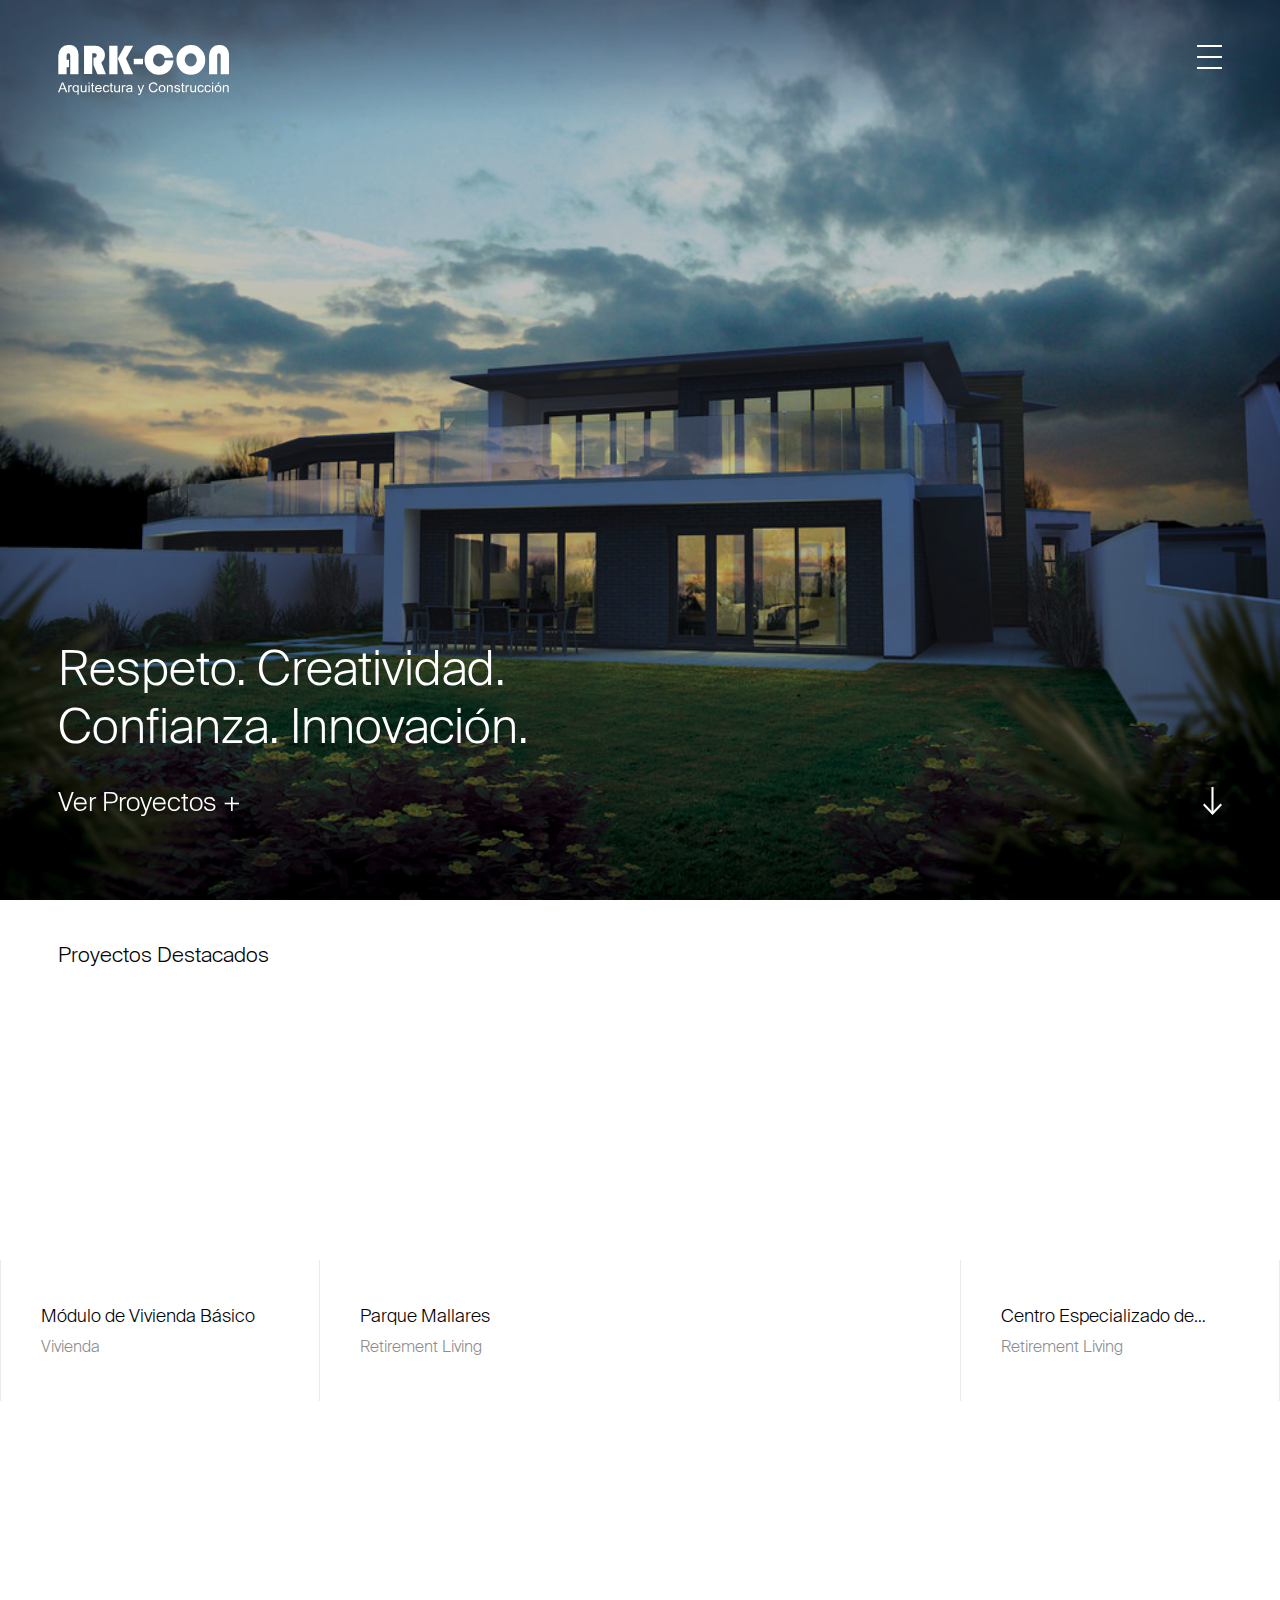
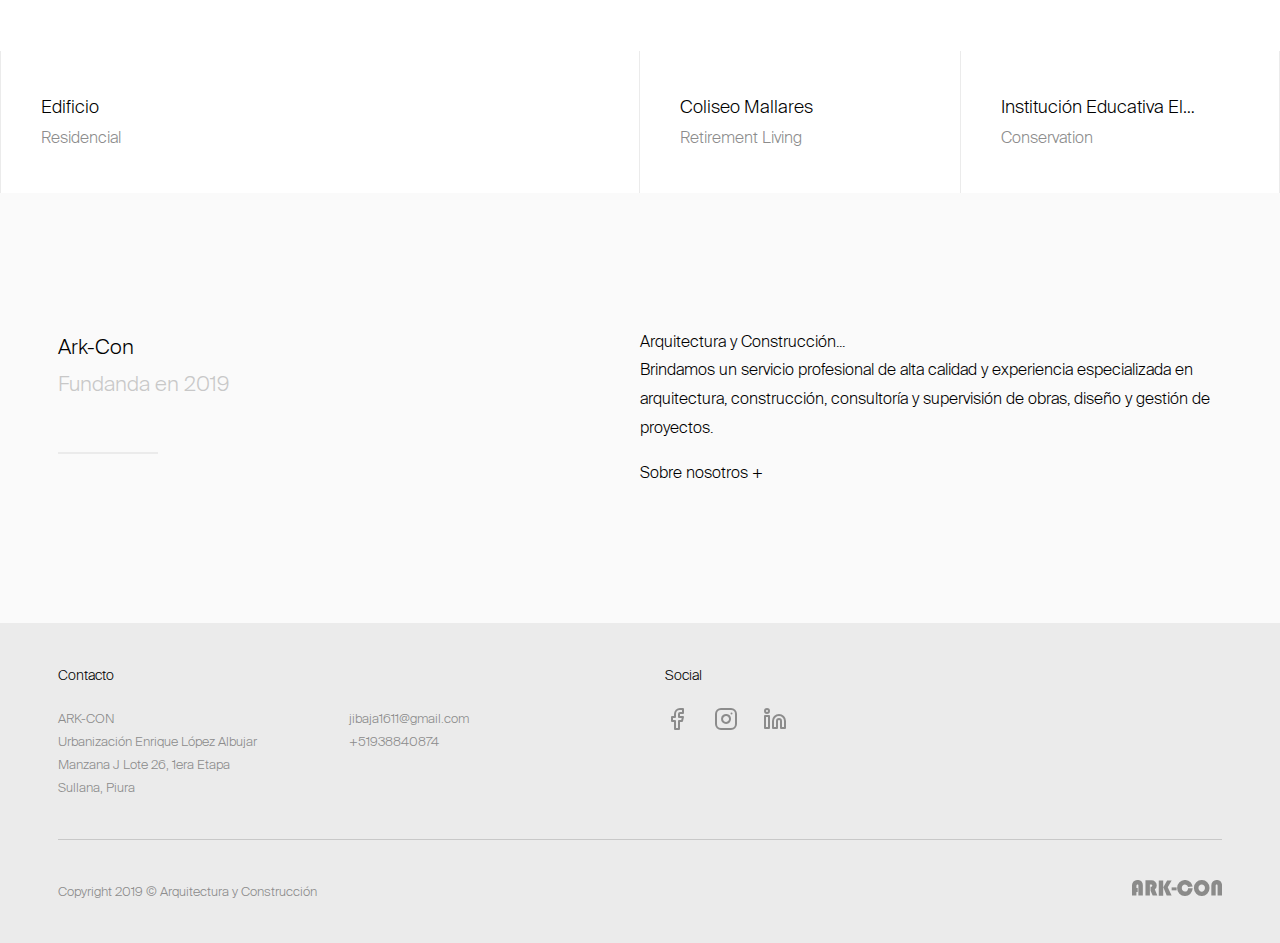
==== index.html @ a39bbc9e "Update projects data" ====
<!DOCTYPE html>
<html lang="en-GB">
	<head>
		<meta http-equiv="Content-Type" content="text/html; charset=UTF-8">
		<meta http-equiv="X-UA-Compatible" content="IE=edge">

		<title>Home | Ark-Con</title>

		<meta name="viewport" content="width=device-width, initial-scale=1">

		<link rel="apple-touch-icon" sizes="57x57" href="./assets/images/favicons/apple-icon-57x57.png">
		<link rel="apple-touch-icon" sizes="60x60" href="./assets/images/favicons/apple-icon-60x60.png">
		<link rel="apple-touch-icon" sizes="72x72" href="./assets/images/favicons/apple-icon-72x72.png">
		<link rel="apple-touch-icon" sizes="76x76" href="./assets/images/favicons/apple-icon-76x76.png">
		<link rel="apple-touch-icon" sizes="114x114" href="./assets/images/favicons/apple-icon-114x114.png">
		<link rel="apple-touch-icon" sizes="120x120" href="./assets/images/favicons/apple-icon-120x120.png">
		<link rel="apple-touch-icon" sizes="144x144" href="./assets/images/favicons/apple-icon-144x144.png">
		<link rel="apple-touch-icon" sizes="152x152" href="./assets/images/favicons/apple-icon-152x152.png">
		<link rel="apple-touch-icon" sizes="180x180" href="./assets/images/favicons/apple-icon-180x180.png">
		<link rel="icon" type="image/png" sizes="192x192" href="./assets/images/favicons/android-icon-192x192.png">
		<link rel="icon" type="image/png" sizes="32x32" href="./assets/images/favicons/favicon-32x32.png">
		<link rel="icon" type="image/png" sizes="96x96" href="./assets/images/favicons/favicon-96x96.png">
		<link rel="icon" type="image/png" sizes="16x16" href="./assets/images/favicons/favicon-16x16.png">
		<link rel="manifest" href="./assets/images/favicons/manifest.json">

		<meta name="msapplication-TileColor" content="#ffffff">
		<meta name="msapplication-TileImage" content="./assets/images/favicons/ms-icon-144x144.png">
		<meta name="theme-color" content="#ffffff">

		<link rel="stylesheet" href="./assets/css/style.css">
		<link rel="stylesheet" href="./assets/css/font-awesome.min.css">

		<script type="text/javascript" src="./assets/js/jquery.js"></script>
		<script type="text/javascript" src="./assets/js/jquery-migrate.min.js"></script>
		<script type="text/javascript" src="./assets/js/jquery.json.min.js"></script>
		<script type="text/javascript" src="./assets/js/placeholders.jquery.min.js"></script>
		<script type="text/javascript" src="./assets/js/modernizr.custom.min.js"></script>
		<!-- <script type="text/javascript" src="./assets/js/common.js"></script> -->
		<!-- <script type="text/javascript" src="./assets/js/util.js"></script> -->
	</head>
	<body>

		<div id="main" class="cf">
			<div id="container">

				<section id="loading">
					<div class="image_container">
						<img src="./assets/images/arkcon-logo-sm-black.svg" alt="">
					</div>
				</section>

				<header class="full header home" role="banner">
					<div class="wrap cf">

						<div class="white"></div>

						<div class="logo_container home">
							<a href="./index.html" rel="nofollow">
								<img id="logo" class="desktop" src="./assets/images/arkcon-logo-lg-white.svg">
								<img id="logo" class="mobile_scrolled" src="./assets/images/arkcon-logo-sm-white.svg">
							</a>
						</div>

						<div class="logo_container">
							<a href="./index.html" rel="nofollow">
								<img id="logo" class="desktop" src="./assets/images/arkcon-logo-lg-black.svg">
								<img id="logo" class="mobile_scrolled" src="./assets/images/arkcon-logo-sm-black.svg">
							</a>
						</div>

						<div class="menu_items">
							<div class="container">
								<div class="menu_list">
									<span></span>
									<span></span>
									<span></span>
									<span></span>
								</div>
							</div>
						</div>

					</div>
				</header>

				<div id="overlay_menu_background" class="black no_smoothState"></div>

				<div id="overlay_menu" class="no_smoothState">
					<div class="wrap cf">
						<div id="overlay_menu_background" class="white no_smoothState">

							<div class="inner_white"></div>

							<nav role="navigation" class="cf os-animation animated fadeIn" data-os-animation="fadeIn"
								data-os-animation-delay="0.25s" style="animation-delay: 0.25s; display: none;">
								<ul id="menu-main-menu" class="nav top-nav cf">
									<li class="menu-item current-menu-item">
										<a href="./index.html" aria-current="page">Inicio</a>
									</li>
									<li class="menu-item menu-item-has-children">
										<a href="./nosotros.html">Nosotros</a>
										<ul class="sub-menu">
											<li class="menu-item">
												<a href="./nosotros.html#culture">Cultura</a>
											</li>
											<li class="menu-item">
												<a href="./nosotros.html#design">Diseño</a>
											</li>
											<li class="menu-item">
												<a href="./nosotros.html#awards">Reconocimientos</a>
											</li>
										</ul>
									</li>
									<li class="menu-item">
										<a href="./proyectos.html">Proyectos</a>
									</li>
									<li class="menu-item menu-item-has-children">
										<a href="./servicios.html">Servicios</a>
										<ul class="sub-menu">
											<li class="menu-item">
												<a href="./servicios.html#arquitectura">Arquitectura</a>
											</li>
											<li class="menu-item">
												<a href="./servicios.html#construccion">Construcción</a>
											</li>
											<li class="menu-item">
												<a href="./servicios.html#consultoria">Consultoría y Supervisión de Obras</a>
											</li>
											<li class="menu-item">
												<a href="./servicios.html#diseno">Diseño</a>
											</li>
											<li class="menu-item">
												<a href="./servicios.html#gestion">Gestión de Proyectos</a>
											</li>
										</ul>
									</li>
									<li class="menu-item">
										<a href="./contacto.html">Contacto</a>
									</li>
								</ul>

								<ul id="contact">
									<li class="address">Ark-Con<br>
										Urbanización Enrique López Albujar <br> 
										Manzana J Lote 26, 1era Etapa<br>
										Sullana, Piura</li>
									<li><a href="mailto:jibaja1611@gmail.com">jibaja1611@gmail.com</a></li>
									<li><a href="tel:+51938840874">+51938840874</a></li>
								</ul>
							</nav>

						</div>
					</div>
				</div>

				<div id="content">
					<div class="content_inner">
						<div id="body_id" class="home page-template page-template-home page cf">

							<section class="full section no_padding section_1 background_image dark"
								style="background-image: url('./assets/images/backgrounds/bg-nautica.png')">
								<div class="background_image_overlay"></div>

								<div class="wrap cf os-animation animated fadeIn" data-os-animation="fadeIn"
									data-os-animation-delay="0.25s" style="animation-delay: 0.25s;">
									<div class="align_bottom">
										<h1>Respeto. Creatividad. Confianza. Innovación.</h1>
										<h2 class="view_projects">
											<a href="./proyectos.html">Ver Proyectos +</a>
											<a href="#featured-projects" class="down_arrow">
												<img class="arrow_down" src="./assets/images/arrow-down.svg" alt="Arrow Down">
											</a>
										</h2>
									</div>
								</div>
							</section>

							<div class="inner_container cf" style="margin-top: 863px;">
								<section id="featured-projects" class="full section section_2 no_padding staggered-animation-container os-animation animated fadeIn"
									data-os-animation="fadeIn" data-os-animation-delay="0.5s" style="animation-delay: 0.5s;">
									<div class="wrap cf">
										<h3 class="title">Proyectos Destacados</h3>
									</div>

									<div class="wrap wrap_big cf">
										<div class="projects_grid" style="height: calc(100% - 115px);">
											<div class="row cf">
												<article class="project column column_4 staggered-animation staggered-animation animated fadeIn"
													data-os-animation="fadeIn" data-os-animation-delay="0.25s" style="animation-delay: 0.25s;">
													<a title="The Gables, Churt" href="https://www.williamslester.com/projects/the-gables-churt/">
														<div class="image background_image"
															style="background-image: url(&#39;https://www.williamslester.com/wp-content/uploads/2018/09/The-Gables-Charleston-750x422.jpg&#39;)">
														</div>
														<div class="caption">
															<h4 class="no_margin">Módulo de Vivienda Básico</h4>
															Vivienda
														</div>
													</a>
												</article>

												<article class="project column column_2 staggered-animation staggered-animation animated fadeIn"
													data-os-animation="fadeIn" data-os-animation-delay="0.5s" style="animation-delay: 0.5s;">
													<a title="Folland Court, Hamble"
														href="https://www.williamslester.com/projects/folland-court-hamble/">
														<div class="image background_image"
															style="background-image: url(&#39;https://www.williamslester.com/wp-content/uploads/2017/03/BIM-Render-750x492.jpg&#39;)">
														</div>
														<div class="caption">
															<h4 class="no_margin">Parque Mallares</h4>
															Retirement Living
														</div>
													</a>
												</article>

												<article class="project column column_4 staggered-animation staggered-animation animated fadeIn"
													data-os-animation="fadeIn" data-os-animation-delay="0.75s" style="animation-delay: 0.75s;">
													<a title="Cavendish Collection, Rustington"
														href="https://www.williamslester.com/projects/cavendish-collection-rustington/">
														<div class="image background_image"
															style="background-image: url(&#39;https://www.williamslester.com/wp-content/uploads/2019/11/WLA-Rustington-Completed-N-750x750.jpg&#39;)">
														</div>
														<div class="caption">
															<h4 class="no_margin">Centro Especializado de Salud y Centro Hoga</h4>
															Retirement Living
														</div>
													</a>
												</article>
											</div>

											<div class="row cf">
												<article class="project column column_2 staggered-animation staggered-animation animated fadeIn"
													data-os-animation="fadeIn" data-os-animation-delay="1s" style="animation-delay: 1s;">
													<a title="Greyfriars" href="https://www.williamslester.com/projects/greyfriars/">
														<div class="image background_image"
															style="background-image: url(&#39;https://www.williamslester.com/wp-content/uploads/2017/02/Greyfriars-Image-8-750x323.jpg&#39;)">
														</div>
														<div class="caption">
															<h4 class="no_margin">Edificio</h4>
															Residencial
														</div>
													</a>
												</article>

												<article class="project column column_4 staggered-animation staggered-animation animated fadeIn"
													data-os-animation="fadeIn" data-os-animation-delay="1.25s" style="animation-delay: 1.25s;">
													<a title="Firepool Lock, Taunton"
														href="https://www.williamslester.com/projects/firepool-lock-taunton/">
														<div class="image background_image"
															style="background-image: url(&#39;https://www.williamslester.com/wp-content/uploads/2017/03/SW-2210-TAUNTON-Canalside-view-750x422.jpg&#39;)">
														</div>
														<div class="caption">
															<h4 class="no_margin">Coliseo Mallares</h4>
															Retirement Living
														</div>
													</a>
												</article>

												<article class="project column column_4 staggered-animation staggered-animation animated fadeIn"
													data-os-animation="fadeIn" data-os-animation-delay="1.5s" style="animation-delay: 1.5s;">
													<a title="Blandford Forum Town Hall"
														href="https://www.williamslester.com/projects/blandford-forum-town-hall/">
														<div class="image background_image"
															style="background-image: url(&#39;https://www.williamslester.com/wp-content/uploads/2017/02/Blandford-Forum-Image-1-750x375.png&#39;)">
														</div>
														<div class="caption">
															<h4 class="no_margin">Institución Educativa El Cucho</h4>
															Conservation
														</div>
													</a>
												</article>
											</div>
										</div>
									</div>
								</section>

								<section class="section section_2b full mid" data-os-animation="fadeIn" data-os-animation-delay="0.5s">
									<div class="see_more dark">
										<div class="wrap">
											<h4><a href="./proyectos">Ver Más Proyectos +</a></h4>
										</div>
									</div>
								</section>

								<section class="full section section_3 light" data-os-animation-delay="0.5s">
									<div class="wrap cf os-animation animated fadeIn" data-os-animation="fadeIn">

										<div class="column column_2">
											<h3 class="title no_margin">Ark-Con</h3>
											<h3 class="no_margin">Fundanda en 2019</h3>
											<span class="line_break"></span>
										</div>

										<div class="column column_2">
											<div class="content">
												Arquitectura y Construcción... <br>
												Brindamos un servicio profesional de alta calidad y experiencia 
												especializada en arquitectura, construcción, consultoría y 
												supervisión de obras, diseño y gestión de proyectos.
												<div class="learn_more">
													<a href="./nosotros.html">Sobre nosotros +</a>
												</div>
											</div>
										</div>

									</div>
								</section>
							</div>

							<footer class="full footer" role="contentinfo">
								<div class="wrap cf">
									<div class="column column_2">
										<h4 class="display-desktop">Contacto</h4>

										<div class="column column_2 display-desktop">
											ARK-CON<br>
											Urbanización Enrique López Albujar <br>
											Manzana J Lote 26, 1era Etapa<br>
											Sullana, Piura
										</div>

										<div class="column column_2">
											<a href="mailto:jibaja1611@gmail.com">jibaja1611@gmail.com</a><br>
											<a href="tel:+51938840874">+51938840874</a>
										</div>
									</div>

									<div class="column column_3">
										<h4 class="display-desktop">Social</h4>

										<ul class="social_links cf">
											<li>
												<a target="_blank" href="https://www.facebook.com/">
													<svg xmlns="http://www.w3.org/2000/svg" width="24" height="24" viewBox="0 0 24 24" fill="none" stroke="currentColor" stroke-width="2" stroke-linecap="round" stroke-linejoin="round" class="feather feather-facebook"><path d="M18 2h-3a5 5 0 0 0-5 5v3H7v4h3v8h4v-8h3l1-4h-4V7a1 1 0 0 1 1-1h3z"></path></svg>
												</a>
											</li>											
											<li>
												<a target="_blank" href="https://www.instagram.com/">
													<svg xmlns="http://www.w3.org/2000/svg" width="24" height="24" viewBox="0 0 24 24" fill="none" stroke="currentColor" stroke-width="2" stroke-linecap="round" stroke-linejoin="round" class="feather feather-instagram"><rect x="2" y="2" width="20" height="20" rx="5" ry="5"></rect><path d="M16 11.37A4 4 0 1 1 12.63 8 4 4 0 0 1 16 11.37z"></path><line x1="17.5" y1="6.5" x2="17.51" y2="6.5"></line></svg>
												</a>
											</li>
											<li>
												<a target="_blank" href="https://www.linkedin.com/company/">
													<svg xmlns="http://www.w3.org/2000/svg" width="24" height="24" viewBox="0 0 24 24" fill="none" stroke="currentColor" stroke-width="2" stroke-linecap="round" stroke-linejoin="round" class="feather feather-linkedin"><path d="M16 8a6 6 0 0 1 6 6v7h-4v-7a2 2 0 0 0-2-2 2 2 0 0 0-2 2v7h-4v-7a6 6 0 0 1 6-6z"></path><rect x="2" y="9" width="4" height="12"></rect><circle cx="4" cy="4" r="2"></circle></svg>
												</a>
											</li>											
										</ul>
									</div>
								</div>

								<div class="wrap cf">
									<div class="line_break"></div>
									<p class="source-org copyright">
										Copyright 2019 © Arquitectura y Construcción
									</p>
									<div class="wla_footer_logo">
										<img src="./assets/images/arkcon-logo-footer.svg" alt="Arquitectura y Construcción">
									</div>
								</div>
							</footer>

						</div>
					</div>
				</div>

			</div>
		</div><!-- #main -->

		<script type="text/javascript" src="./assets/js/TweenMax-min.js"></script>
		<script type="text/javascript" src="./assets/js/ScrollMagic-min.js"></script>
		<script type="text/javascript" src="./assets/js/animation.gsap-min.js"></script>
		<script type="text/javascript" src="./assets/js/slick-min.js"></script>
		<script type="text/javascript" src="./assets/js/jquery.smoothState-min.js"></script>
		<script type="text/javascript" src="./assets/js/scripts-min.js"></script>
		<script type="text/javascript" src="./assets/js/jquery.validate-min.js"></script>
		<script type="text/javascript" src="./assets/js/jquery.waypoints-min.js"></script>
		<script type="text/javascript" src="./assets/js/maps.js"></script>
		<script type="text/javascript" src="./assets/js/wp-embed.min.js"></script>
	</body>
</html>
---- assets/css/style.css ----
article,aside,details,figcaption,figure,footer,header,hgroup,main,nav,section,summary{display:block}audio,canvas,video{display:inline-block}audio:not([controls]){display:none;height:0}[hidden],template{display:none}html{font-family:sans-serif;-ms-text-size-adjust:100%;-webkit-text-size-adjust:100%}body{margin:0}a{background:transparent}a:focus{outline:0}a:active,a:hover{outline:0}h1{font-size:2em;margin:0.67em 0}abbr[title]{border-bottom:1px dotted}b,strong,.strong{font-weight:bold}dfn,em,.em{font-style:italic}hr{-moz-box-sizing:content-box;box-sizing:content-box;height:0}p{-webkit-hyphens:none;-epub-hyphens:none;-moz-hyphens:none;hyphens:none}pre{margin:0}code,kbd,pre,samp{font-family:monospace, serif;font-size:1em}pre{white-space:pre-wrap}q{quotes:"\201C" "\201D" "\2018" "\2019"}q:before,q:after{content:'';content:none}small,.small{font-size:75%}sub,sup{font-size:75%;line-height:0;position:relative;vertical-align:baseline}sup{top:-0.5em}sub{bottom:-0.25em}dl,menu,ol,ul{margin:1em 0}dd{margin:0}menu{padding:0 0 0 40px}ol,ul{padding:0;list-style-type:none}nav ul,nav ol{list-style:none;list-style-image:none}img{border:0}svg:not(:root){overflow:hidden}figure{margin:0}fieldset{border:1px solid #c0c0c0;margin:0 2px;padding:0.35em 0.625em 0.75em}legend{border:0;padding:0}button,input,select,textarea{font-family:inherit;font-size:100%;margin:0}button,input{line-height:normal}button,select{text-transform:none}button,html input[type="button"],input[type="reset"],input[type="submit"]{-webkit-appearance:button;cursor:pointer}button[disabled],html input[disabled]{cursor:default}input[type="checkbox"],input[type="radio"]{box-sizing:border-box;padding:0}input[type="search"]{-webkit-appearance:textfield;-moz-box-sizing:content-box;-webkit-box-sizing:content-box;box-sizing:content-box}input[type="search"]::-webkit-search-cancel-button,input[type="search"]::-webkit-search-decoration{-webkit-appearance:none}button::-moz-focus-inner,input::-moz-focus-inner{border:0;padding:0}textarea{overflow:auto;vertical-align:top}table{border-collapse:collapse;border-spacing:0}*{-webkit-box-sizing:border-box;-moz-box-sizing:border-box;box-sizing:border-box}.image-replacement,.ir{text-indent:100%;white-space:nowrap;overflow:hidden}.clearfix,.cf{zoom:1}.clearfix:before,.clearfix:after,.cf:before,.cf:after{content:"";display:table}.clearfix:after,.cf:after{clear:both}span.amp{font-family:Baskerville,'Goudy Old Style',Palatino,'Book Antiqua',serif !important;font-style:italic}@font-face{font-family:'SuisseIntl-Bold-Web';src:url("../fonts/SuisseIntl-Bold-Web/SuisseIntl-Bold-WebS.eot");src:url("../fonts/SuisseIntl-Bold-Web/SuisseIntl-Bold-WebS.eot?#iefix") format("embedded-opentype"),url("../fonts/SuisseIntl-Bold-Web/SuisseIntl-Bold-WebS.woff2") format("woff2"),url("../fonts/SuisseIntl-Bold-Web/SuisseIntl-Bold-WebS.woff") format("woff"),url("../fonts/SuisseIntl-Bold-Web/SuisseIntl-Bold-WebS.svg#Font") format("svg");font-weight:normal;font-style:normal}@font-face{font-family:'SuisseIntl-Light-Web';src:url("../fonts/SuisseIntl-Light-Web/SuisseIntl-Light-WebS.eot");src:url("../fonts/SuisseIntl-Light-Web/SuisseIntl-Light-WebS.eot?#iefix") format("embedded-opentype"),url("../fonts/SuisseIntl-Light-Web/SuisseIntl-Light-WebS.woff2") format("woff2"),url("../fonts/SuisseIntl-Light-Web/SuisseIntl-Light-WebS.woff") format("woff"),url("../fonts/SuisseIntl-Light-Web/SuisseIntl-Light-WebS.svg#Font") format("svg");font-weight:normal;font-style:normal}.black-btn,a.black-btn:visited{display:inline-block;position:relative;font-family:Helvetica,Arial,sans-serif;text-decoration:none;color:#000;font-size:0.9em;line-height:34px;font-weight:normal;padding:0 24px;-webkit-border-radius:4px;-moz-border-radius:4px;-ms-border-radius:4px;-o-border-radius:4px;border-radius:4px;border:0;cursor:pointer;border:1px solid #000;-webkit-transition:all 0.2s ease-in-out;-moz-transition:all 0.2s ease-in-out}.black-btn:hover,a.black-btn:hover:visited,.black-btn:focus,a.black-btn:focus:visited{color:#000;text-decoration:none}.black-btn:visited,a.black-btn:visited{color:#000}.black-btn:active,a.black-btn:active:visited{top:1px}.black-btn,a.black-btn:visited{background-color:#000;color:#fff;border-color:#000}.black-btn:hover,.black-btn:focus,a.black-btn:visited:hover,a.black-btn:visited:focus{background-color:#fff;color:#000}.black-btn:active,a.black-btn:visited:active{color:#000}input[type="text"],input[type="password"],input[type="datetime"],input[type="datetime-local"],input[type="date"],input[type="month"],input[type="time"],input[type="week"],input[type="number"],input[type="email"],input[type="url"],input[type="search"],input[type="tel"],input[type="color"],select,textarea,.field{display:block;height:40px;line-height:40px;padding:0 12px;margin-bottom:14px;font-size:1em;color:#8c8c8c;border-radius:3px;vertical-align:middle;box-shadow:none;border:0;width:100%;max-width:400px;font-family:Helvetica,Arial,sans-serif;background-color:#B7B7B7;-webkit-transition:background-color 0.24s ease-in-out;-moz-transition:background-color 0.24s ease-in-out}input[type="text"]:focus,input[type="text"]:active,input[type="password"]:focus,input[type="password"]:active,input[type="datetime"]:focus,input[type="datetime"]:active,input[type="datetime-local"]:focus,input[type="datetime-local"]:active,input[type="date"]:focus,input[type="date"]:active,input[type="month"]:focus,input[type="month"]:active,input[type="time"]:focus,input[type="time"]:active,input[type="week"]:focus,input[type="week"]:active,input[type="number"]:focus,input[type="number"]:active,input[type="email"]:focus,input[type="email"]:active,input[type="url"]:focus,input[type="url"]:active,input[type="search"]:focus,input[type="search"]:active,input[type="tel"]:focus,input[type="tel"]:active,input[type="color"]:focus,input[type="color"]:active,select:focus,select:active,textarea:focus,textarea:active,.field:focus,.field:active{background-color:#c1c1c1}input[type="text"].error,input[type="text"].is-invalid,input[type="password"].error,input[type="password"].is-invalid,input[type="datetime"].error,input[type="datetime"].is-invalid,input[type="datetime-local"].error,input[type="datetime-local"].is-invalid,input[type="date"].error,input[type="date"].is-invalid,input[type="month"].error,input[type="month"].is-invalid,input[type="time"].error,input[type="time"].is-invalid,input[type="week"].error,input[type="week"].is-invalid,input[type="number"].error,input[type="number"].is-invalid,input[type="email"].error,input[type="email"].is-invalid,input[type="url"].error,input[type="url"].is-invalid,input[type="search"].error,input[type="search"].is-invalid,input[type="tel"].error,input[type="tel"].is-invalid,input[type="color"].error,input[type="color"].is-invalid,select.error,select.is-invalid,textarea.error,textarea.is-invalid,.field.error,.field.is-invalid{color:red;border-color:red;background-color:#fff;background-position:99% center;background-repeat:no-repeat;background-image:url([data-uri]);outline-color:red}input[type="text"].success,input[type="text"].is-valid,input[type="password"].success,input[type="password"].is-valid,input[type="datetime"].success,input[type="datetime"].is-valid,input[type="datetime-local"].success,input[type="datetime-local"].is-valid,input[type="date"].success,input[type="date"].is-valid,input[type="month"].success,input[type="month"].is-valid,input[type="time"].success,input[type="time"].is-valid,input[type="week"].success,input[type="week"].is-valid,input[type="number"].success,input[type="number"].is-valid,input[type="email"].success,input[type="email"].is-valid,input[type="url"].success,input[type="url"].is-valid,input[type="search"].success,input[type="search"].is-valid,input[type="tel"].success,input[type="tel"].is-valid,input[type="color"].success,input[type="color"].is-valid,select.success,select.is-valid,textarea.success,textarea.is-valid,.field.success,.field.is-valid{color:green;border-color:green;background-color:#fff;background-position:99% center;background-repeat:no-repeat;background-image:url([data-uri]);outline-color:green}input[type="text"][disabled],input[type="text"].is-disabled,input[type="password"][disabled],input[type="password"].is-disabled,input[type="datetime"][disabled],input[type="datetime"].is-disabled,input[type="datetime-local"][disabled],input[type="datetime-local"].is-disabled,input[type="date"][disabled],input[type="date"].is-disabled,input[type="month"][disabled],input[type="month"].is-disabled,input[type="time"][disabled],input[type="time"].is-disabled,input[type="week"][disabled],input[type="week"].is-disabled,input[type="number"][disabled],input[type="number"].is-disabled,input[type="email"][disabled],input[type="email"].is-disabled,input[type="url"][disabled],input[type="url"].is-disabled,input[type="search"][disabled],input[type="search"].is-disabled,input[type="tel"][disabled],input[type="tel"].is-disabled,input[type="color"][disabled],input[type="color"].is-disabled,select[disabled],select.is-disabled,textarea[disabled],textarea.is-disabled,.field[disabled],.field.is-disabled{cursor:not-allowed;border-color:#000;opacity:0.6}input[type="text"][disabled]:focus,input[type="text"][disabled]:active,input[type="text"].is-disabled:focus,input[type="text"].is-disabled:active,input[type="password"][disabled]:focus,input[type="password"][disabled]:active,input[type="password"].is-disabled:focus,input[type="password"].is-disabled:active,input[type="datetime"][disabled]:focus,input[type="datetime"][disabled]:active,input[type="datetime"].is-disabled:focus,input[type="datetime"].is-disabled:active,input[type="datetime-local"][disabled]:focus,input[type="datetime-local"][disabled]:active,input[type="datetime-local"].is-disabled:focus,input[type="datetime-local"].is-disabled:active,input[type="date"][disabled]:focus,input[type="date"][disabled]:active,input[type="date"].is-disabled:focus,input[type="date"].is-disabled:active,input[type="month"][disabled]:focus,input[type="month"][disabled]:active,input[type="month"].is-disabled:focus,input[type="month"].is-disabled:active,input[type="time"][disabled]:focus,input[type="time"][disabled]:active,input[type="time"].is-disabled:focus,input[type="time"].is-disabled:active,input[type="week"][disabled]:focus,input[type="week"][disabled]:active,input[type="week"].is-disabled:focus,input[type="week"].is-disabled:active,input[type="number"][disabled]:focus,input[type="number"][disabled]:active,input[type="number"].is-disabled:focus,input[type="number"].is-disabled:active,input[type="email"][disabled]:focus,input[type="email"][disabled]:active,input[type="email"].is-disabled:focus,input[type="email"].is-disabled:active,input[type="url"][disabled]:focus,input[type="url"][disabled]:active,input[type="url"].is-disabled:focus,input[type="url"].is-disabled:active,input[type="search"][disabled]:focus,input[type="search"][disabled]:active,input[type="search"].is-disabled:focus,input[type="search"].is-disabled:active,input[type="tel"][disabled]:focus,input[type="tel"][disabled]:active,input[type="tel"].is-disabled:focus,input[type="tel"].is-disabled:active,input[type="color"][disabled]:focus,input[type="color"][disabled]:active,input[type="color"].is-disabled:focus,input[type="color"].is-disabled:active,select[disabled]:focus,select[disabled]:active,select.is-disabled:focus,select.is-disabled:active,textarea[disabled]:focus,textarea[disabled]:active,textarea.is-disabled:focus,textarea.is-disabled:active,.field[disabled]:focus,.field[disabled]:active,.field.is-disabled:focus,.field.is-disabled:active{background-color:#075986}input[type="password"]{letter-spacing:0.3em}textarea{max-width:100%;min-height:120px;line-height:1.5em}select{-webkit-appearance:none;-moz-appearance:none;appearance:none;background-image:url([data-uri]);background-repeat:no-repeat;background-position:97.5% center}body{font-family:"SuisseIntl-Light-Web",Helvetica,Arial,sans-serif;font-size:11pt;line-height:1.8;color:#8c8c8c;-webkit-font-smoothing:antialiased;-moz-osx-font-smoothing:grayscal #ce}body.no_scroll{position:fixed;overflow-y:scroll;width:100%}*:focus{outline:0}.os-animation,.staggered-animation{opacity:0}.os-animation.animated,.staggered-animation.animated{opacity:1}img{border:0;max-width:100%}.full{float:left;width:100%}.overflow-hidden{overflow:hidden}.section{position:relative;padding:40px 0}.section.light{background-color:#fafafa}.section.medium,.section.mid{background-color:#1f1f1f}.section.medium h1,.section.medium h2,.section.medium h3,.section.medium h4,.section.medium a,.section.mid h1,.section.mid h2,.section.mid h3,.section.mid h4,.section.mid a{color:white}.section.mid{background-color:#c8c8c8}.section.dark{color:white}.section.dark h1,.section.dark h2,.section.dark h3{color:white}.section.no_padding{padding:0 !important}.section.no_padding_bottom{padding-bottom:0 !important}.section.no_padding_top{padding-top:0 !important}.ta_center{text-align:center}.display-mobile{display:block}.display-tablet,.display-tablet-up,.display-tablet-landscape,.display-desktop{display:none}.background_image,.background_image_overlay{background-size:cover;background-repeat:no-repeat;background-position:center center;height:100%;width:100%;max-height:500px;height:40vh;z-index:-1}.background_image_overlay{position:absolute;top:0;left:0;width:100%}#loading{position:fixed;top:0;left:0;height:100%;width:100%;text-align:center;background:white;z-index:502}#loading .image_container{position:absolute;display:inline-block;top:50%;left:0;width:100%;-moz-transform:translateY(-50%);-o-transform:translateY(-50%);-ms-transform:translateY(-50%);-webkit-transform:translateY(-50%);transform:translateY(-50%)}#loading .image_container img{width:105px;height:auto;-webkit-animation:pulsate 1s ease-out;-webkit-animation-iteration-count:infinite;-webkit-font-smoothing:subpixel-antialiased;-webkit-transform:translateZ(0) scale(1, 1)}.confused_face{height:100px;width:auto}#overlay_menu{top:0;left:0;height:100%;width:100%;z-index:502;text-align:right;position:fixed;visibility:hidden;opacity:0;filter:alpha(opacity=0);-webkit-transition:all 0.4s;-moz-transition:all 0.4s}#overlay_menu.active{opacity:1;filter:alpha(opacity=100);visibility:visible}#overlay_menu .wrap{position:relative;height:100%}#overlay_menu nav{overflow-y:auto}#overlay_menu nav ul li ul li{margin:0.2em 0}#overlay_menu .projects{position:absolute;width:115%;height:100%;top:0;right:-15%;display:none;opacity:0;filter:alpha(opacity=0);-webkit-transition:all 0.4s;-moz-transition:all 0.4s;text-align:left}#overlay_menu .projects.active{opacity:1;filter:alpha(opacity=100);visibility:visible}#overlay_menu .projects .projects_grid{height:100%;overflow-y:auto}#overlay_menu .projects .projects_grid .project{min-height:300px;padding:0}#overlay_menu .projects .projects_grid .project .image{height:200px}#overlay_menu .projects .projects_grid .project .caption{height:calc(100% - 200px);padding:40px;border-right:1px solid #ebebeb;-webkit-transition:all 0.4s;-moz-transition:all 0.4s}#overlay_menu .projects .projects_grid .project:hover .caption{background-color:#fafafa}#overlay_menu_background{position:absolute;top:0;left:0;width:100%;height:100%;z-index:100;visibility:hidden;opacity:0;filter:alpha(opacity=0);-webkit-transition:all 0.4s;-moz-transition:all 0.4s}#overlay_menu_background.active{opacity:1;filter:alpha(opacity=100);visibility:visible;-webkit-transition:all 0.8s;-moz-transition:all 0.8s}#overlay_menu_background.black,#overlay_menu_background.white{height:100%;top:0;position:fixed;z-index:1000}#overlay_menu_background.black{background-color:rgba(0,0,0,0.2);left:auto;z-index:502;width:100%}#overlay_menu_background.white{background-color:white;z-index:1000;position:absolute;top:0;right:0;left:auto;width:300px}#overlay_menu_background.white .inner_white{position:absolute;top:0;left:0;background-color:white;z-index:-1;width:100vw;height:100%}.page-template-blog .section_1 .wrap{padding:3em 0;border-top:1px solid #ebebeb;border-bottom:1px solid #ebebeb}.page-template-blog .section_2 .row article .image{height:350px}.page-template-blog .section_2 .row article .caption{padding:40px}.page-template-blog .blog_nav{border-top:1px solid #ebebeb;padding-top:2em}.page-template-blog .blog_nav ul{margin:0}.page-template-blog .blog_nav .prev_posts img,.page-template-blog .blog_nav .next_posts img{width:1em;height:auto}.page-template-blog .blog_nav .prev_posts.inactive,.page-template-blog .blog_nav .next_posts.inactive{opacity:.25;filter:alpha(opacity=25)}.page-template-blog .blog_nav .prev_posts{float:left}.page-template-blog .blog_nav .prev_posts img{margin-right:10px}.page-template-blog .blog_nav .next_posts{float:right}.page-template-blog .blog_nav .next_posts img{margin-left:10px}.page-template-contact .section_1{height:40vh;max-height:500px;position:relative}.page-template-contact .section_1 .acf-map{display:block;height:100%;width:100%;position:absolute !important;z-index:99}.page-template-contact .section_1 .acf-map img{max-width:inherit !important}.page-template-contact .section_1 a[href^="http://maps.google.com/maps"]{display:none !important}.page-template-contact .section_1 a[href^="https://maps.google.com/maps"]{display:none !important}.page-template-contact .section_1 .gmnoprint a,.page-template-contact .section_1 .gmnoprint span,.page-template-contact .section_1 .gm-style-cc{display:none}.page-template-contact .section_1.section-map{height:550px !important;position:relative}.page-template-contact .section_1 .map-overlay{display:block;height:100%;width:100%;position:absolute !important}.page-template-contact .section_1 .acf-map{display:block;height:100%;width:100%;position:absolute !important}.page-template-contact .section_1 .acf-map{z-index:99}.page-template-contact .section_1 .map-overlay{z-index:100}.page-template-contact .section_2 .column_2:last-of-type{position:relative}.page-template-contact .section_2 .gform_validation_container{display:none !important}.page-template-contact .section_2 .gform_confirmation_message{position:relative;top:50%;-webkit-transform:translateY(-50%);-ms-transform:translateY(-50%);transform:translateY(-50%);position:absolute;width:100%}.page-template-contact .section_2 ul.contact li{margin:2em 0;position:relative}.page-template-contact .section_2 ul.contact li img,.page-template-contact .section_2 ul.contact li span{display:inline-block}.page-template-contact .section_2 ul.contact li img{width:1.25em;height:auto;position:absolute;top:0.25em}.page-template-contact .section_2 ul.contact li span{margin-left:3.5em}.page-template-contact .section_2 .gform_confirmation_message img{height:40px;width:auto;margin-bottom:20px}.page-template-contact .section_2 #gform_wrapper_1 img.gform_ajax_spinner{display:none !important}.page-template-contact .section_2 #gform_wrapper_1 .gform_body ul{margin:0}.page-template-contact .section_2 #gform_wrapper_1 .gform_body label{display:none}.page-template-contact .section_2 #gform_wrapper_1 .gform_body input{margin-bottom:25px;height:52px}.page-template-contact .section_2 #gform_wrapper_1 .gform_body input,.page-template-contact .section_2 #gform_wrapper_1 .gform_body textarea{max-width:none;background:none;border:1px solid #c8c8c8;border-radius:0;padding:0 20px;color:black}.page-template-contact .section_2 #gform_wrapper_1 .gform_body textarea{min-height:150px;resize:vertical;padding-top:15px}.page-template-contact .section_2 #gform_wrapper_1 #field_1_1 span.error,.page-template-contact .section_2 #gform_wrapper_1 #field_1_2 span.error,.page-template-contact .section_2 #gform_wrapper_1 #field_1_3 span.error,.page-template-contact .section_2 #gform_wrapper_1 #field_1_4 span.error{position:absolute;margin-top:-17px}.page-template-contact .section_2 #gform_wrapper_1 #field_1_1 .ginput_container,.page-template-contact .section_2 #gform_wrapper_1 #field_1_2 .ginput_container,.page-template-contact .section_2 #gform_wrapper_1 #field_1_3 .ginput_container,.page-template-contact .section_2 #gform_wrapper_1 #field_1_4 .ginput_container{position:relative}.page-template-contact .section_2 #gform_wrapper_1 #field_1_1 .ginput_container:after,.page-template-contact .section_2 #gform_wrapper_1 #field_1_2 .ginput_container:after,.page-template-contact .section_2 #gform_wrapper_1 #field_1_3 .ginput_container:after,.page-template-contact .section_2 #gform_wrapper_1 #field_1_4 .ginput_container:after{position:relative;top:50%;-webkit-transform:translateY(-50%);-ms-transform:translateY(-50%);transform:translateY(-50%);position:absolute;right:20px;height:7px;width:7px;border:1px solid #c8c8c8;border-radius:100%;display:block;content:'';-webkit-transition:all 0.4s;-moz-transition:all 0.4s}.page-template-contact .section_2 #gform_wrapper_1 #field_1_1 .ginput_container.valid:after,.page-template-contact .section_2 #gform_wrapper_1 #field_1_2 .ginput_container.valid:after,.page-template-contact .section_2 #gform_wrapper_1 #field_1_3 .ginput_container.valid:after,.page-template-contact .section_2 #gform_wrapper_1 #field_1_4 .ginput_container.valid:after{background-color:black;border-color:black}.page-template-contact .section_2 #gform_wrapper_1 #field_1_1 .ginput_container.error,.page-template-contact .section_2 #gform_wrapper_1 #field_1_2 .ginput_container.error,.page-template-contact .section_2 #gform_wrapper_1 #field_1_3 .ginput_container.error,.page-template-contact .section_2 #gform_wrapper_1 #field_1_4 .ginput_container.error{margin-bottom:50px;color:#cc0000}.page-template-contact .section_2 #gform_wrapper_1 #field_1_1 .ginput_container.error:after,.page-template-contact .section_2 #gform_wrapper_1 #field_1_2 .ginput_container.error:after,.page-template-contact .section_2 #gform_wrapper_1 #field_1_3 .ginput_container.error:after,.page-template-contact .section_2 #gform_wrapper_1 #field_1_4 .ginput_container.error:after{background-color:#cc0000;border-color:#cc0000}.page-template-contact .section_2 #gform_wrapper_1 #field_1_1 .ginput_container.error .error,.page-template-contact .section_2 #gform_wrapper_1 #field_1_2 .ginput_container.error .error,.page-template-contact .section_2 #gform_wrapper_1 #field_1_3 .ginput_container.error .error,.page-template-contact .section_2 #gform_wrapper_1 #field_1_4 .ginput_container.error .error{font-size:0.9em}.page-template-contact .section_2 #gform_wrapper_1 #field_1_4 span.error{position:absolute;margin-top:-7px}.page-template-contact .section_2 #gform_wrapper_1 #field_1_4 .ginput_container:after{top:26px}.page-template-contact .section_2 #gform_wrapper_1 .gform_footer .button{background-color:black;border:2px solid black;border-radius:0;color:white;padding:12px 35px;float:right;-webkit-transition:all 0.2s;-moz-transition:all 0.2s}.page-template-contact .section_2 #gform_wrapper_1 .gform_footer .button:hover{background:none;color:black}.page-template-contact .section_3 .vacancies li{padding:20px 0;height:auto;overflow:hidden;-webkit-transition:all 0.4s;-moz-transition:all 0.4s;border-top:1px solid #c8c8c8}.page-template-contact .section_3 .vacancies li:last-of-type{border-bottom:1px solid #c8c8c8}.page-template-contact .section_3 .vacancies li .heading{cursor:pointer}.page-template-contact .section_3 .vacancies li .heading .title,.page-template-contact .section_3 .vacancies li .heading .apply{display:inline-block}.page-template-contact .section_3 .vacancies li .heading .title{float:left;cursor:pointer;position:relative}.page-template-contact .section_3 .vacancies li .heading .title:before,.page-template-contact .section_3 .vacancies li .heading .title:after{content:'';display:block;position:absolute;top:50%;right:-32px;width:14px;height:2px;margin-top:-1px;background-color:#c8c8c8;-webkit-transform-origin:50% 50%;-ms-transform-origin:50% 50%;transform-origin:50% 50%;-webkit-transition:all 0.25s;-moz-transition:all 0.25s}.page-template-contact .section_3 .vacancies li .heading .title:before{-moz-transform:rotate(-90deg);-o-transform:rotate(-90deg);-ms-transform:rotate(-90deg);-webkit-transform:rotate(-90deg);transform:rotate(-90deg)}.page-template-contact .section_3 .vacancies li .heading .apply{float:right}.page-template-contact .section_3 .vacancies li .heading .apply a:hover{color:#1f1f1f}.page-template-contact .section_3 .vacancies li .description{display:none}.page-template-contact .section_3 .vacancies li .description p{margin:2em 0 1em 0}.page-template-contact .section_3 .vacancies li.active{border-bottom:1px solid #c8c8c8}.page-template-contact .section_3 .vacancies li.active .title:before{-moz-transform:rotate(0deg);-o-transform:rotate(0deg);-ms-transform:rotate(0deg);-webkit-transform:rotate(0deg);transform:rotate(0deg)}.page-template-contact .section_3 .vacancies li.active .title:after{-moz-transform:rotate(-90deg);-o-transform:rotate(-90deg);-ms-transform:rotate(-90deg);-webkit-transform:rotate(-90deg);transform:rotate(-90deg);opacity:0;filter:alpha(opacity=0)}.page-template-contact .section_3 .vacancies li.inactive{height:0;padding:0;opacity:0;filter:alpha(opacity=0)}.page-template-contact .section_3 .vacancies li:hover .title{color:#1f1f1f}.page-template-contact .section_3 .vacancies li:hover .title:before,.page-template-contact .section_3 .vacancies li:hover .title:after{background-color:#1f1f1f}.page-template-contact .section_4{height:60vh;max-height:550px}.page-template-contact .section_5 .wrap{max-width:none}.social_buttons{text-align:center;font-size:3em;margin:0}.social_buttons li{border:solid #ebebeb;border-width:0 1px 1px 0;height:0;padding-bottom:33.33%;position:relative}.social_buttons li:nth-of-type(3){border-width:0 0 1px 0}.social_buttons li a{position:absolute;top:0;left:0;width:100%;height:100%}.social_buttons li a .social_container{position:absolute;top:50%;left:50%;-webkit-transform:translate(-50%, -50%);-ms-transform:translate(-50%, -50%);transform:translate(-50%, -50%)}.social_buttons li a .social_container .fa{color:#8c8c8c;-webkit-transition:all 0.4s;-moz-transition:all 0.4s;font-size:0.8em}.social_buttons li a:hover .fa-twitter{color:#00aced}.social_buttons li a:hover .fa-linkedin{color:#0077B5}.social_buttons li a:hover .fa-pinterest{color:#bd081c}.social_buttons li a:hover .fa-facebook{color:#3b5998}.social_buttons li a:hover .fa-instagram{color:#fcaf45}.entry-title a,.entry-title a:visited{color:inherit}.entry-title a:hover,.entry-title a:visited:hover{color:inherit}.pagination-links .pagination ul.page-numbers li{display:inline-block;padding:5px}.single-post article .section_1{padding:0}.single .section_2{margin-top:-10px}.single .section_2 ul{margin:0}.single article ul li.date,.single article ul li.social{padding:25px 0;border-top:1px solid #ebebeb;border-bottom:1px solid #ebebeb}.single article .fa{font-size:1.2em;margin-left:0.5em}.single article .entry-header .testimonials{margin:0}.single article .entry-header .testimonials li{width:100%}.single article .entry-content blockquote{border:solid #ebebeb;border-width:1px 0;padding:20px 0;margin:30px 0}.single article .entry-content img{width:100%;height:auto}.single article .entry-content dl dt{font-weight:bold}.single article .entry-content dl dd{padding-left:15px}.single article .entry-content ul{list-style-type:disc;list-style-position:inside;padding-left:15px}.single article .entry-content ol{list-style-type:decimal;list-style-position:inside;padding-left:15px}.single article .entry-content table{width:100%;border:1px solid #B7B7B7;margin-bottom:20px}.single article .entry-content table caption{margin:0 0 7px;font-size:0.75em;color:#9fa6b4;text-transform:uppercase;letter-spacing:1px}.single article .entry-content tr{border-bottom:1px solid #B7B7B7}.single article .entry-content tr:nth-child(even){background-color:#f8f9fa}.single article .entry-content td{padding:7px;border-right:1px solid #B7B7B7}.single article .entry-content td:last-child{border-right:0}.single article .entry-content th{background-color:#f8f9fa;border-bottom:1px solid #B7B7B7;border-right:1px solid #B7B7B7}.single article .entry-content th:last-child{border-right:0}.single article .entry-content pre{font-family:Helvetica,Arial,sans-serif;background:#000;color:#f8f9fa;font-size:0.9em;padding:20px;margin:0 0 20px;-webkit-border-radius:3px;-moz-border-radius:3px;-ms-border-radius:3px;-o-border-radius:3px;border-radius:3px}.single article .entry-content a{color:#000}.single article .entry-content a:hover{color:#595959}.single-projects .project_details{margin:0;margin-bottom:15px}.single-projects .project_details .row li{margin-bottom:20px;width:50%;float:left}.single-projects .project_details .row:last-of-type li:last-of-type{margin-bottom:0}.single-projects .entry-header .column_2:last-of-type p:first-of-type{margin-top:0}.single-projects .single_project_images{max-height:500px}.single-projects .single_project_images .background_image{max-height:500px !important}.single-projects .single_project_images .slick-track.center{transform:none !important}.single-projects .single_project_images .slick-slide{height:60vw;max-height:500px !important;opacity:.5;filter:alpha(opacity=50);-webkit-transition:all 0.4s;-moz-transition:all 0.4s}.single-projects .single_project_images .slick-slide.slick-center{opacity:1;filter:alpha(opacity=100)}.single-projects .section_project_image_nav{position:absolute;width:100%;height:40px;bottom:0;left:0}.single-projects .section_project_image_nav ul{position:absolute;bottom:0;right:5%;margin:0;height:40px}.single-projects .section_project_image_nav ul li{background-color:black;height:40px;width:40px;position:relative;display:inline-block}.single-projects .section_project_image_nav ul li.prev,.single-projects .section_project_image_nav ul li.next{float:left;cursor:pointer}.single-projects .section_project_image_nav ul li.prev{margin-right:10px}.single-projects .section_project_image_nav ul li img{height:20px;width:20px;position:absolute;top:50%;left:50%;-webkit-transform:translate(-50%, -50%);-ms-transform:translate(-50%, -50%);transform:translate(-50%, -50%)}.single-projects .section_project_image_nav ul li img.desktop{display:none}.single-projects .section_2{padding:40px 0 !important}.single-projects .section_3 .line_break{height:2px;width:100%;background-color:#ebebeb;display:block;margin:4em 0}#internal_project_navigation{display:none}.single-service .section_1{max-height:500px;height:60vh}.single-service .line_break{height:2px;width:100%;background-color:#ebebeb;display:block}.single-service .section_2 ul li{list-style-type:disc;margin-left:1.2em;padding-left:0.8em}.single-service .section_2 .services_grid .row .service{margin:25px 0}.single-service .section_2 .services_grid .row .service .icon img{height:60px;width:auto}.single-service .section_3 .internal_service_navigation{margin:0}.single-service .section_3 .internal_service_navigation .previous img,.single-service .section_3 .internal_service_navigation .next img{height:0.8em;width:auto}.single-service .section_3 .internal_service_navigation .previous{float:left}.single-service .section_3 .internal_service_navigation .previous img{margin-right:20px}.single-service .section_3 .internal_service_navigation .next{float:right}.single-service .section_3 .internal_service_navigation .next img{margin-left:20px}.wp-caption{max-width:100%;position:relative}.wp-caption img{max-width:100%;margin-bottom:0;width:100%;vertical-align:bottom}.wp-caption p.wp-caption-text{font-size:0.9em;text-align:left;position:absolute;bottom:0;background:rgba(0,0,0,0.6);color:#fff;left:0;right:0;padding:10px 20px;margin:0}.wrap{width:88%;margin:0 auto}.wrap.wrap_big{width:100%}#container{position:absolute;top:0;left:0;width:100%;height:100%;padding-top:142px}a,a:visited{color:#8c8c8c;text-decoration:none;-webkit-transition:color 0.2s ease-in-out;-moz-transition:color 0.2s ease-in-out;-webkit-tap-highlight-color:rgba(0,0,0,0)}a:hover,a:focus,a:visited:hover,a:visited:focus{color:#595959}a:link,a:visited:link{-webkit-tap-highlight-color:rgba(0,0,0,0)}h1,.h1,h2,.h2,.nav li a,h3,.h3,h4,.h4,h5,.h5{text-rendering:optimizelegibility;font-weight:normal;color:#000}h1 a,.h1 a,h2 a,.h2 a,.nav li a a,h3 a,.h3 a,h4 a,.h4 a,h5 a,.h5 a{text-decoration:none}h1,.h1{font-size:2em;line-height:1.4}h2,.h2,.nav li a{font-size:1.6em}h3,.h3{font-size:1.3em}h4,.h4{font-size:1.1em}h5,.h5{font-size:0.8em}.black,.black a{color:black}.bold{font-family:"SuisseIntl-Bold-Web",Helvetica,Arial,sans-serif}.no_margin{margin:0}.no_margin_bottom{margin-bottom:0}.no_margin_top{margin-top:0}.fa{color:black;-webkit-transition:all 0.2s;-moz-transition:all 0.2s}.fa-facebook:hover{color:#3b5998}.fa-twitter:hover{color:#00aced}.fa-linkedin:hover{color:#0077B5}.header{position:absolute;top:0;left:0;width:100%;background-color:white;z-index:500;-webkit-transition:color 0.6s;-moz-transition:color 0.6s}.header.menu-open{z-index:503;background-color:transparent}.header .logo_container_home{display:none}.header.home{background:none;position:fixed}.header.home .logo_container{display:none}.header.home .logo_container.home{display:block}.header.home .wrap .menu_items .menu_grid span,.header.home .wrap .menu_items .menu_list span{background-color:white}.header .wrap{position:relative;margin:25px auto;-webkit-backface-visibility:hidden;-webkit-transition:all 0.4s;-moz-transition:all 0.4s}.header .wrap .logo_container{float:left;height:22px}.header .wrap #logo{float:left;height:50px;width:auto;-webkit-transition:all 0.4s;-moz-transition:all 0.4s;position:absolute}.header .wrap #logo.desktop{display:none}.header .wrap #logo.mobile_scrolled{height:22.86px;width:auto;display:block}.header .wrap .menu_items{float:right;width:65.09px;height:25px}.header .wrap .menu_items .container{text-align: right;}.header .wrap .menu_items .menu_grid,.header .wrap .menu_items .menu_list{position:relative;height:25px;width:25px;cursor:pointer;-webkit-transition:all 0.2s;-moz-transition:all 0.2s;display:inline-block}.header .wrap .menu_items .menu_grid span,.header .wrap .menu_items .menu_list span{display:block;position:absolute;background:black;left:0}.header .wrap .menu_items.active .menu_grid,.header .wrap .menu_items.active .menu_list{opacity:.25;filter:alpha(opacity=25)}.header .wrap .menu_items.active .menu_grid span,.header .wrap .menu_items.active .menu_list span{background-color:black !important}.header .wrap .menu_items.active .menu_grid.open,.header .wrap .menu_items.active .menu_list.open{opacity:1;filter:alpha(opacity=100)}.header .wrap .menu_items .menu_list{-moz-transform:rotate(0deg);-o-transform:rotate(0deg);-ms-transform:rotate(0deg);-webkit-transform:rotate(0deg);transform:rotate(0deg)}.header .wrap .menu_items .menu_list span{height:2px;width:100%;opacity:1;-moz-transform:rotate(0deg);-o-transform:rotate(0deg);-ms-transform:rotate(0deg);-webkit-transform:rotate(0deg);transform:rotate(0deg);-webkit-transition:all 0.4s;-moz-transition:all 0.4s}.header .wrap .menu_items .menu_list span:nth-child(1){top:0px}.header .wrap .menu_items .menu_list span:nth-child(2),.header .wrap .menu_items .menu_list span:nth-child(3){top:11px}.header .wrap .menu_items .menu_list span:nth-child(4){top:22px}.header .wrap .menu_items .menu_list.open span:nth-child(1){top:10px;width:0%;left:50%}.header .wrap .menu_items .menu_list.open span:nth-child(2){-moz-transform:rotate(45deg);-o-transform:rotate(45deg);-ms-transform:rotate(45deg);-webkit-transform:rotate(45deg);transform:rotate(45deg)}.header .wrap .menu_items .menu_list.open span:nth-child(3){-moz-transform:rotate(-45deg);-o-transform:rotate(-45deg);-ms-transform:rotate(-45deg);-webkit-transform:rotate(-45deg);transform:rotate(-45deg)}.header .wrap .menu_items .menu_list.open span:nth-child(4){top:10px;width:0%;left:50%}.header .wrap .menu_items .menu_grid{margin-left:10px}.header .wrap .menu_items .menu_grid span{height:2px;width:40%}.header .wrap .menu_items .menu_grid span:nth-child(2),.header .wrap .menu_items .menu_grid span:nth-child(4),.header .wrap .menu_items .menu_grid span:nth-child(6){right:0px;left:auto}.header .wrap .menu_items .menu_grid span:nth-child(3),.header .wrap .menu_items .menu_grid span:nth-child(4){top:11px}.header .wrap .menu_items .menu_grid span:nth-child(5),.header .wrap .menu_items .menu_grid span:nth-child(6){top:22px}.header.scrolled .wrap{margin:30px auto}#header_shadow{position:fixed;top:0;right:0;width:100%;height:142px;z-index:5}#header_shadow.scrolled{-webkit-box-shadow:0px 10px 30px 0px rgba(0,0,0,0.05);-moz-box-shadow:0px 10px 30px 0px rgba(0,0,0,0.05);box-shadow:0px 10px 30px 0px rgba(0,0,0,0.05)}.page-template-home #container{padding-top:0}.page-template-home .view_projects{position:relative}.page-template-home .view_projects a{color:white}.page-template-home .view_projects a:hover{color:#ebebeb}.page-template-home .down_arrow{display:none}.page-template-home .section_2 .wrap{max-width:none}.nav{margin-top:120px;font-size:1em}.nav li ul{margin:0;border:1px solid transparent;display:none}.nav li ul li a{font-size:1em;color:#8c8c8c}.nav li ul.active{max-height:100%}#contact{display:none}.footer-nav{border-bottom:0;margin:0}.footer-nav li a{display:block;padding:0.2em 0}.column{width:100%;float:left}.column_5{width:33.33%}.page-template-home .inner_container{background-color:white;z-index:501;position:relative}.page-template-home .section_1,.page-template-home .background_image_overlay{position:fixed;z-index:1;top:0;left:0;height:calc(100vh - 200px);min-height:400px}.page-template-home .section_1 .wrap,.page-template-home .background_image_overlay .wrap{display:table;height:100%;position:relative;z-index:1}.page-template-home .section_1 .wrap .align_bottom,.page-template-home .background_image_overlay .wrap .align_bottom{display:table-cell;vertical-align:bottom;padding-bottom:25px}.page-template-home .section_1 .wrap h1,.page-template-home .background_image_overlay .wrap h1{max-width:500px;line-height:1.2em;font-size:2em}.page-template-home .section_1 .wrap h2,.page-template-home .background_image_overlay .wrap h2{font-size:1.25em}.page-template-home .section_1 .wrap .arrow_down,.page-template-home .background_image_overlay .wrap .arrow_down{position:absolute;bottom:0;right:0;height:28px}.page-template-home .section_1 .background_image_overlay,.page-template-home .background_image_overlay .background_image_overlay{background-color:rgba(0,0,0,0.25)}.page-template-home .section_2 .title{margin:1.75em 0}.page-template-home .section_3 .wrap{padding:25px 0}.page-template-home .section_3 .line_break{height:2px;width:100px;background-color:#ebebeb;display:block;margin:25px 0}.page-template-home .section_3 h3{color:#c8c8c8}.page-template-home .section_3 h3.title{color:#000}.page-template-home .section_3 .content,.page-template-home .section_3 .learn_more a{color:#000}.page-template-home .section_3 .learn_more{margin-top:1em}.page-template-home .section_3 .learn_more a:hover{color:#8c8c8c}.page-template-practice .section_1{max-height:500px}.page-template-practice .section_4{max-height:550px}.page-template-practice .team_members_grid .team_member{width:100%;float:left}.page-template-practice .team_members_grid .team_member .image{height:275px}.page-template-practice .section_8 .awards_list{margin-top:3em}.page-template-practice .section_8 .learn_more a{color:white}.page-template-practice .section_8 .learn_more{margin-top:2em}.page-template-practice .accordion-title{cursor:pointer;position:relative}.page-template-practice .accordion-title h2{float:left}.page-template-practice .accordion-title h2:before,.page-template-practice .accordion-title h2:after{content:'';display:block;position:absolute;top:50%;right:0;width:14px;height:2px;margin-top:-1px;background-color:#1f1f1f;-webkit-transform-origin:50% 50%;-ms-transform-origin:50% 50%;transform-origin:50% 50%;-webkit-transition:all 0.25s;-moz-transition:all 0.25s}.page-template-practice .accordion-title h2:before{-moz-transform:rotate(-90deg);-o-transform:rotate(-90deg);-ms-transform:rotate(-90deg);-webkit-transform:rotate(-90deg);transform:rotate(-90deg)}.page-template-practice .accordion-title.active h2:before{-moz-transform:rotate(0deg);-o-transform:rotate(0deg);-ms-transform:rotate(0deg);-webkit-transform:rotate(0deg);transform:rotate(0deg)}.page-template-practice .accordion-title.active h2:after{-moz-transform:rotate(-90deg);-o-transform:rotate(-90deg);-ms-transform:rotate(-90deg);-webkit-transform:rotate(-90deg);transform:rotate(-90deg);opacity:0;filter:alpha(opacity=0)}.page-template-practice .accordion-content{display:none}.page-template-practice .section.medium .accordion-title h2:before,.page-template-practice .section.medium .accordion-title h2:after{background-color:#fafafa}#project_nav{border:solid #ebebeb;border-width:1px 0;margin:1px auto 4em auto}#project_nav li,#project_nav h3,#project_nav li a{color:rgba(0,0,0,0.4)}#project_nav li.active,#project_nav h3.active,#project_nav li a.active{color:#000}#project_nav li.active a,#project_nav h3.active a,#project_nav li a.active a{color:#000}#project_nav .categories>h3{cursor:pointer}#project_nav .categories .categories_slider{position:relative;text-align:center;height:83px}#project_nav .categories .categories_slider ul{display:inline-block !important}#project_nav .categories .categories_slider ul .slick-list{width:200px;display:inline-block;margin-top:5px}#project_nav .categories .categories_slider ul .slick-list .slick-slide{width:200px}#project_nav .categories .categories_slider ul .slick-list .slick-slide h3{width:150px;text-align:center;margin:0 auto}#project_nav .categories .categories_slider ul .slick-list .slick-slide h3 a{color:#8c8c8c}#project_nav .categories .categories_slider ul .slick-list .slick-slide h3.active a{color:black}#project_nav .categories .categories_slider .slider_nav{display:inline-block !important;height:100%;cursor:pointer;margin-top:-5px;opacity:.6;filter:alpha(opacity=60);-webkit-transition:all 0.4s;-moz-transition:all 0.4s;position:absolute}#project_nav .categories .categories_slider .slider_nav:hover{opacity:1;filter:alpha(opacity=100)}#project_nav .categories .categories_slider .slider_nav.prev{left:0}#project_nav .categories .categories_slider .slider_nav.next{right:0}#project_nav .categories .categories_slider .slider_nav img{height:15px;width:auto;position:relative;top:50%;-webkit-transform:translateY(-50%);-ms-transform:translateY(-50%);transform:translateY(-50%)}#project_nav .categories .categories_slider .slick-disabled{opacity:.1;filter:alpha(opacity=10)}#project_nav .categories .categories_slider .slick-disabled:hover{opacity:.1;filter:alpha(opacity=10)}#project_nav .categories.active .categories_slider{display:block}.page-template-projects .categories_slider{visibility:hidden;display:none}.projects_grid .project .caption h4,.projects_grid .team_member .caption h4,.team_members_grid .project .caption h4,.team_members_grid .team_member .caption h4{display:block;display:-webkit-box;max-width:100%;height:32.4px;font-size:18px;line-height:1.8;-webkit-line-clamp:1;-webkit-box-orient:vertical;overflow:hidden;text-overflow:ellipsis}.projects_grid .project .image,.projects_grid .team_member .image,.team_members_grid .project .image,.team_members_grid .team_member .image{height:250px}.projects_grid .project .caption,.projects_grid .team_member .caption,.team_members_grid .project .caption,.team_members_grid .team_member .caption{padding:40px;-webkit-transition:all 0.4s;-moz-transition:all 0.4s;background-color:white;position:relative}.projects_grid .project:hover .caption,.projects_grid .team_member:hover .caption,.team_members_grid .project:hover .caption,.team_members_grid .team_member:hover .caption{background-color:#fafafa}.team_members_grid .team_member:hover .caption{background-color:white}.section_team .team_member_nav{float:right;display:inline-block;position:absolute;bottom:60px;right:40px;margin:5px 0 0 0}.section_team .team_member_nav .prev,.section_team .team_member_nav .next{display:inline-block !important;cursor:pointer}.section_team .team_member_nav .prev img,.section_team .team_member_nav .next img{height:1em;width:auto}.section_team .team_member_nav .prev.slick-disabled,.section_team .team_member_nav .next.slick-disabled{opacity:.4;filter:alpha(opacity=40)}.section_team .team_member_nav .next{margin-left:10px}.awards_list .block{-webkit-transition:all 0.4s;-moz-transition:all 0.4s}.awards_list .block.hidden{max-height:0;overflow:hidden;visibility:hidden;opacity:0;filter:alpha(opacity=0)}.awards_list .block.visible{max-height:none;overflow:visible;visibility:visible;opacity:1;filter:alpha(opacity=100)}.awards_list .block .award{border-bottom:1px solid #6b6b6b;padding:20px 0}.awards_list .block:first-of-type .award:first-of-type{border-top:1px solid #6b6b6b}.awards_list .view_more{margin-top:1em;cursor:pointer;-webkit-transition:all 0.4s;-moz-transition:all 0.4s}.awards_list .view_more:hover{color:#fafafa}.footer{clear:both;position:relative;z-index:2;background-color:#ebebeb;font-size:0.8em;padding:40px 0}.footer h4{color:black;margin-top:0}.footer a:hover{color:#6b6b6b}.footer .social_links{display: flex;font-size:1.5em;margin:25px 0;border:solid #c8c8c8;border-width:1px 0;padding:10px 0}.footer .social_links li{display:inline-block;margin-right:25px}.footer .social_links li a{display:block;line-height:0;}.footer .social_links li i{color:#6b6b6b}.footer .social_links li:hover i{color:#1f1f1f}.footer .line_break{display:none}.footer .copyright{display:inline-block;margin:0}.footer .wla_footer_logo{margin-top:25px}.footer .wla_footer_logo img{width:90px;height:auto}@media only screen and (min-width: 768px){body{font-size:12pt}.section{padding:60px 0}.display-tablet,.display-tablet-up{display:block}.display-mobile,.display-tablet-landscape,.display-desktop{display:none}.background_image,.background_image_overlay{height:60vh}.wrap.wrap_big{width:100%}#project_nav>li{float:left;margin-right:2em}#project_nav li{height:auto}#project_nav .categories h3,#project_nav .categories ul{float:left}#project_nav .categories .categories_slider{float:left;margin-left:4em}#project_nav .categories .categories_slider ul .slick-list{width:230px}#project_nav .categories .categories_slider ul .slick-list .slick-slide{width:230px;padding:0 15px}#project_nav .categories .categories_slider ul .slick-list .slick-slide h3{width:200px}#project_nav .categories .categories_slider .slider_nav{position:absolute;float:left}#project_nav .categories .categories_slider .slider_nav.prev{left:-2em}#project_nav .categories .categories_slider .slider_nav.next{right:-2em}}@media only screen and (min-width: 768px) and (min-height: 625px){#contact{display:block;float:right;margin:0}#contact .address{margin:2em 0}#contact li a:hover{color:#6b6b6b}}@media only screen and (min-width: 1024px){.header.home{position:fixed}.header .wrap{margin:45px auto}.header .wrap #logo.desktop{display:block}.header .wrap #logo.mobile_scrolled{display:none}.header.scrolled .wrap #logo.desktop{display:none}.header.scrolled .wrap #logo.mobile_scrolled{display:block}.display-tablet-landscape{display:block}.display-mobile,.display-tablet,.display-desktop{display:none}#overlay_menu_background.white{width:600px;max-width:39vw}#overlay_menu .projects_grid .caption,#overlay_menu .team_members_grid .caption{border-bottom:1px solid #ebebeb}#overlay_menu .projects_grid .row .project:first-of-type .image,#overlay_menu .team_members_grid .row .project:first-of-type .image{border-left:0}#internal_project_navigation{position:fixed;top:0;left:0;opacity:0;height:100vh;background:rgba(0,0,0,0.9);width:100%;z-index:5000}#internal_project_navigation.active{display:block}#internal_project_navigation .inner{display:block;position:relative;text-align:center;position:relative;top:50%;-webkit-transform:translateY(-50%);-ms-transform:translateY(-50%);transform:translateY(-50%)}#internal_project_navigation .inner ul li{display:inline-block}#internal_project_navigation .inner ul li.previous{text-align:left;float:left;margin-left:7.5%}#internal_project_navigation .inner ul li.next{text-align:right;float:right;margin-right:7.5%}#internal_project_navigation .inner ul li h1{color:white}#internal_project_navigation .inner ul li h3{color:#8c8c8c}#internal_project_navigation .inner ul li img{margin-top:2em;height:17px;width:auto}.column_2{width:50%}.column_3{width:33.33%}.column_2_of_3{width:66.66%}.column_4{width:25%}.column_5{width:20%}.page-template-home .section_1,.page-template-home .background_image_overlay{height:100vh;max-height:800px}.page-template-home .section_1 .wrap h1,.page-template-home .background_image_overlay .wrap h1{font-size:3em}.page-template-home .section_1 .wrap h2,.page-template-home .background_image_overlay .wrap h2{font-size:1.65em;line-height:1;margin-bottom:40px}.page-template-home .section_2b{display:none}.page-template-home .section_3 .line_break{margin-top:50px}.page-template-home .down_arrow{display:block;-webkit-transition:all 0.4s;-moz-transition:all 0.4s}.page-template-home .down_arrow:hover{opacity:.5;filter:alpha(opacity=50)}.projects_grid .project .image,.team_members_grid .project .image{border:solid white;border-width:0 1px}.projects_grid .project:nth-of-type(2n+2) .image,.team_members_grid .project:nth-of-type(2n+2) .image{border:0}.projects_grid .project .caption,.projects_grid .team_member .caption,.team_members_grid .project .caption,.team_members_grid .team_member .caption{border:solid #ebebeb;border-width:0 1px}.projects_grid .project:nth-of-type(2n+2) .caption,.projects_grid .team_member:nth-of-type(2n+2) .caption,.team_members_grid .project:nth-of-type(2n+2) .caption,.team_members_grid .team_member:nth-of-type(2n+2) .caption{border:0}.section_team .team_member_nav{display:none}.page-template-blog .section_2 .wrap .row article .caption{border:solid #ebebeb;padding:55px;max-width:44vw}.page-template-blog .section_2 .wrap .row article:nth-of-type(1) .image{border-right:1px solid white}.page-template-blog .section_2 .wrap .row article:nth-of-type(1) .caption{border-width:0 1px 0 0;float:right;padding-left:0}.page-template-blog .section_2 .wrap .row article:nth-of-type(2) .caption{border-width:0;padding-right:0}.page-template-practice .section_2 .content p:first-of-type,.page-template-practice .section_3 .content p:first-of-type,.page-template-practice .section_5 .content p:first-of-type,.page-template-practice .section_6 .content p:first-of-type,.page-template-practice .section_7 .content p:first-of-type{margin-top:5px}.page-template-practice .section_7{padding:80px 0 40px 0}.page-template-practice .accordion-title{cursor:auto}.page-template-practice .accordion-title h2:before,.page-template-practice .accordion-title h2:after{display:none}.page-template-practice .accordion-content{display:block !important}.page-template-practice .team_members_grid .team_member{width:50%}.page-template-contact .section_1{height:60vh}.page-template-contact .section_2 .column_2:first-of-type{padding-right:50px}.page-template-contact .section_2 .column_2:last-of-type{padding:25px 0 0 50px}.page-template-contact .section_2 .column_2 .contact{margin-top:3em}.page-template-contact .section_3 .column_2:first-of-type{padding-right:50px}.page-template-contact .section_3 .vacancies{width:calc(100% - 50px);margin-left:50px}.social_buttons li{padding-bottom:20%;border-width:0 1px 0 0}.social_buttons li:first-of-type{border-width:0 1px}.social_buttons li:nth-of-type(3){border-width:0 1px 0 0}.social_buttons li a .fa{font-size:1em}.single-service .section_2 .services_grid .row{margin-bottom:5em}.single-service .section_2 .services_grid .row:last-of-type{margin-bottom:0}.single-service .section_2 .services_grid .row .service{margin:0}.single-service .section_3{padding:80px 0 !important}.single-projects .project_details{margin:0}.single-projects .project_details .row li{width:100%;float:none}.single-projects .section_2{padding:80px 0 !important}.single-projects .section_3 .column_2_of_3 p:first-of-type{margin-top:0}.single-projects .section_3 .column_2_of_3 p:last-of-type{margin-bottom:0}.single-projects .section_project_image_nav{position:relative;top:50%;-webkit-transform:translateY(-50%);-ms-transform:translateY(-50%);transform:translateY(-50%);position:absolute}.single-projects .section_project_image_nav ul{position:relative;right:auto;bottom:auto;height:50px}.single-projects .section_project_image_nav ul li{background:none;height:50px}.single-projects .section_project_image_nav ul li.prev,.single-projects .section_project_image_nav ul li.next{margin:0}.single-projects .section_project_image_nav ul li.prev{float:left;left:calc(15% - 100px)}.single-projects .section_project_image_nav ul li.next{float:right;right:calc(15% - 100px)}.single-projects .section_project_image_nav ul li img{width:50px;height:50px}.single-projects .section_project_image_nav ul li img.desktop{display:block}.single-projects .section_project_image_nav ul li img.mobile{display:none}.single-post article .header_image .image{max-width:70%}.single-post article .section_1{padding-bottom:50px}.single-post article .section_2{padding-top:0}.single .section_1 .wrap_big{display:none}.single .section_2{margin-top:0}.single article ul li{width:100%}.single article ul li:first-of-type{padding-top:0;border-top:0}.single article ul li.social{border-top:0}.single article .column_2:first-of-type{padding-right:50px}.footer .wrap .column_3:nth-of-type(1){width:45%}.footer .wrap .column_3:nth-of-type(2){width:32.5%}.footer .wrap .column_3:nth-of-type(3){width:22.5%}.footer .social_links{border:0;margin:0;padding:0}.footer .certifications{display:inline-block;float:right;margin:0;margin-top:5px}.footer .certifications li{display:inline-block;float:right}.footer .certifications li img{height:40px;margin-bottom:25px;width:auto}.footer .line_break{height:1px;width:100%;background-color:#c8c8c8;display:block;margin:40px 0}.footer .wla_footer_logo{float:right;margin-top:0}}@media only screen and (min-width: 1024px) and (min-height: 900px){.page-template-home .section_1 .wrap h2,.page-template-home .background_image_overlay .wrap h2{margin-bottom:60px}}@media only screen and (min-width: 1030px){.wrap{width:91%}.section{padding:110px 0}.page-template-practice .section_7{padding:80px 0 40px 0}.page-template-blog .section_2{padding:55px 0}.single .column_2:first-of-type{padding-right:60px}.footer .wrap .column_3:nth-of-type(1),.footer .wrap .column_3:nth-of-type(2),.footer .wrap .column_3:nth-of-type(3){width:33.33%}.footer .wrap .column_3:nth-of-type(2){padding-left:25px}.footer .certifications li:first-of-type img{margin-left:50px}.display-desktop{display:block}.display-mobile,.display-tablet-landscape,.display-tablet{display:none}}@media only screen and (min-width: 1240px){.page-template-home .section_2 .wrap,.wrap,.wrap.big_wrap{max-width:1500px}.page-template-home .section_1,.page-template-home .background_image_overlay{max-height:1000px}.page-template-practice .team_members_grid .team_member{width:33.33%}.page-template-practice .team_members_grid .team_member .caption{border:solid #ebebeb;border-width:0 1px 1px 1px}.page-template-practice .team_members_grid .team_member:nth-of-type(3n+2) .caption{border:0;border-bottom:1px solid #ebebeb}.page-template-practice .team_members_grid .team_member:nth-of-type(3n+2):last-of-type .caption{border-right:solid #ebebeb 1px}}/*!
Animate.css - http://daneden.me/animate
Licensed under the MIT license

Copyright (c) 2013 Daniel Eden

Permission is hereby granted, free of charge, to any person obtaining a copy of this software and associated documentation files (the "Software"), to deal in the Software without restriction, including without limitation the rights to use, copy, modify, merge, publish, distribute, sublicense, and/or sell copies of the Software, and to permit persons to whom the Software is furnished to do so, subject to the following conditions:

The above copyright notice and this permission notice shall be included in all copies or substantial portions of the Software.

THE SOFTWARE IS PROVIDED "AS IS", WITHOUT WARRANTY OF ANY KIND, EXPRESS OR IMPLIED, INCLUDING BUT NOT LIMITED TO THE WARRANTIES OF MERCHANTABILITY, FITNESS FOR A PARTICULAR PURPOSE AND NONINFRINGEMENT. IN NO EVENT SHALL THE AUTHORS OR COPYRIGHT HOLDERS BE LIABLE FOR ANY CLAIM, DAMAGES OR OTHER LIABILITY, WHETHER IN AN ACTION OF CONTRACT, TORT OR OTHERWISE, ARISING FROM, OUT OF OR IN CONNECTION WITH THE SOFTWARE OR THE USE OR OTHER DEALINGS IN THE SOFTWARE.
*/.animated{-webkit-animation-duration:1s;animation-duration:1s;-webkit-animation-fill-mode:both;animation-fill-mode:both;animation-direction:alternate}.animated.hinge{-webkit-animation-duration:2s;animation-duration:2s}@-webkit-keyframes bounce{0%,20%,50%,80%,100%{-webkit-transform:translateY(0);transform:translateY(0)}40%{-webkit-transform:translateY(-30px);transform:translateY(-30px)}60%{-webkit-transform:translateY(-15px);transform:translateY(-15px)}}@keyframes bounce{0%,20%,50%,80%,100%{-webkit-transform:translateY(0);-ms-transform:translateY(0);transform:translateY(0)}40%{-webkit-transform:translateY(-30px);-ms-transform:translateY(-30px);transform:translateY(-30px)}60%{-webkit-transform:translateY(-15px);-ms-transform:translateY(-15px);transform:translateY(-15px)}}.bounce{-webkit-animation-name:bounce;animation-name:bounce}@-webkit-keyframes flash{0%,50%,100%{opacity:1}25%,75%{opacity:0}}@keyframes flash{0%,50%,100%{opacity:1}25%,75%{opacity:0}}.flash{-webkit-animation-name:flash;animation-name:flash}@-webkit-keyframes pulse{0%{-webkit-transform:scale(1);transform:scale(1)}50%{-webkit-transform:scale(1.1);transform:scale(1.1)}100%{-webkit-transform:scale(1);transform:scale(1)}}@keyframes pulse{0%{-webkit-transform:scale(1);-ms-transform:scale(1);transform:scale(1)}50%{-webkit-transform:scale(1.1);-ms-transform:scale(1.1);transform:scale(1.1)}100%{-webkit-transform:scale(1);-ms-transform:scale(1);transform:scale(1)}}.pulse{-webkit-animation-name:pulse;animation-name:pulse}@-webkit-keyframes shake{0%,100%{-webkit-transform:translateX(0);transform:translateX(0)}10%,30%,50%,70%,90%{-webkit-transform:translateX(-10px);transform:translateX(-10px)}20%,40%,60%,80%{-webkit-transform:translateX(10px);transform:translateX(10px)}}@keyframes shake{0%,100%{-webkit-transform:translateX(0);-ms-transform:translateX(0);transform:translateX(0)}10%,30%,50%,70%,90%{-webkit-transform:translateX(-10px);-ms-transform:translateX(-10px);transform:translateX(-10px)}20%,40%,60%,80%{-webkit-transform:translateX(10px);-ms-transform:translateX(10px);transform:translateX(10px)}}.shake{-webkit-animation-name:shake;animation-name:shake}@-webkit-keyframes swing{20%{-webkit-transform:rotate(15deg);transform:rotate(15deg)}40%{-webkit-transform:rotate(-10deg);transform:rotate(-10deg)}60%{-webkit-transform:rotate(5deg);transform:rotate(5deg)}80%{-webkit-transform:rotate(-5deg);transform:rotate(-5deg)}100%{-webkit-transform:rotate(0deg);transform:rotate(0deg)}}@keyframes swing{20%{-webkit-transform:rotate(15deg);-ms-transform:rotate(15deg);transform:rotate(15deg)}40%{-webkit-transform:rotate(-10deg);-ms-transform:rotate(-10deg);transform:rotate(-10deg)}60%{-webkit-transform:rotate(5deg);-ms-transform:rotate(5deg);transform:rotate(5deg)}80%{-webkit-transform:rotate(-5deg);-ms-transform:rotate(-5deg);transform:rotate(-5deg)}100%{-webkit-transform:rotate(0deg);-ms-transform:rotate(0deg);transform:rotate(0deg)}}.swing{-webkit-transform-origin:top center;-ms-transform-origin:top center;transform-origin:top center;-webkit-animation-name:swing;animation-name:swing}@-webkit-keyframes tada{0%{-webkit-transform:scale(1);transform:scale(1)}10%,20%{-webkit-transform:scale(0.9) rotate(-3deg);transform:scale(0.9) rotate(-3deg)}30%,50%,70%,90%{-webkit-transform:scale(1.1) rotate(3deg);transform:scale(1.1) rotate(3deg)}40%,60%,80%{-webkit-transform:scale(1.1) rotate(-3deg);transform:scale(1.1) rotate(-3deg)}100%{-webkit-transform:scale(1) rotate(0);transform:scale(1) rotate(0)}}@keyframes tada{0%{-webkit-transform:scale(1);-ms-transform:scale(1);transform:scale(1)}10%,20%{-webkit-transform:scale(0.9) rotate(-3deg);-ms-transform:scale(0.9) rotate(-3deg);transform:scale(0.9) rotate(-3deg)}30%,50%,70%,90%{-webkit-transform:scale(1.1) rotate(3deg);-ms-transform:scale(1.1) rotate(3deg);transform:scale(1.1) rotate(3deg)}40%,60%,80%{-webkit-transform:scale(1.1) rotate(-3deg);-ms-transform:scale(1.1) rotate(-3deg);transform:scale(1.1) rotate(-3deg)}100%{-webkit-transform:scale(1) rotate(0);-ms-transform:scale(1) rotate(0);transform:scale(1) rotate(0)}}.tada{-webkit-animation-name:tada;animation-name:tada}@-webkit-keyframes wobble{0%{-webkit-transform:translateX(0%);transform:translateX(0%)}15%{-webkit-transform:translateX(-25%) rotate(-5deg);transform:translateX(-25%) rotate(-5deg)}30%{-webkit-transform:translateX(20%) rotate(3deg);transform:translateX(20%) rotate(3deg)}45%{-webkit-transform:translateX(-15%) rotate(-3deg);transform:translateX(-15%) rotate(-3deg)}60%{-webkit-transform:translateX(10%) rotate(2deg);transform:translateX(10%) rotate(2deg)}75%{-webkit-transform:translateX(-5%) rotate(-1deg);transform:translateX(-5%) rotate(-1deg)}100%{-webkit-transform:translateX(0%);transform:translateX(0%)}}@keyframes wobble{0%{-webkit-transform:translateX(0%);-ms-transform:translateX(0%);transform:translateX(0%)}15%{-webkit-transform:translateX(-25%) rotate(-5deg);-ms-transform:translateX(-25%) rotate(-5deg);transform:translateX(-25%) rotate(-5deg)}30%{-webkit-transform:translateX(20%) rotate(3deg);-ms-transform:translateX(20%) rotate(3deg);transform:translateX(20%) rotate(3deg)}45%{-webkit-transform:translateX(-15%) rotate(-3deg);-ms-transform:translateX(-15%) rotate(-3deg);transform:translateX(-15%) rotate(-3deg)}60%{-webkit-transform:translateX(10%) rotate(2deg);-ms-transform:translateX(10%) rotate(2deg);transform:translateX(10%) rotate(2deg)}75%{-webkit-transform:translateX(-5%) rotate(-1deg);-ms-transform:translateX(-5%) rotate(-1deg);transform:translateX(-5%) rotate(-1deg)}100%{-webkit-transform:translateX(0%);-ms-transform:translateX(0%);transform:translateX(0%)}}.wobble{-webkit-animation-name:wobble;animation-name:wobble}@-webkit-keyframes bounceIn{0%{opacity:0;-webkit-transform:scale(0.3);transform:scale(0.3)}50%{opacity:1;-webkit-transform:scale(1.05);transform:scale(1.05)}70%{-webkit-transform:scale(0.9);transform:scale(0.9)}100%{-webkit-transform:scale(1);transform:scale(1)}}@keyframes bounceIn{0%{opacity:0;-webkit-transform:scale(0.3);-ms-transform:scale(0.3);transform:scale(0.3)}50%{opacity:1;-webkit-transform:scale(1.05);-ms-transform:scale(1.05);transform:scale(1.05)}70%{-webkit-transform:scale(0.9);-ms-transform:scale(0.9);transform:scale(0.9)}100%{-webkit-transform:scale(1);-ms-transform:scale(1);transform:scale(1)}}.bounceIn{-webkit-animation-name:bounceIn;animation-name:bounceIn}@-webkit-keyframes bounceInDown{0%{opacity:0;-webkit-transform:translateY(-2000px);transform:translateY(-2000px)}60%{opacity:1;-webkit-transform:translateY(30px);transform:translateY(30px)}80%{-webkit-transform:translateY(-10px);transform:translateY(-10px)}100%{-webkit-transform:translateY(0);transform:translateY(0)}}@keyframes bounceInDown{0%{opacity:0;-webkit-transform:translateY(-2000px);-ms-transform:translateY(-2000px);transform:translateY(-2000px)}60%{opacity:1;-webkit-transform:translateY(30px);-ms-transform:translateY(30px);transform:translateY(30px)}80%{-webkit-transform:translateY(-10px);-ms-transform:translateY(-10px);transform:translateY(-10px)}100%{-webkit-transform:translateY(0);-ms-transform:translateY(0);transform:translateY(0)}}.bounceInDown{-webkit-animation-name:bounceInDown;animation-name:bounceInDown}@-webkit-keyframes bounceInLeft{0%{opacity:0;-webkit-transform:translateX(-2000px);transform:translateX(-2000px)}60%{opacity:1;-webkit-transform:translateX(30px);transform:translateX(30px)}80%{-webkit-transform:translateX(-10px);transform:translateX(-10px)}100%{-webkit-transform:translateX(0);transform:translateX(0)}}@keyframes bounceInLeft{0%{opacity:0;-webkit-transform:translateX(-2000px);-ms-transform:translateX(-2000px);transform:translateX(-2000px)}60%{opacity:1;-webkit-transform:translateX(30px);-ms-transform:translateX(30px);transform:translateX(30px)}80%{-webkit-transform:translateX(-10px);-ms-transform:translateX(-10px);transform:translateX(-10px)}100%{-webkit-transform:translateX(0);-ms-transform:translateX(0);transform:translateX(0)}}.bounceInLeft{-webkit-animation-name:bounceInLeft;animation-name:bounceInLeft}@-webkit-keyframes bounceInRight{0%{opacity:0;-webkit-transform:translateX(2000px);transform:translateX(2000px)}60%{opacity:1;-webkit-transform:translateX(-30px);transform:translateX(-30px)}80%{-webkit-transform:translateX(10px);transform:translateX(10px)}100%{-webkit-transform:translateX(0);transform:translateX(0)}}@keyframes bounceInRight{0%{opacity:0;-webkit-transform:translateX(2000px);-ms-transform:translateX(2000px);transform:translateX(2000px)}60%{opacity:1;-webkit-transform:translateX(-30px);-ms-transform:translateX(-30px);transform:translateX(-30px)}80%{-webkit-transform:translateX(10px);-ms-transform:translateX(10px);transform:translateX(10px)}100%{-webkit-transform:translateX(0);-ms-transform:translateX(0);transform:translateX(0)}}.bounceInRight{-webkit-animation-name:bounceInRight;animation-name:bounceInRight}@-webkit-keyframes bounceInUp{0%{opacity:0;-webkit-transform:translateY(2000px);transform:translateY(2000px)}60%{opacity:1;-webkit-transform:translateY(-30px);transform:translateY(-30px)}80%{-webkit-transform:translateY(10px);transform:translateY(10px)}100%{-webkit-transform:translateY(0);transform:translateY(0)}}@keyframes bounceInUp{0%{opacity:0;-webkit-transform:translateY(2000px);-ms-transform:translateY(2000px);transform:translateY(2000px)}60%{opacity:1;-webkit-transform:translateY(-30px);-ms-transform:translateY(-30px);transform:translateY(-30px)}80%{-webkit-transform:translateY(10px);-ms-transform:translateY(10px);transform:translateY(10px)}100%{-webkit-transform:translateY(0);-ms-transform:translateY(0);transform:translateY(0)}}.bounceInUp{-webkit-animation-name:bounceInUp;animation-name:bounceInUp}@-webkit-keyframes bounceOut{0%{-webkit-transform:scale(1);transform:scale(1)}25%{-webkit-transform:scale(0.95);transform:scale(0.95)}50%{opacity:1;-webkit-transform:scale(1.1);transform:scale(1.1)}100%{opacity:0;-webkit-transform:scale(0.3);transform:scale(0.3)}}@keyframes bounceOut{0%{-webkit-transform:scale(1);-ms-transform:scale(1);transform:scale(1)}25%{-webkit-transform:scale(0.95);-ms-transform:scale(0.95);transform:scale(0.95)}50%{opacity:1;-webkit-transform:scale(1.1);-ms-transform:scale(1.1);transform:scale(1.1)}100%{opacity:0;-webkit-transform:scale(0.3);-ms-transform:scale(0.3);transform:scale(0.3)}}.bounceOut{-webkit-animation-name:bounceOut;animation-name:bounceOut}@-webkit-keyframes bounceOutDown{0%{-webkit-transform:translateY(0);transform:translateY(0)}20%{opacity:1;-webkit-transform:translateY(-20px);transform:translateY(-20px)}100%{opacity:0;-webkit-transform:translateY(2000px);transform:translateY(2000px)}}@keyframes bounceOutDown{0%{-webkit-transform:translateY(0);-ms-transform:translateY(0);transform:translateY(0)}20%{opacity:1;-webkit-transform:translateY(-20px);-ms-transform:translateY(-20px);transform:translateY(-20px)}100%{opacity:0;-webkit-transform:translateY(2000px);-ms-transform:translateY(2000px);transform:translateY(2000px)}}.bounceOutDown{-webkit-animation-name:bounceOutDown;animation-name:bounceOutDown}@-webkit-keyframes bounceOutLeft{0%{-webkit-transform:translateX(0);transform:translateX(0)}20%{opacity:1;-webkit-transform:translateX(20px);transform:translateX(20px)}100%{opacity:0;-webkit-transform:translateX(-2000px);transform:translateX(-2000px)}}@keyframes bounceOutLeft{0%{-webkit-transform:translateX(0);-ms-transform:translateX(0);transform:translateX(0)}20%{opacity:1;-webkit-transform:translateX(20px);-ms-transform:translateX(20px);transform:translateX(20px)}100%{opacity:0;-webkit-transform:translateX(-2000px);-ms-transform:translateX(-2000px);transform:translateX(-2000px)}}.bounceOutLeft{-webkit-animation-name:bounceOutLeft;animation-name:bounceOutLeft}@-webkit-keyframes bounceOutRight{0%{-webkit-transform:translateX(0);transform:translateX(0)}20%{opacity:1;-webkit-transform:translateX(-20px);transform:translateX(-20px)}100%{opacity:0;-webkit-transform:translateX(2000px);transform:translateX(2000px)}}@keyframes bounceOutRight{0%{-webkit-transform:translateX(0);-ms-transform:translateX(0);transform:translateX(0)}20%{opacity:1;-webkit-transform:translateX(-20px);-ms-transform:translateX(-20px);transform:translateX(-20px)}100%{opacity:0;-webkit-transform:translateX(2000px);-ms-transform:translateX(2000px);transform:translateX(2000px)}}.bounceOutRight{-webkit-animation-name:bounceOutRight;animation-name:bounceOutRight}@-webkit-keyframes bounceOutUp{0%{-webkit-transform:translateY(0);transform:translateY(0)}20%{opacity:1;-webkit-transform:translateY(20px);transform:translateY(20px)}100%{opacity:0;-webkit-transform:translateY(-2000px);transform:translateY(-2000px)}}@keyframes bounceOutUp{0%{-webkit-transform:translateY(0);-ms-transform:translateY(0);transform:translateY(0)}20%{opacity:1;-webkit-transform:translateY(20px);-ms-transform:translateY(20px);transform:translateY(20px)}100%{opacity:0;-webkit-transform:translateY(-2000px);-ms-transform:translateY(-2000px);transform:translateY(-2000px)}}.bounceOutUp{-webkit-animation-name:bounceOutUp;animation-name:bounceOutUp}@-webkit-keyframes fadeIn{0%{opacity:0}100%{opacity:1}}@keyframes fadeIn{0%{opacity:0}100%{opacity:1}}.fadeIn{-webkit-animation-name:fadeIn;animation-name:fadeIn}@-webkit-keyframes fadeInDown{0%{opacity:0;-webkit-transform:translateY(-20px);transform:translateY(-20px)}100%{opacity:1;-webkit-transform:translateY(0);transform:translateY(0)}}@keyframes fadeInDown{0%{opacity:0;-webkit-transform:translateY(-20px);-ms-transform:translateY(-20px);transform:translateY(-20px)}100%{opacity:1;-webkit-transform:translateY(0);-ms-transform:translateY(0);transform:translateY(0)}}.fadeInDown{-webkit-animation-name:fadeInDown;animation-name:fadeInDown}@-webkit-keyframes fadeInDownBig{0%{opacity:0;-webkit-transform:translateY(-2000px);transform:translateY(-2000px)}100%{opacity:1;-webkit-transform:translateY(0);transform:translateY(0)}}@keyframes fadeInDownBig{0%{opacity:0;-webkit-transform:translateY(-2000px);-ms-transform:translateY(-2000px);transform:translateY(-2000px)}100%{opacity:1;-webkit-transform:translateY(0);-ms-transform:translateY(0);transform:translateY(0)}}.fadeInDownBig{-webkit-animation-name:fadeInDownBig;animation-name:fadeInDownBig}@-webkit-keyframes fadeInLeft{0%{opacity:0;-webkit-transform:translateX(-20px);transform:translateX(-20px)}100%{opacity:1;-webkit-transform:translateX(0);transform:translateX(0)}}@keyframes fadeInLeft{0%{opacity:0;-webkit-transform:translateX(-20px);-ms-transform:translateX(-20px);transform:translateX(-20px)}100%{opacity:1;-webkit-transform:translateX(0);-ms-transform:translateX(0);transform:translateX(0)}}.fadeInLeft{-webkit-animation-name:fadeInLeft;animation-name:fadeInLeft}@-webkit-keyframes fadeInLeftBig{0%{opacity:0;-webkit-transform:translateX(-2000px);transform:translateX(-2000px)}100%{opacity:1;-webkit-transform:translateX(0);transform:translateX(0)}}@keyframes fadeInLeftBig{0%{opacity:0;-webkit-transform:translateX(-2000px);-ms-transform:translateX(-2000px);transform:translateX(-2000px)}100%{opacity:1;-webkit-transform:translateX(0);-ms-transform:translateX(0);transform:translateX(0)}}.fadeInLeftBig{-webkit-animation-name:fadeInLeftBig;animation-name:fadeInLeftBig}@-webkit-keyframes fadeInRight{0%{opacity:0;-webkit-transform:translateX(20px);transform:translateX(20px)}100%{opacity:1;-webkit-transform:translateX(0);transform:translateX(0)}}@keyframes fadeInRight{0%{opacity:0;-webkit-transform:translateX(20px);-ms-transform:translateX(20px);transform:translateX(20px)}100%{opacity:1;-webkit-transform:translateX(0);-ms-transform:translateX(0);transform:translateX(0)}}.fadeInRight{-webkit-animation-name:fadeInRight;animation-name:fadeInRight}@-webkit-keyframes fadeInRightBig{0%{opacity:0;-webkit-transform:translateX(2000px);transform:translateX(2000px)}100%{opacity:1;-webkit-transform:translateX(0);transform:translateX(0)}}@keyframes fadeInRightBig{0%{opacity:0;-webkit-transform:translateX(2000px);-ms-transform:translateX(2000px);transform:translateX(2000px)}100%{opacity:1;-webkit-transform:translateX(0);-ms-transform:translateX(0);transform:translateX(0)}}.fadeInRightBig{-webkit-animation-name:fadeInRightBig;animation-name:fadeInRightBig}@-webkit-keyframes fadeInUp{0%{opacity:0;-webkit-transform:translateY(20px);transform:translateY(20px)}100%{opacity:1;-webkit-transform:translateY(0);transform:translateY(0)}}@keyframes fadeInUp{0%{opacity:0;-webkit-transform:translateY(20px);-ms-transform:translateY(20px);transform:translateY(20px)}100%{opacity:1;-webkit-transform:translateY(0);-ms-transform:translateY(0);transform:translateY(0)}}.fadeInUp{-webkit-animation-name:fadeInUp;animation-name:fadeInUp}@-webkit-keyframes fadeInUpBig{0%{opacity:0;-webkit-transform:translateY(2000px);transform:translateY(2000px)}100%{opacity:1;-webkit-transform:translateY(0);transform:translateY(0)}}@keyframes fadeInUpBig{0%{opacity:0;-webkit-transform:translateY(2000px);-ms-transform:translateY(2000px);transform:translateY(2000px)}100%{opacity:1;-webkit-transform:translateY(0);-ms-transform:translateY(0);transform:translateY(0)}}.fadeInUpBig{-webkit-animation-name:fadeInUpBig;animation-name:fadeInUpBig}@-webkit-keyframes fadeOut{0%{opacity:1}100%{opacity:0}}@keyframes fadeOut{0%{opacity:1}100%{opacity:0}}.fadeOut{-webkit-animation-name:fadeOut;animation-name:fadeOut}@-webkit-keyframes fadeOutDown{0%{opacity:1;-webkit-transform:translateY(0);transform:translateY(0)}100%{opacity:0;-webkit-transform:translateY(20px);transform:translateY(20px)}}@keyframes fadeOutDown{0%{opacity:1;-webkit-transform:translateY(0);-ms-transform:translateY(0);transform:translateY(0)}100%{opacity:0;-webkit-transform:translateY(20px);-ms-transform:translateY(20px);transform:translateY(20px)}}.fadeOutDown{-webkit-animation-name:fadeOutDown;animation-name:fadeOutDown}@-webkit-keyframes fadeOutDownBig{0%{opacity:1;-webkit-transform:translateY(0);transform:translateY(0)}100%{opacity:0;-webkit-transform:translateY(2000px);transform:translateY(2000px)}}@keyframes fadeOutDownBig{0%{opacity:1;-webkit-transform:translateY(0);-ms-transform:translateY(0);transform:translateY(0)}100%{opacity:0;-webkit-transform:translateY(2000px);-ms-transform:translateY(2000px);transform:translateY(2000px)}}.fadeOutDownBig{-webkit-animation-name:fadeOutDownBig;animation-name:fadeOutDownBig}@-webkit-keyframes fadeOutLeft{0%{opacity:1;-webkit-transform:translateX(0);transform:translateX(0)}100%{opacity:0;-webkit-transform:translateX(-20px);transform:translateX(-20px)}}@keyframes fadeOutLeft{0%{opacity:1;-webkit-transform:translateX(0);-ms-transform:translateX(0);transform:translateX(0)}100%{opacity:0;-webkit-transform:translateX(-20px);-ms-transform:translateX(-20px);transform:translateX(-20px)}}.fadeOutLeft{-webkit-animation-name:fadeOutLeft;animation-name:fadeOutLeft}@-webkit-keyframes fadeOutLeftBig{0%{opacity:1;-webkit-transform:translateX(0);transform:translateX(0)}100%{opacity:0;-webkit-transform:translateX(-2000px);transform:translateX(-2000px)}}@keyframes fadeOutLeftBig{0%{opacity:1;-webkit-transform:translateX(0);-ms-transform:translateX(0);transform:translateX(0)}100%{opacity:0;-webkit-transform:translateX(-2000px);-ms-transform:translateX(-2000px);transform:translateX(-2000px)}}.fadeOutLeftBig{-webkit-animation-name:fadeOutLeftBig;animation-name:fadeOutLeftBig}@-webkit-keyframes fadeOutRight{0%{opacity:1;-webkit-transform:translateX(0);transform:translateX(0)}100%{opacity:0;-webkit-transform:translateX(20px);transform:translateX(20px)}}@keyframes fadeOutRight{0%{opacity:1;-webkit-transform:translateX(0);-ms-transform:translateX(0);transform:translateX(0)}100%{opacity:0;-webkit-transform:translateX(20px);-ms-transform:translateX(20px);transform:translateX(20px)}}.fadeOutRight{-webkit-animation-name:fadeOutRight;animation-name:fadeOutRight}@-webkit-keyframes fadeOutRightBig{0%{opacity:1;-webkit-transform:translateX(0);transform:translateX(0)}100%{opacity:0;-webkit-transform:translateX(2000px);transform:translateX(2000px)}}@keyframes fadeOutRightBig{0%{opacity:1;-webkit-transform:translateX(0);-ms-transform:translateX(0);transform:translateX(0)}100%{opacity:0;-webkit-transform:translateX(2000px);-ms-transform:translateX(2000px);transform:translateX(2000px)}}.fadeOutRightBig{-webkit-animation-name:fadeOutRightBig;animation-name:fadeOutRightBig}@-webkit-keyframes fadeOutUp{0%{opacity:1;-webkit-transform:translateY(0);transform:translateY(0)}100%{opacity:0;-webkit-transform:translateY(-20px);transform:translateY(-20px)}}@keyframes fadeOutUp{0%{opacity:1;-webkit-transform:translateY(0);-ms-transform:translateY(0);transform:translateY(0)}100%{opacity:0;-webkit-transform:translateY(-20px);-ms-transform:translateY(-20px);transform:translateY(-20px)}}.fadeOutUp{-webkit-animation-name:fadeOutUp;animation-name:fadeOutUp}@-webkit-keyframes fadeOutUpBig{0%{opacity:1;-webkit-transform:translateY(0);transform:translateY(0)}100%{opacity:0;-webkit-transform:translateY(-2000px);transform:translateY(-2000px)}}@keyframes fadeOutUpBig{0%{opacity:1;-webkit-transform:translateY(0);-ms-transform:translateY(0);transform:translateY(0)}100%{opacity:0;-webkit-transform:translateY(-2000px);-ms-transform:translateY(-2000px);transform:translateY(-2000px)}}.fadeOutUpBig{-webkit-animation-name:fadeOutUpBig;animation-name:fadeOutUpBig}@-webkit-keyframes flip{0%{-webkit-transform:perspective(400px) translateZ(0) rotateY(0) scale(1);transform:perspective(400px) translateZ(0) rotateY(0) scale(1);-webkit-animation-timing-function:ease-out;animation-timing-function:ease-out}40%{-webkit-transform:perspective(400px) translateZ(150px) rotateY(170deg) scale(1);transform:perspective(400px) translateZ(150px) rotateY(170deg) scale(1);-webkit-animation-timing-function:ease-out;animation-timing-function:ease-out}50%{-webkit-transform:perspective(400px) translateZ(150px) rotateY(190deg) scale(1);transform:perspective(400px) translateZ(150px) rotateY(190deg) scale(1);-webkit-animation-timing-function:ease-in;animation-timing-function:ease-in}80%{-webkit-transform:perspective(400px) translateZ(0) rotateY(360deg) scale(0.95);transform:perspective(400px) translateZ(0) rotateY(360deg) scale(0.95);-webkit-animation-timing-function:ease-in;animation-timing-function:ease-in}100%{-webkit-transform:perspective(400px) translateZ(0) rotateY(360deg) scale(1);transform:perspective(400px) translateZ(0) rotateY(360deg) scale(1);-webkit-animation-timing-function:ease-in;animation-timing-function:ease-in}}@keyframes flip{0%{-webkit-transform:perspective(400px) translateZ(0) rotateY(0) scale(1);-ms-transform:perspective(400px) translateZ(0) rotateY(0) scale(1);transform:perspective(400px) translateZ(0) rotateY(0) scale(1);-webkit-animation-timing-function:ease-out;animation-timing-function:ease-out}40%{-webkit-transform:perspective(400px) translateZ(150px) rotateY(170deg) scale(1);-ms-transform:perspective(400px) translateZ(150px) rotateY(170deg) scale(1);transform:perspective(400px) translateZ(150px) rotateY(170deg) scale(1);-webkit-animation-timing-function:ease-out;animation-timing-function:ease-out}50%{-webkit-transform:perspective(400px) translateZ(150px) rotateY(190deg) scale(1);-ms-transform:perspective(400px) translateZ(150px) rotateY(190deg) scale(1);transform:perspective(400px) translateZ(150px) rotateY(190deg) scale(1);-webkit-animation-timing-function:ease-in;animation-timing-function:ease-in}80%{-webkit-transform:perspective(400px) translateZ(0) rotateY(360deg) scale(0.95);-ms-transform:perspective(400px) translateZ(0) rotateY(360deg) scale(0.95);transform:perspective(400px) translateZ(0) rotateY(360deg) scale(0.95);-webkit-animation-timing-function:ease-in;animation-timing-function:ease-in}100%{-webkit-transform:perspective(400px) translateZ(0) rotateY(360deg) scale(1);-ms-transform:perspective(400px) translateZ(0) rotateY(360deg) scale(1);transform:perspective(400px) translateZ(0) rotateY(360deg) scale(1);-webkit-animation-timing-function:ease-in;animation-timing-function:ease-in}}.animated.flip{-webkit-backface-visibility:visible;-ms-backface-visibility:visible;backface-visibility:visible;-webkit-animation-name:flip;animation-name:flip}@-webkit-keyframes flipInX{0%{-webkit-transform:perspective(400px) rotateX(90deg);transform:perspective(400px) rotateX(90deg);opacity:0}40%{-webkit-transform:perspective(400px) rotateX(-10deg);transform:perspective(400px) rotateX(-10deg)}70%{-webkit-transform:perspective(400px) rotateX(10deg);transform:perspective(400px) rotateX(10deg)}100%{-webkit-transform:perspective(400px) rotateX(0deg);transform:perspective(400px) rotateX(0deg);opacity:1}}@keyframes flipInX{0%{-webkit-transform:perspective(400px) rotateX(90deg);-ms-transform:perspective(400px) rotateX(90deg);transform:perspective(400px) rotateX(90deg);opacity:0}40%{-webkit-transform:perspective(400px) rotateX(-10deg);-ms-transform:perspective(400px) rotateX(-10deg);transform:perspective(400px) rotateX(-10deg)}70%{-webkit-transform:perspective(400px) rotateX(10deg);-ms-transform:perspective(400px) rotateX(10deg);transform:perspective(400px) rotateX(10deg)}100%{-webkit-transform:perspective(400px) rotateX(0deg);-ms-transform:perspective(400px) rotateX(0deg);transform:perspective(400px) rotateX(0deg);opacity:1}}.flipInX{-webkit-backface-visibility:visible !important;-ms-backface-visibility:visible !important;backface-visibility:visible !important;-webkit-animation-name:flipInX;animation-name:flipInX}@-webkit-keyframes flipInY{0%{-webkit-transform:perspective(400px) rotateY(90deg);transform:perspective(400px) rotateY(90deg);opacity:0}40%{-webkit-transform:perspective(400px) rotateY(-10deg);transform:perspective(400px) rotateY(-10deg)}70%{-webkit-transform:perspective(400px) rotateY(10deg);transform:perspective(400px) rotateY(10deg)}100%{-webkit-transform:perspective(400px) rotateY(0deg);transform:perspective(400px) rotateY(0deg);opacity:1}}@keyframes flipInY{0%{-webkit-transform:perspective(400px) rotateY(90deg);-ms-transform:perspective(400px) rotateY(90deg);transform:perspective(400px) rotateY(90deg);opacity:0}40%{-webkit-transform:perspective(400px) rotateY(-10deg);-ms-transform:perspective(400px) rotateY(-10deg);transform:perspective(400px) rotateY(-10deg)}70%{-webkit-transform:perspective(400px) rotateY(10deg);-ms-transform:perspective(400px) rotateY(10deg);transform:perspective(400px) rotateY(10deg)}100%{-webkit-transform:perspective(400px) rotateY(0deg);-ms-transform:perspective(400px) rotateY(0deg);transform:perspective(400px) rotateY(0deg);opacity:1}}.flipInY{-webkit-backface-visibility:visible !important;-ms-backface-visibility:visible !important;backface-visibility:visible !important;-webkit-animation-name:flipInY;animation-name:flipInY}@-webkit-keyframes flipOutX{0%{-webkit-transform:perspective(400px) rotateX(0deg);transform:perspective(400px) rotateX(0deg);opacity:1}100%{-webkit-transform:perspective(400px) rotateX(90deg);transform:perspective(400px) rotateX(90deg);opacity:0}}@keyframes flipOutX{0%{-webkit-transform:perspective(400px) rotateX(0deg);-ms-transform:perspective(400px) rotateX(0deg);transform:perspective(400px) rotateX(0deg);opacity:1}100%{-webkit-transform:perspective(400px) rotateX(90deg);-ms-transform:perspective(400px) rotateX(90deg);transform:perspective(400px) rotateX(90deg);opacity:0}}.flipOutX{-webkit-animation-name:flipOutX;animation-name:flipOutX;-webkit-backface-visibility:visible !important;-ms-backface-visibility:visible !important;backface-visibility:visible !important}@-webkit-keyframes flipOutY{0%{-webkit-transform:perspective(400px) rotateY(0deg);transform:perspective(400px) rotateY(0deg);opacity:1}100%{-webkit-transform:perspective(400px) rotateY(90deg);transform:perspective(400px) rotateY(90deg);opacity:0}}@keyframes flipOutY{0%{-webkit-transform:perspective(400px) rotateY(0deg);-ms-transform:perspective(400px) rotateY(0deg);transform:perspective(400px) rotateY(0deg);opacity:1}100%{-webkit-transform:perspective(400px) rotateY(90deg);-ms-transform:perspective(400px) rotateY(90deg);transform:perspective(400px) rotateY(90deg);opacity:0}}.flipOutY{-webkit-backface-visibility:visible !important;-ms-backface-visibility:visible !important;backface-visibility:visible !important;-webkit-animation-name:flipOutY;animation-name:flipOutY}@-webkit-keyframes lightSpeedIn{0%{-webkit-transform:translateX(100%) skewX(-30deg);transform:translateX(100%) skewX(-30deg);opacity:0}60%{-webkit-transform:translateX(-20%) skewX(30deg);transform:translateX(-20%) skewX(30deg);opacity:1}80%{-webkit-transform:translateX(0%) skewX(-15deg);transform:translateX(0%) skewX(-15deg);opacity:1}100%{-webkit-transform:translateX(0%) skewX(0deg);transform:translateX(0%) skewX(0deg);opacity:1}}@keyframes lightSpeedIn{0%{-webkit-transform:translateX(100%) skewX(-30deg);-ms-transform:translateX(100%) skewX(-30deg);transform:translateX(100%) skewX(-30deg);opacity:0}60%{-webkit-transform:translateX(-20%) skewX(30deg);-ms-transform:translateX(-20%) skewX(30deg);transform:translateX(-20%) skewX(30deg);opacity:1}80%{-webkit-transform:translateX(0%) skewX(-15deg);-ms-transform:translateX(0%) skewX(-15deg);transform:translateX(0%) skewX(-15deg);opacity:1}100%{-webkit-transform:translateX(0%) skewX(0deg);-ms-transform:translateX(0%) skewX(0deg);transform:translateX(0%) skewX(0deg);opacity:1}}.lightSpeedIn{-webkit-animation-name:lightSpeedIn;animation-name:lightSpeedIn;-webkit-animation-timing-function:ease-out;animation-timing-function:ease-out}@-webkit-keyframes lightSpeedOut{0%{-webkit-transform:translateX(0%) skewX(0deg);transform:translateX(0%) skewX(0deg);opacity:1}100%{-webkit-transform:translateX(100%) skewX(-30deg);transform:translateX(100%) skewX(-30deg);opacity:0}}@keyframes lightSpeedOut{0%{-webkit-transform:translateX(0%) skewX(0deg);-ms-transform:translateX(0%) skewX(0deg);transform:translateX(0%) skewX(0deg);opacity:1}100%{-webkit-transform:translateX(100%) skewX(-30deg);-ms-transform:translateX(100%) skewX(-30deg);transform:translateX(100%) skewX(-30deg);opacity:0}}.lightSpeedOut{-webkit-animation-name:lightSpeedOut;animation-name:lightSpeedOut;-webkit-animation-timing-function:ease-in;animation-timing-function:ease-in}@-webkit-keyframes rotateIn{0%{-webkit-transform-origin:center center;transform-origin:center center;-webkit-transform:rotate(-200deg);transform:rotate(-200deg);opacity:0}100%{-webkit-transform-origin:center center;transform-origin:center center;-webkit-transform:rotate(0);transform:rotate(0);opacity:1}}@keyframes rotateIn{0%{-webkit-transform-origin:center center;-ms-transform-origin:center center;transform-origin:center center;-webkit-transform:rotate(-200deg);-ms-transform:rotate(-200deg);transform:rotate(-200deg);opacity:0}100%{-webkit-transform-origin:center center;-ms-transform-origin:center center;transform-origin:center center;-webkit-transform:rotate(0);-ms-transform:rotate(0);transform:rotate(0);opacity:1}}.rotateIn{-webkit-animation-name:rotateIn;animation-name:rotateIn}@-webkit-keyframes rotateInDownLeft{0%{-webkit-transform-origin:left bottom;transform-origin:left bottom;-webkit-transform:rotate(-90deg);transform:rotate(-90deg);opacity:0}100%{-webkit-transform-origin:left bottom;transform-origin:left bottom;-webkit-transform:rotate(0);transform:rotate(0);opacity:1}}@keyframes rotateInDownLeft{0%{-webkit-transform-origin:left bottom;-ms-transform-origin:left bottom;transform-origin:left bottom;-webkit-transform:rotate(-90deg);-ms-transform:rotate(-90deg);transform:rotate(-90deg);opacity:0}100%{-webkit-transform-origin:left bottom;-ms-transform-origin:left bottom;transform-origin:left bottom;-webkit-transform:rotate(0);-ms-transform:rotate(0);transform:rotate(0);opacity:1}}.rotateInDownLeft{-webkit-animation-name:rotateInDownLeft;animation-name:rotateInDownLeft}@-webkit-keyframes rotateInDownRight{0%{-webkit-transform-origin:right bottom;transform-origin:right bottom;-webkit-transform:rotate(90deg);transform:rotate(90deg);opacity:0}100%{-webkit-transform-origin:right bottom;transform-origin:right bottom;-webkit-transform:rotate(0);transform:rotate(0);opacity:1}}@keyframes rotateInDownRight{0%{-webkit-transform-origin:right bottom;-ms-transform-origin:right bottom;transform-origin:right bottom;-webkit-transform:rotate(90deg);-ms-transform:rotate(90deg);transform:rotate(90deg);opacity:0}100%{-webkit-transform-origin:right bottom;-ms-transform-origin:right bottom;transform-origin:right bottom;-webkit-transform:rotate(0);-ms-transform:rotate(0);transform:rotate(0);opacity:1}}.rotateInDownRight{-webkit-animation-name:rotateInDownRight;animation-name:rotateInDownRight}@-webkit-keyframes rotateInUpLeft{0%{-webkit-transform-origin:left bottom;transform-origin:left bottom;-webkit-transform:rotate(90deg);transform:rotate(90deg);opacity:0}100%{-webkit-transform-origin:left bottom;transform-origin:left bottom;-webkit-transform:rotate(0);transform:rotate(0);opacity:1}}@keyframes rotateInUpLeft{0%{-webkit-transform-origin:left bottom;-ms-transform-origin:left bottom;transform-origin:left bottom;-webkit-transform:rotate(90deg);-ms-transform:rotate(90deg);transform:rotate(90deg);opacity:0}100%{-webkit-transform-origin:left bottom;-ms-transform-origin:left bottom;transform-origin:left bottom;-webkit-transform:rotate(0);-ms-transform:rotate(0);transform:rotate(0);opacity:1}}.rotateInUpLeft{-webkit-animation-name:rotateInUpLeft;animation-name:rotateInUpLeft}@-webkit-keyframes rotateInUpRight{0%{-webkit-transform-origin:right bottom;transform-origin:right bottom;-webkit-transform:rotate(-90deg);transform:rotate(-90deg);opacity:0}100%{-webkit-transform-origin:right bottom;transform-origin:right bottom;-webkit-transform:rotate(0);transform:rotate(0);opacity:1}}@keyframes rotateInUpRight{0%{-webkit-transform-origin:right bottom;-ms-transform-origin:right bottom;transform-origin:right bottom;-webkit-transform:rotate(-90deg);-ms-transform:rotate(-90deg);transform:rotate(-90deg);opacity:0}100%{-webkit-transform-origin:right bottom;-ms-transform-origin:right bottom;transform-origin:right bottom;-webkit-transform:rotate(0);-ms-transform:rotate(0);transform:rotate(0);opacity:1}}.rotateInUpRight{-webkit-animation-name:rotateInUpRight;animation-name:rotateInUpRight}@-webkit-keyframes rotateOut{0%{-webkit-transform-origin:center center;transform-origin:center center;-webkit-transform:rotate(0);transform:rotate(0);opacity:1}100%{-webkit-transform-origin:center center;transform-origin:center center;-webkit-transform:rotate(200deg);transform:rotate(200deg);opacity:0}}@keyframes rotateOut{0%{-webkit-transform-origin:center center;-ms-transform-origin:center center;transform-origin:center center;-webkit-transform:rotate(0);-ms-transform:rotate(0);transform:rotate(0);opacity:1}100%{-webkit-transform-origin:center center;-ms-transform-origin:center center;transform-origin:center center;-webkit-transform:rotate(200deg);-ms-transform:rotate(200deg);transform:rotate(200deg);opacity:0}}.rotateOut{-webkit-animation-name:rotateOut;animation-name:rotateOut}@-webkit-keyframes rotateOutDownLeft{0%{-webkit-transform-origin:left bottom;transform-origin:left bottom;-webkit-transform:rotate(0);transform:rotate(0);opacity:1}100%{-webkit-transform-origin:left bottom;transform-origin:left bottom;-webkit-transform:rotate(90deg);transform:rotate(90deg);opacity:0}}@keyframes rotateOutDownLeft{0%{-webkit-transform-origin:left bottom;-ms-transform-origin:left bottom;transform-origin:left bottom;-webkit-transform:rotate(0);-ms-transform:rotate(0);transform:rotate(0);opacity:1}100%{-webkit-transform-origin:left bottom;-ms-transform-origin:left bottom;transform-origin:left bottom;-webkit-transform:rotate(90deg);-ms-transform:rotate(90deg);transform:rotate(90deg);opacity:0}}.rotateOutDownLeft{-webkit-animation-name:rotateOutDownLeft;animation-name:rotateOutDownLeft}@-webkit-keyframes rotateOutDownRight{0%{-webkit-transform-origin:right bottom;transform-origin:right bottom;-webkit-transform:rotate(0);transform:rotate(0);opacity:1}100%{-webkit-transform-origin:right bottom;transform-origin:right bottom;-webkit-transform:rotate(-90deg);transform:rotate(-90deg);opacity:0}}@keyframes rotateOutDownRight{0%{-webkit-transform-origin:right bottom;-ms-transform-origin:right bottom;transform-origin:right bottom;-webkit-transform:rotate(0);-ms-transform:rotate(0);transform:rotate(0);opacity:1}100%{-webkit-transform-origin:right bottom;-ms-transform-origin:right bottom;transform-origin:right bottom;-webkit-transform:rotate(-90deg);-ms-transform:rotate(-90deg);transform:rotate(-90deg);opacity:0}}.rotateOutDownRight{-webkit-animation-name:rotateOutDownRight;animation-name:rotateOutDownRight}@-webkit-keyframes rotateOutUpLeft{0%{-webkit-transform-origin:left bottom;transform-origin:left bottom;-webkit-transform:rotate(0);transform:rotate(0);opacity:1}100%{-webkit-transform-origin:left bottom;transform-origin:left bottom;-webkit-transform:rotate(-90deg);transform:rotate(-90deg);opacity:0}}@keyframes rotateOutUpLeft{0%{-webkit-transform-origin:left bottom;-ms-transform-origin:left bottom;transform-origin:left bottom;-webkit-transform:rotate(0);-ms-transform:rotate(0);transform:rotate(0);opacity:1}100%{-webkit-transform-origin:left bottom;-ms-transform-origin:left bottom;transform-origin:left bottom;-webkit-transform:rotate(-90deg);-ms-transform:rotate(-90deg);transform:rotate(-90deg);opacity:0}}.rotateOutUpLeft{-webkit-animation-name:rotateOutUpLeft;animation-name:rotateOutUpLeft}@-webkit-keyframes rotateOutUpRight{0%{-webkit-transform-origin:right bottom;transform-origin:right bottom;-webkit-transform:rotate(0);transform:rotate(0);opacity:1}100%{-webkit-transform-origin:right bottom;transform-origin:right bottom;-webkit-transform:rotate(90deg);transform:rotate(90deg);opacity:0}}@keyframes rotateOutUpRight{0%{-webkit-transform-origin:right bottom;-ms-transform-origin:right bottom;transform-origin:right bottom;-webkit-transform:rotate(0);-ms-transform:rotate(0);transform:rotate(0);opacity:1}100%{-webkit-transform-origin:right bottom;-ms-transform-origin:right bottom;transform-origin:right bottom;-webkit-transform:rotate(90deg);-ms-transform:rotate(90deg);transform:rotate(90deg);opacity:0}}.rotateOutUpRight{-webkit-animation-name:rotateOutUpRight;animation-name:rotateOutUpRight}@-webkit-keyframes slideInDown{0%{opacity:0;-webkit-transform:translateY(-2000px);transform:translateY(-2000px)}100%{-webkit-transform:translateY(0);transform:translateY(0)}}@keyframes slideInDown{0%{opacity:0;-webkit-transform:translateY(-2000px);-ms-transform:translateY(-2000px);transform:translateY(-2000px)}100%{-webkit-transform:translateY(0);-ms-transform:translateY(0);transform:translateY(0)}}.slideInDown{-webkit-animation-name:slideInDown;animation-name:slideInDown}@-webkit-keyframes slideInLeft{0%{opacity:0;-webkit-transform:translateX(-2000px);transform:translateX(-2000px)}100%{-webkit-transform:translateX(0);transform:translateX(0)}}@keyframes slideInLeft{0%{opacity:0;-webkit-transform:translateX(-2000px);-ms-transform:translateX(-2000px);transform:translateX(-2000px)}100%{-webkit-transform:translateX(0);-ms-transform:translateX(0);transform:translateX(0)}}.slideInLeft{-webkit-animation-name:slideInLeft;animation-name:slideInLeft}@-webkit-keyframes slideInRight{0%{opacity:0;-webkit-transform:translateX(2000px);transform:translateX(2000px)}100%{-webkit-transform:translateX(0);transform:translateX(0)}}@keyframes slideInRight{0%{opacity:0;-webkit-transform:translateX(2000px);-ms-transform:translateX(2000px);transform:translateX(2000px)}100%{-webkit-transform:translateX(0);-ms-transform:translateX(0);transform:translateX(0)}}.slideInRight{-webkit-animation-name:slideInRight;animation-name:slideInRight}@-webkit-keyframes slideOutLeft{0%{-webkit-transform:translateX(0);transform:translateX(0)}100%{opacity:0;-webkit-transform:translateX(-2000px);transform:translateX(-2000px)}}@keyframes slideOutLeft{0%{-webkit-transform:translateX(0);-ms-transform:translateX(0);transform:translateX(0)}100%{opacity:0;-webkit-transform:translateX(-2000px);-ms-transform:translateX(-2000px);transform:translateX(-2000px)}}.slideOutLeft{-webkit-animation-name:slideOutLeft;animation-name:slideOutLeft}@-webkit-keyframes slideOutRight{0%{-webkit-transform:translateX(0);transform:translateX(0)}100%{opacity:0;-webkit-transform:translateX(2000px);transform:translateX(2000px)}}@keyframes slideOutRight{0%{-webkit-transform:translateX(0);-ms-transform:translateX(0);transform:translateX(0)}100%{opacity:0;-webkit-transform:translateX(2000px);-ms-transform:translateX(2000px);transform:translateX(2000px)}}.slideOutRight{-webkit-animation-name:slideOutRight;animation-name:slideOutRight}@-webkit-keyframes slideOutUp{0%{-webkit-transform:translateY(0);transform:translateY(0)}100%{opacity:0;-webkit-transform:translateY(-2000px);transform:translateY(-2000px)}}@keyframes slideOutUp{0%{-webkit-transform:translateY(0);-ms-transform:translateY(0);transform:translateY(0)}100%{opacity:0;-webkit-transform:translateY(-2000px);-ms-transform:translateY(-2000px);transform:translateY(-2000px)}}.slideOutUp{-webkit-animation-name:slideOutUp;animation-name:slideOutUp}@-webkit-keyframes hinge{0%{-webkit-transform:rotate(0);transform:rotate(0);-webkit-transform-origin:top left;transform-origin:top left;-webkit-animation-timing-function:ease-in-out;animation-timing-function:ease-in-out}20%,60%{-webkit-transform:rotate(80deg);transform:rotate(80deg);-webkit-transform-origin:top left;transform-origin:top left;-webkit-animation-timing-function:ease-in-out;animation-timing-function:ease-in-out}40%{-webkit-transform:rotate(60deg);transform:rotate(60deg);-webkit-transform-origin:top left;transform-origin:top left;-webkit-animation-timing-function:ease-in-out;animation-timing-function:ease-in-out}80%{-webkit-transform:rotate(60deg) translateY(0);transform:rotate(60deg) translateY(0);opacity:1;-webkit-transform-origin:top left;transform-origin:top left;-webkit-animation-timing-function:ease-in-out;animation-timing-function:ease-in-out}100%{-webkit-transform:translateY(700px);transform:translateY(700px);opacity:0}}@keyframes hinge{0%{-webkit-transform:rotate(0);-ms-transform:rotate(0);transform:rotate(0);-webkit-transform-origin:top left;-ms-transform-origin:top left;transform-origin:top left;-webkit-animation-timing-function:ease-in-out;animation-timing-function:ease-in-out}20%,60%{-webkit-transform:rotate(80deg);-ms-transform:rotate(80deg);transform:rotate(80deg);-webkit-transform-origin:top left;-ms-transform-origin:top left;transform-origin:top left;-webkit-animation-timing-function:ease-in-out;animation-timing-function:ease-in-out}40%{-webkit-transform:rotate(60deg);-ms-transform:rotate(60deg);transform:rotate(60deg);-webkit-transform-origin:top left;-ms-transform-origin:top left;transform-origin:top left;-webkit-animation-timing-function:ease-in-out;animation-timing-function:ease-in-out}80%{-webkit-transform:rotate(60deg) translateY(0);-ms-transform:rotate(60deg) translateY(0);transform:rotate(60deg) translateY(0);opacity:1;-webkit-transform-origin:top left;-ms-transform-origin:top left;transform-origin:top left;-webkit-animation-timing-function:ease-in-out;animation-timing-function:ease-in-out}100%{-webkit-transform:translateY(700px);-ms-transform:translateY(700px);transform:translateY(700px);opacity:0}}.hinge{-webkit-animation-name:hinge;animation-name:hinge}@-webkit-keyframes rollIn{0%{opacity:0;-webkit-transform:translateX(-100%) rotate(-120deg);transform:translateX(-100%) rotate(-120deg)}100%{opacity:1;-webkit-transform:translateX(0px) rotate(0deg);transform:translateX(0px) rotate(0deg)}}@keyframes rollIn{0%{opacity:0;-webkit-transform:translateX(-100%) rotate(-120deg);-ms-transform:translateX(-100%) rotate(-120deg);transform:translateX(-100%) rotate(-120deg)}100%{opacity:1;-webkit-transform:translateX(0px) rotate(0deg);-ms-transform:translateX(0px) rotate(0deg);transform:translateX(0px) rotate(0deg)}}.rollIn{-webkit-animation-name:rollIn;animation-name:rollIn}@-webkit-keyframes rollOut{0%{opacity:1;-webkit-transform:translateX(0px) rotate(0deg);transform:translateX(0px) rotate(0deg)}100%{opacity:0;-webkit-transform:translateX(100%) rotate(120deg);transform:translateX(100%) rotate(120deg)}}@keyframes rollOut{0%{opacity:1;-webkit-transform:translateX(0px) rotate(0deg);-ms-transform:translateX(0px) rotate(0deg);transform:translateX(0px) rotate(0deg)}100%{opacity:0;-webkit-transform:translateX(100%) rotate(120deg);-ms-transform:translateX(100%) rotate(120deg);transform:translateX(100%) rotate(120deg)}}.rollOut{-webkit-animation-name:rollOut;animation-name:rollOut}.os-animation{opacity:0}.os-animation.animated{opacity:1}@-webkit-keyframes l1{0%{height:0;background:#fff}100%{height:100%;background:#fff}}@-webkit-keyframes l2{0%{width:0;background:#fff}100%{width:100%;background:#fff}}@-webkit-keyframes l3{0%{height:0;background:#fff}100%{height:100%;background:#fff}}@-webkit-keyframes l4{0%{width:0;background:#fff}100%{width:100%;background:#fff}}@-webkit-keyframes l4{0%{width:0;background:#fff}100%{width:100%;background:#fff}}@keyframes l1{0%{height:0;background:#fff}100%{height:100%;background:#fff}}@keyframes l2{0%{width:0;background:#fff}100%{width:100%;background:#fff}}@keyframes l3{0%{height:0;background:#fff}100%{height:100%;background:#fff}}@keyframes l4{0%{width:0;background:#fff}100%{width:100%;background:#fff}}@keyframes l4{0%{width:0;background:#fff}100%{width:100%;background:#fff}}@keyframes "dotpulse"{0%{opacity:0.2}50%{opacity:0.8}100%{opacity:0.2}}@-moz-keyframes dotpulse{0%{opacity:0.2}50%{opacity:0.8}100%{opacity:0.2}}@-webkit-keyframes "dotpulse"{0%{opacity:0.2}50%{opacity:0.8}100%{opacity:0.2}}@-ms-keyframes "dotpulse"{0%{opacity:0.2}50%{opacity:0.8}100%{opacity:0.2}}@keyframes "dotpulse2"{0%{opacity:0}50%{opacity:0.05}100%{opacity:0}}@-moz-keyframes dotpulse2{0%{opacity:0}50%{opacity:0.05}100%{opacity:0}}@-webkit-keyframes "dotpulse2"{0%{opacity:0}50%{opacity:0.05}100%{opacity:0}}@-ms-keyframes "dotpulse2"{0%{opacity:0}50%{opacity:0.05}100%{opacity:0}}@-webkit-keyframes pulsate{0%{opacity:0.5}50%{opacity:1}100%{opacity:0.5}}.slick-slider{position:relative;display:block;box-sizing:border-box;-webkit-touch-callout:none;-webkit-user-select:none;-khtml-user-select:none;-moz-user-select:none;-ms-user-select:none;user-select:none;-ms-touch-action:pan-y;touch-action:pan-y;-webkit-tap-highlight-color:transparent}.slick-list{position:relative;overflow:hidden;display:block;margin:0;padding:0}.slick-list:focus{outline:none}.slick-list.dragging{cursor:pointer;cursor:hand}.slick-slider .slick-track,.slick-slider .slick-list{-webkit-transform:translate3d(0, 0, 0);-moz-transform:translate3d(0, 0, 0);-ms-transform:translate3d(0, 0, 0);-o-transform:translate3d(0, 0, 0);transform:translate3d(0, 0, 0)}.slick-track{position:relative;left:0;top:0;display:block}.slick-track:before,.slick-track:after{content:"";display:table}.slick-track:after{clear:both}.slick-loading .slick-track{visibility:hidden}.slick-slide{float:left;height:100%;min-height:1px;display:none}[dir="rtl"] .slick-slide{float:right}.slick-slide img{display:block}.slick-slide.slick-loading img{display:none}.slick-slide.dragging img{pointer-events:none}.slick-initialized .slick-slide{display:block}.slick-loading .slick-slide{visibility:hidden}.slick-vertical .slick-slide{display:block;height:auto;border:1px solid transparent}.slick-arrow.slick-hidden{display:none}
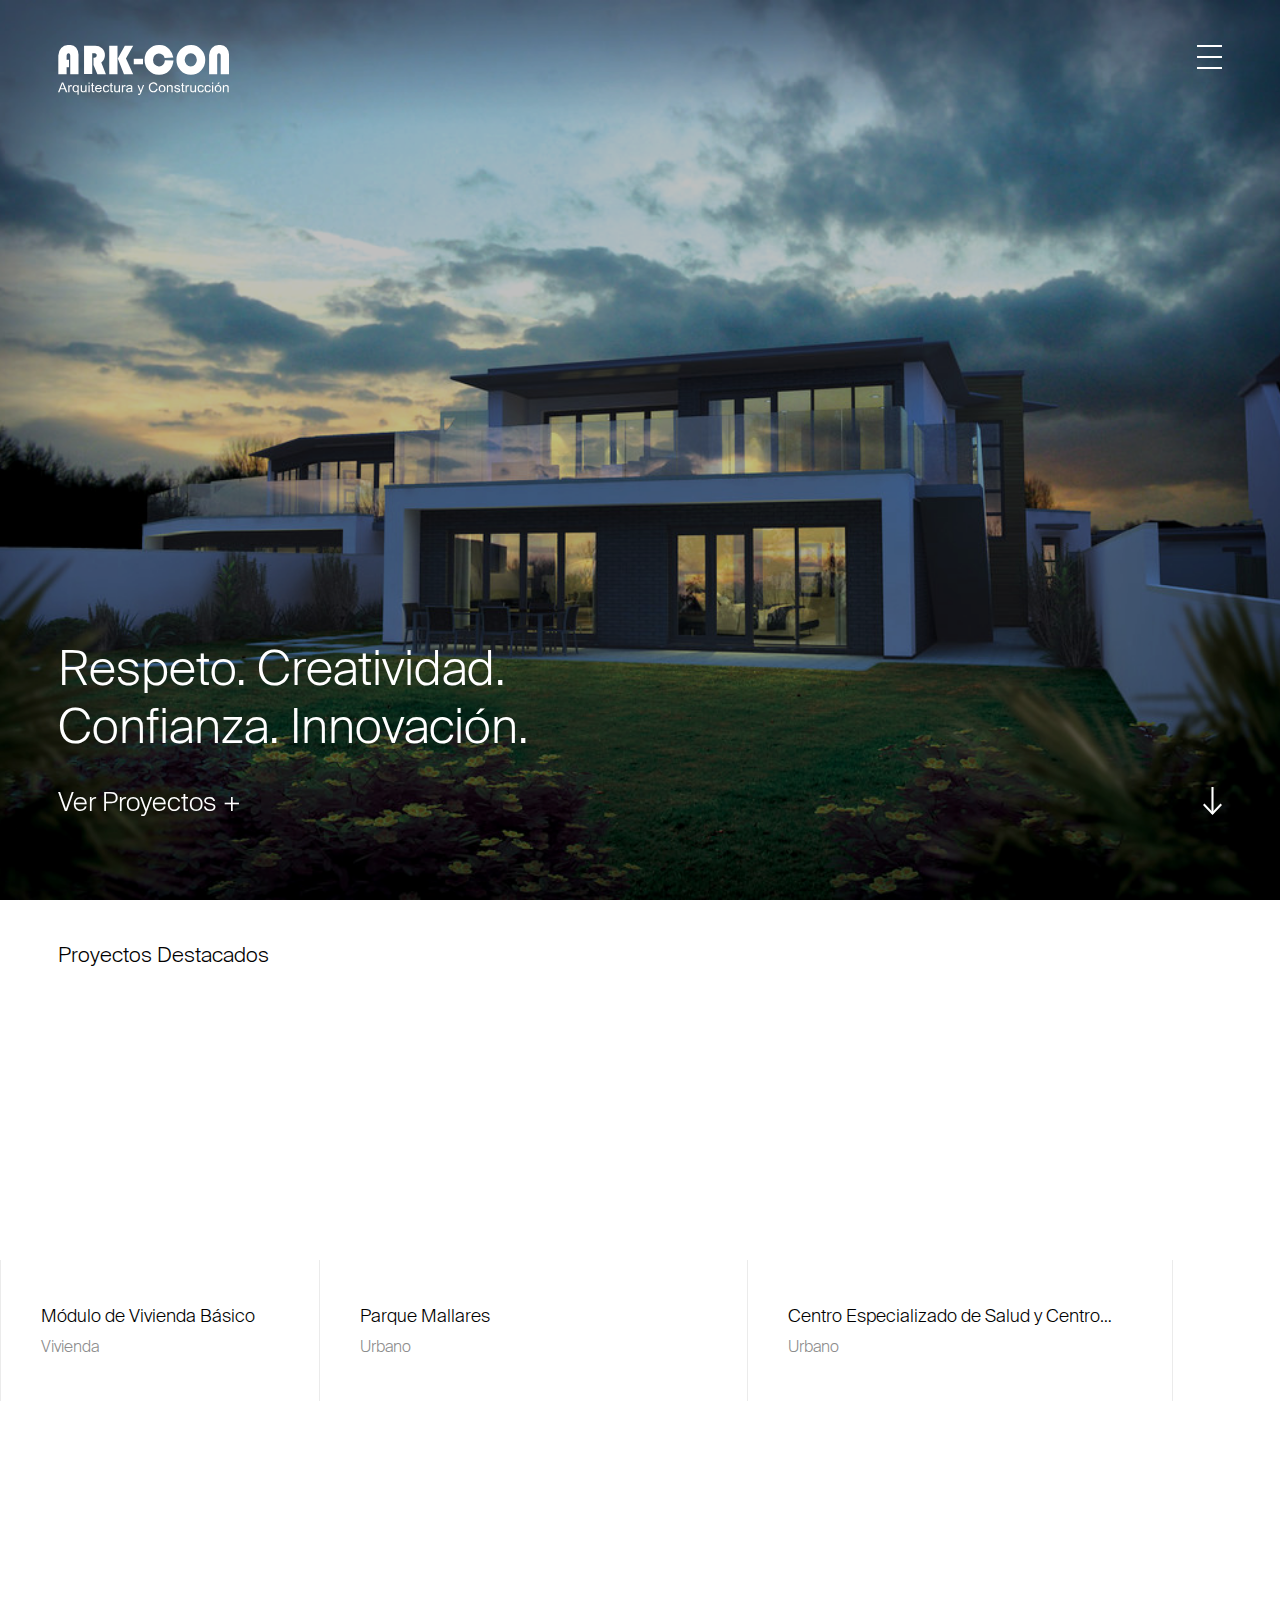
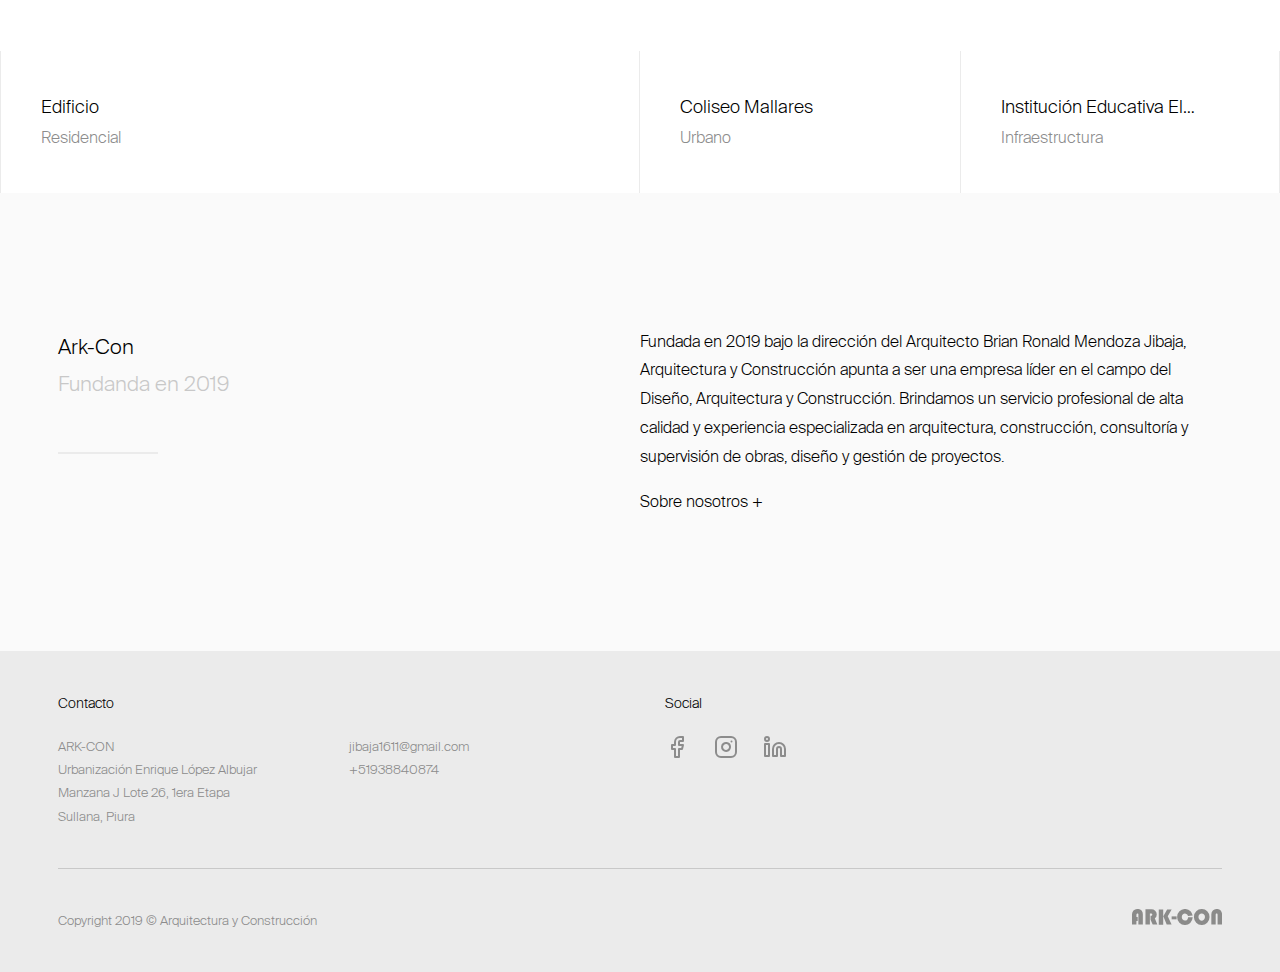
==== commit 81887d73: "Update projects data" ====
--- a/index.html
+++ b/index.html
@@ -197,7 +197,7 @@
 													</a>
 												</article>
 
-												<article class="project column column_2 staggered-animation staggered-animation animated fadeIn"
+												<article class="project column column_3 staggered-animation staggered-animation animated fadeIn"
 													data-os-animation="fadeIn" data-os-animation-delay="0.5s" style="animation-delay: 0.5s;">
 													<a title="Folland Court, Hamble"
 														href="https://www.williamslester.com/projects/folland-court-hamble/">
@@ -206,12 +206,12 @@
 														</div>
 														<div class="caption">
 															<h4 class="no_margin">Parque Mallares</h4>
-															Retirement Living
-														</div>
-													</a>
-												</article>
-
-												<article class="project column column_4 staggered-animation staggered-animation animated fadeIn"
+															Urbano
+														</div>
+													</a>
+												</article>
+
+												<article class="project column column_3 staggered-animation staggered-animation animated fadeIn"
 													data-os-animation="fadeIn" data-os-animation-delay="0.75s" style="animation-delay: 0.75s;">
 													<a title="Cavendish Collection, Rustington"
 														href="https://www.williamslester.com/projects/cavendish-collection-rustington/">
@@ -219,8 +219,8 @@
 															style="background-image: url(&#39;https://www.williamslester.com/wp-content/uploads/2019/11/WLA-Rustington-Completed-N-750x750.jpg&#39;)">
 														</div>
 														<div class="caption">
-															<h4 class="no_margin">Centro Especializado de Salud y Centro Hoga</h4>
-															Retirement Living
+															<h4 class="no_margin">Centro Especializado de Salud y Centro Hogar</h4>
+															Urbano
 														</div>
 													</a>
 												</article>
@@ -249,7 +249,7 @@
 														</div>
 														<div class="caption">
 															<h4 class="no_margin">Coliseo Mallares</h4>
-															Retirement Living
+															Urbano
 														</div>
 													</a>
 												</article>
@@ -263,7 +263,7 @@
 														</div>
 														<div class="caption">
 															<h4 class="no_margin">Institución Educativa El Cucho</h4>
-															Conservation
+															Infraestructura
 														</div>
 													</a>
 												</article>
@@ -291,10 +291,14 @@
 
 										<div class="column column_2">
 											<div class="content">
-												Arquitectura y Construcción... <br>
-												Brindamos un servicio profesional de alta calidad y experiencia 
-												especializada en arquitectura, construcción, consultoría y 
-												supervisión de obras, diseño y gestión de proyectos.
+												Fundada en 2019 bajo la dirección del Arquitecto 
+												Brian Ronald Mendoza Jibaja, Arquitectura y 
+												Construcción apunta a ser una empresa líder en el
+												campo del Diseño, Arquitectura y Construcción.
+												Brindamos un servicio profesional de alta calidad 
+												y experiencia especializada en arquitectura, 
+												construcción, consultoría y supervisión de obras, 
+												diseño y gestión de proyectos.
 												<div class="learn_more">
 													<a href="./nosotros.html">Sobre nosotros +</a>
 												</div>
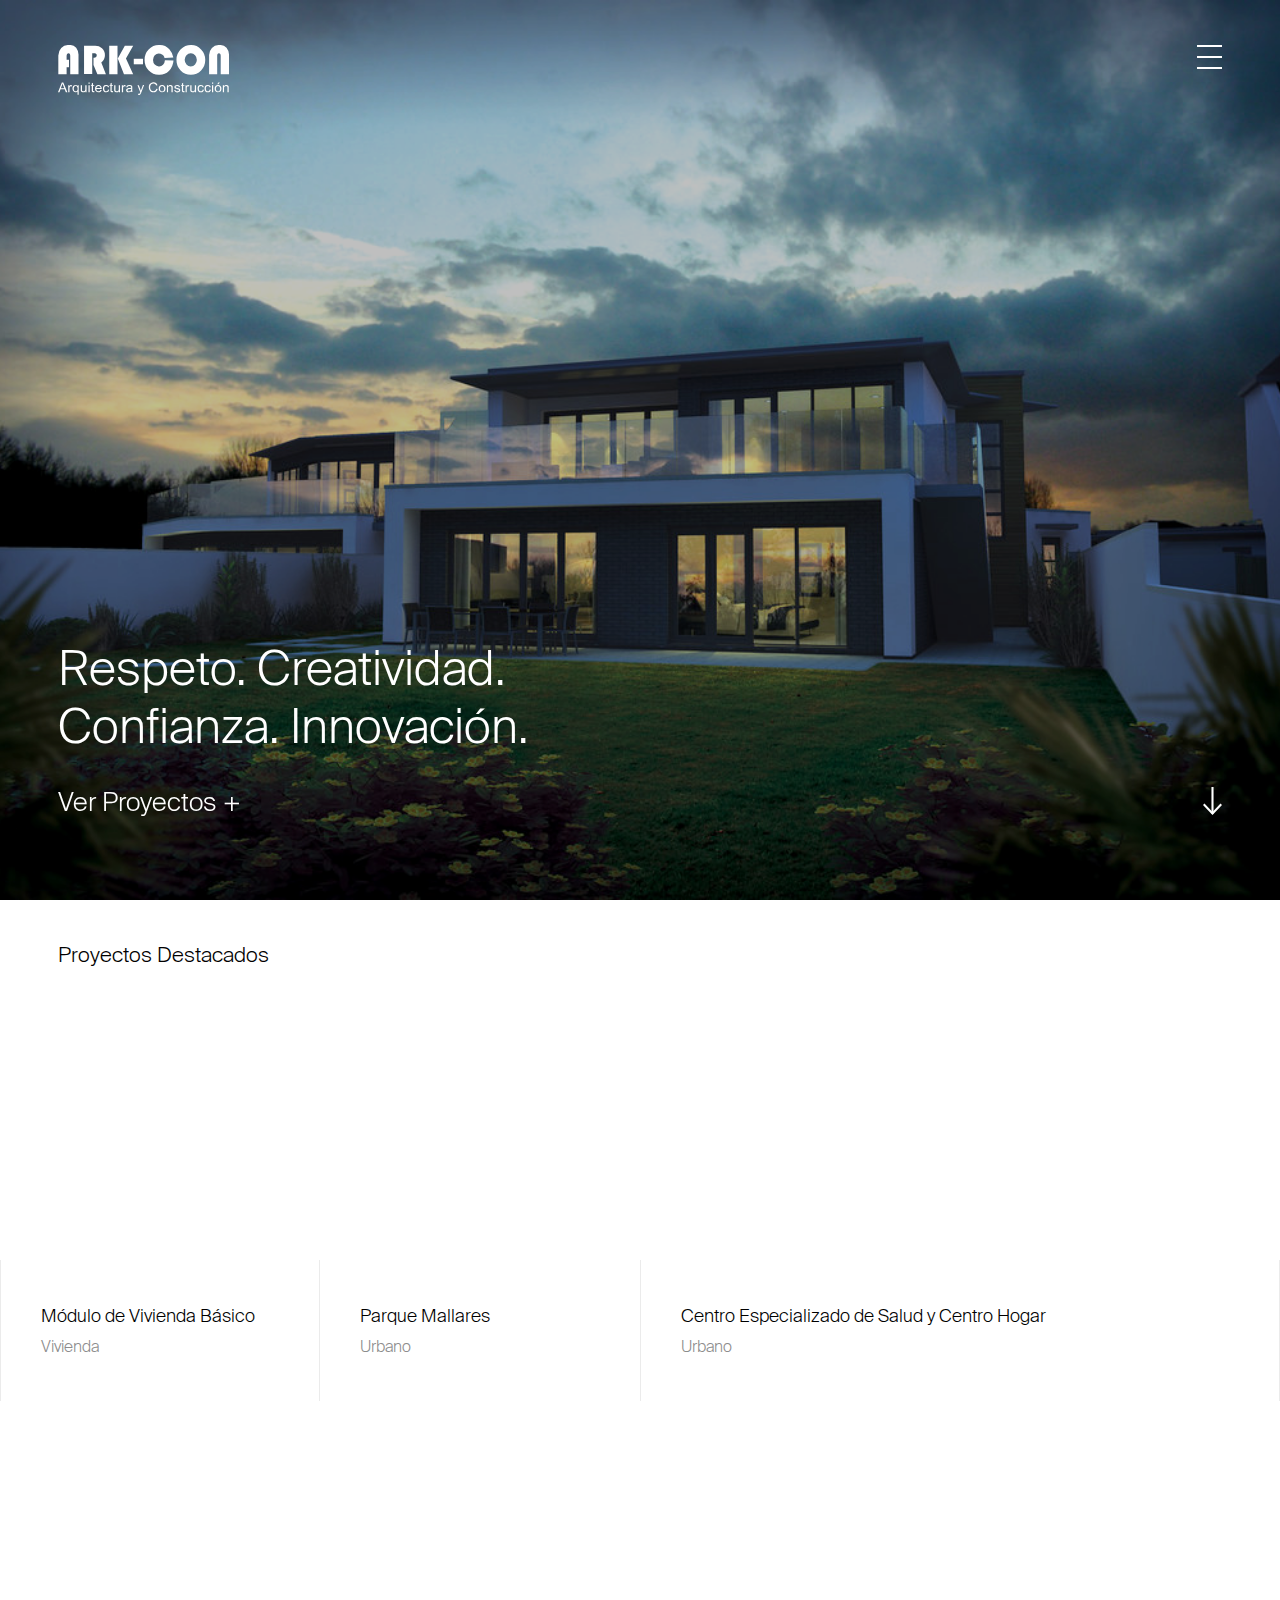
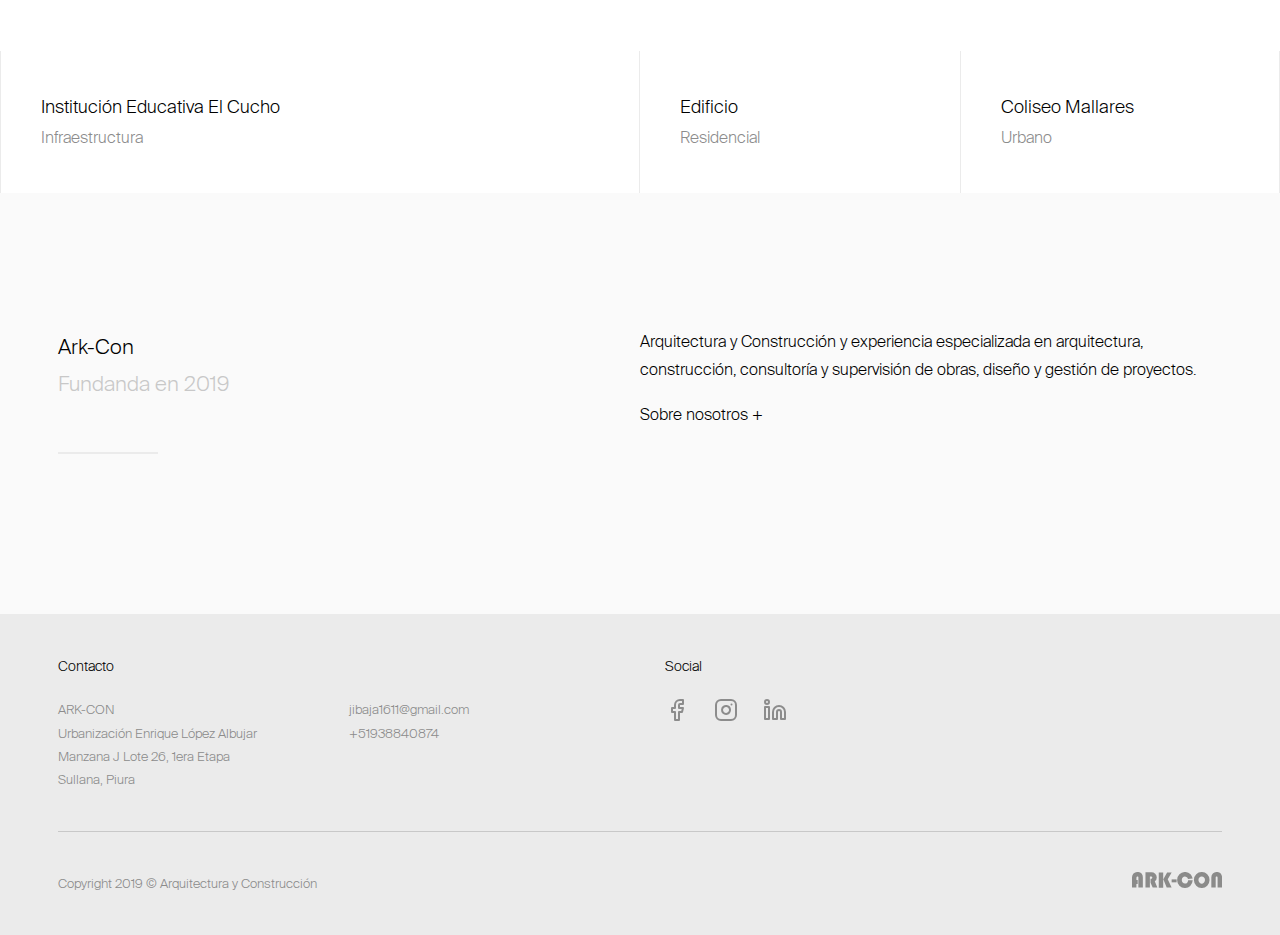
==== commit 215919ba: "Update images" ====
--- a/index.html
+++ b/index.html
@@ -186,23 +186,22 @@
 											<div class="row cf">
 												<article class="project column column_4 staggered-animation staggered-animation animated fadeIn"
 													data-os-animation="fadeIn" data-os-animation-delay="0.25s" style="animation-delay: 0.25s;">
-													<a title="The Gables, Churt" href="https://www.williamslester.com/projects/the-gables-churt/">
-														<div class="image background_image"
-															style="background-image: url(&#39;https://www.williamslester.com/wp-content/uploads/2018/09/The-Gables-Charleston-750x422.jpg&#39;)">
+													<a title="Módulo de Vivienda Básico" href="#">
+														<div class="image background_image"
+															style="background-image: url('./assets/images/proyectos/modulo-de-vivienda.jpg')">
 														</div>
 														<div class="caption">
 															<h4 class="no_margin">Módulo de Vivienda Básico</h4>
 															Vivienda
 														</div>
 													</a>
-												</article>
-
-												<article class="project column column_3 staggered-animation staggered-animation animated fadeIn"
+												</article>												
+
+												<article class="project column column_4 staggered-animation staggered-animation animated fadeIn"
 													data-os-animation="fadeIn" data-os-animation-delay="0.5s" style="animation-delay: 0.5s;">
-													<a title="Folland Court, Hamble"
-														href="https://www.williamslester.com/projects/folland-court-hamble/">
-														<div class="image background_image"
-															style="background-image: url(&#39;https://www.williamslester.com/wp-content/uploads/2017/03/BIM-Render-750x492.jpg&#39;)">
+													<a title="Parque Mallares, Sector Calixto Romero" href="#">
+														<div class="image background_image"
+															style="background-image: url('./assets/images/proyectos/parque-mallares.jpg')">
 														</div>
 														<div class="caption">
 															<h4 class="no_margin">Parque Mallares</h4>
@@ -210,13 +209,12 @@
 														</div>
 													</a>
 												</article>
-
-												<article class="project column column_3 staggered-animation staggered-animation animated fadeIn"
+												
+												<article class="project column column_2 staggered-animation staggered-animation animated fadeIn"
 													data-os-animation="fadeIn" data-os-animation-delay="0.75s" style="animation-delay: 0.75s;">
-													<a title="Cavendish Collection, Rustington"
-														href="https://www.williamslester.com/projects/cavendish-collection-rustington/">
-														<div class="image background_image"
-															style="background-image: url(&#39;https://www.williamslester.com/wp-content/uploads/2019/11/WLA-Rustington-Completed-N-750x750.jpg&#39;)">
+													<a title="Centro Especializado de Salud y Centro Hogar" href="#">
+														<div class="image background_image"
+															style="background-image: url('./assets/images/proyectos/centro-especializado.jpg')">
 														</div>
 														<div class="caption">
 															<h4 class="no_margin">Centro Especializado de Salud y Centro Hogar</h4>
@@ -228,8 +226,21 @@
 
 											<div class="row cf">
 												<article class="project column column_2 staggered-animation staggered-animation animated fadeIn"
+													data-os-animation="fadeIn" data-os-animation-delay="1.5s" style="animation-delay: 1.5s;">
+													<a title="Institución Educativa El Cucho" href="#">
+														<div class="image background_image"
+															style="background-image: url('./assets/images/proyectos/institucion-educativa.jpg')">
+														</div>
+														<div class="caption">
+															<h4 class="no_margin">Institución Educativa El Cucho</h4>
+															Infraestructura
+														</div>
+													</a>
+												</article>
+
+												<article class="project column column_4 staggered-animation staggered-animation animated fadeIn"
 													data-os-animation="fadeIn" data-os-animation-delay="1s" style="animation-delay: 1s;">
-													<a title="Greyfriars" href="https://www.williamslester.com/projects/greyfriars/">
+													<a title="Greyfriars" href="#">
 														<div class="image background_image"
 															style="background-image: url(&#39;https://www.williamslester.com/wp-content/uploads/2017/02/Greyfriars-Image-8-750x323.jpg&#39;)">
 														</div>
@@ -252,21 +263,7 @@
 															Urbano
 														</div>
 													</a>
-												</article>
-
-												<article class="project column column_4 staggered-animation staggered-animation animated fadeIn"
-													data-os-animation="fadeIn" data-os-animation-delay="1.5s" style="animation-delay: 1.5s;">
-													<a title="Blandford Forum Town Hall"
-														href="https://www.williamslester.com/projects/blandford-forum-town-hall/">
-														<div class="image background_image"
-															style="background-image: url(&#39;https://www.williamslester.com/wp-content/uploads/2017/02/Blandford-Forum-Image-1-750x375.png&#39;)">
-														</div>
-														<div class="caption">
-															<h4 class="no_margin">Institución Educativa El Cucho</h4>
-															Infraestructura
-														</div>
-													</a>
-												</article>
+												</article>												
 											</div>
 										</div>
 									</div>
@@ -291,11 +288,7 @@
 
 										<div class="column column_2">
 											<div class="content">
-												Fundada en 2019 bajo la dirección del Arquitecto 
-												Brian Ronald Mendoza Jibaja, Arquitectura y 
-												Construcción apunta a ser una empresa líder en el
-												campo del Diseño, Arquitectura y Construcción.
-												Brindamos un servicio profesional de alta calidad 
+												Arquitectura y Construcción 
 												y experiencia especializada en arquitectura, 
 												construcción, consultoría y supervisión de obras, 
 												diseño y gestión de proyectos.
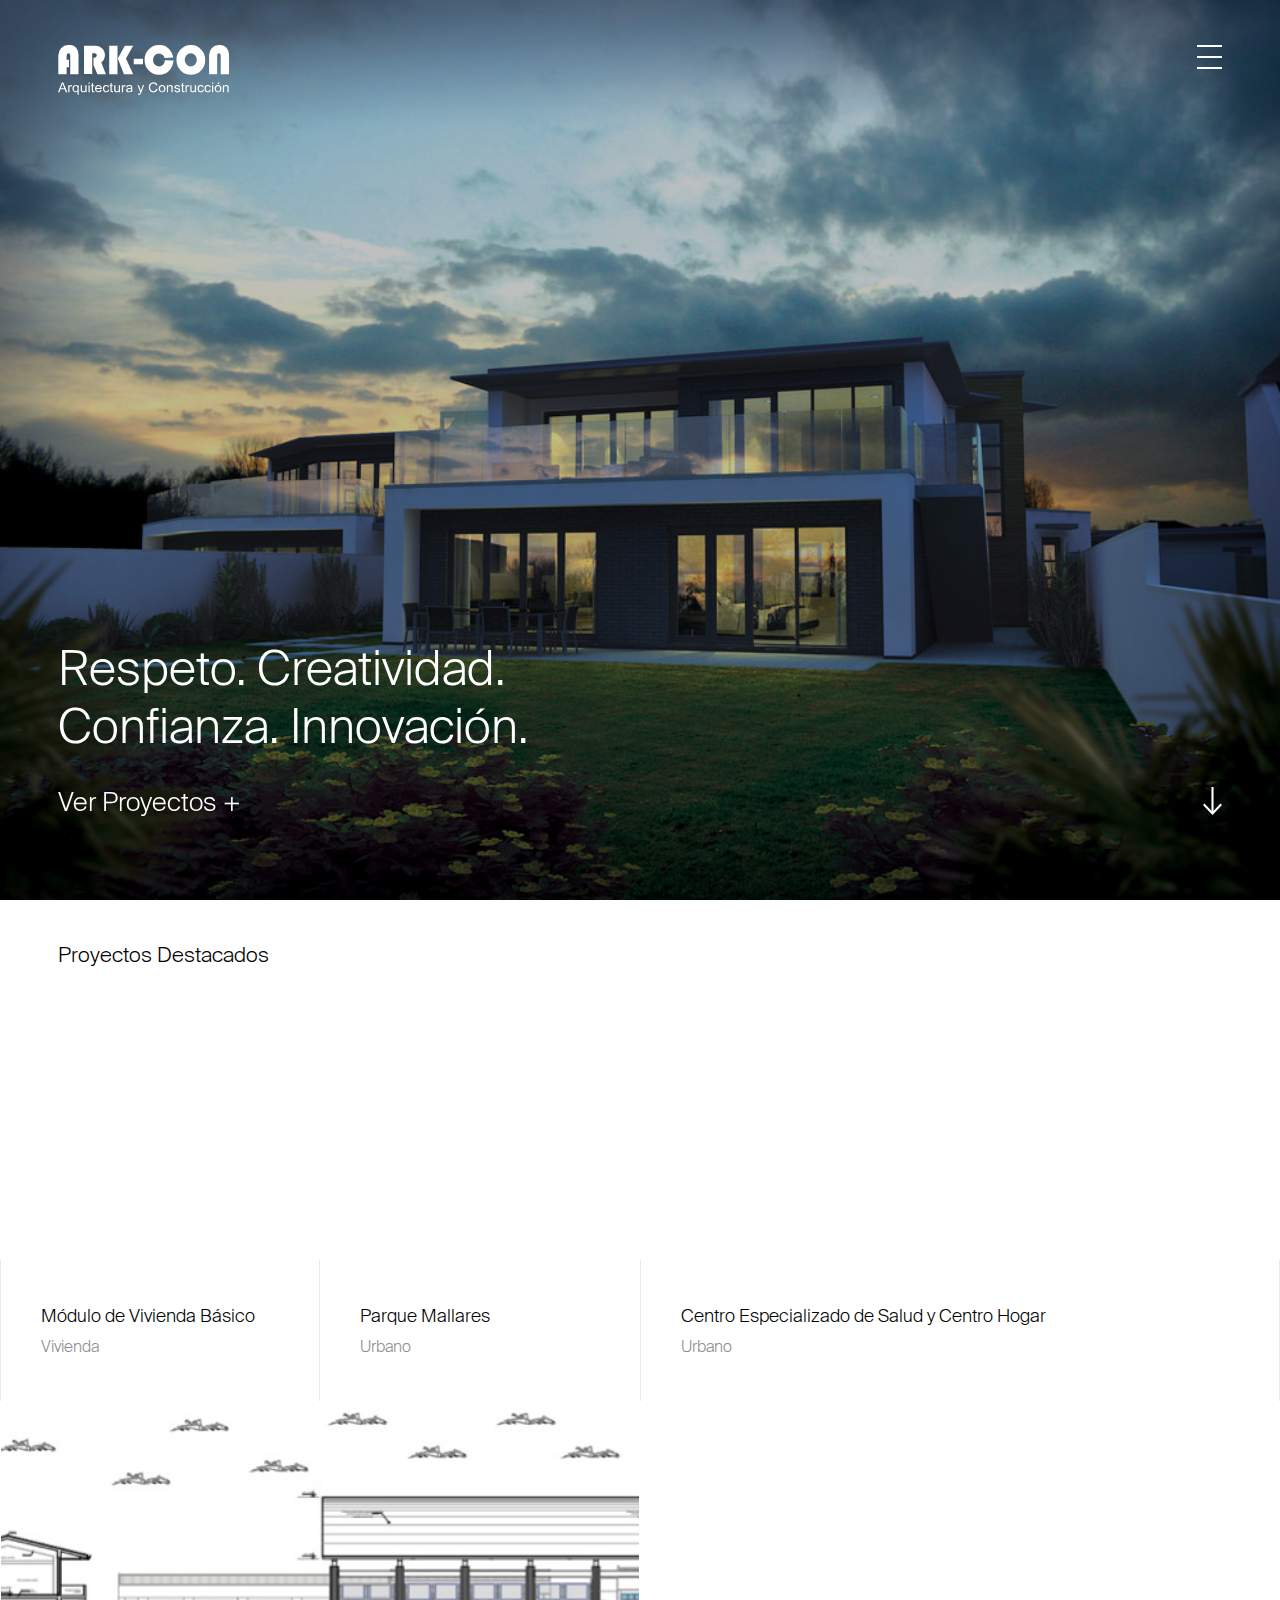
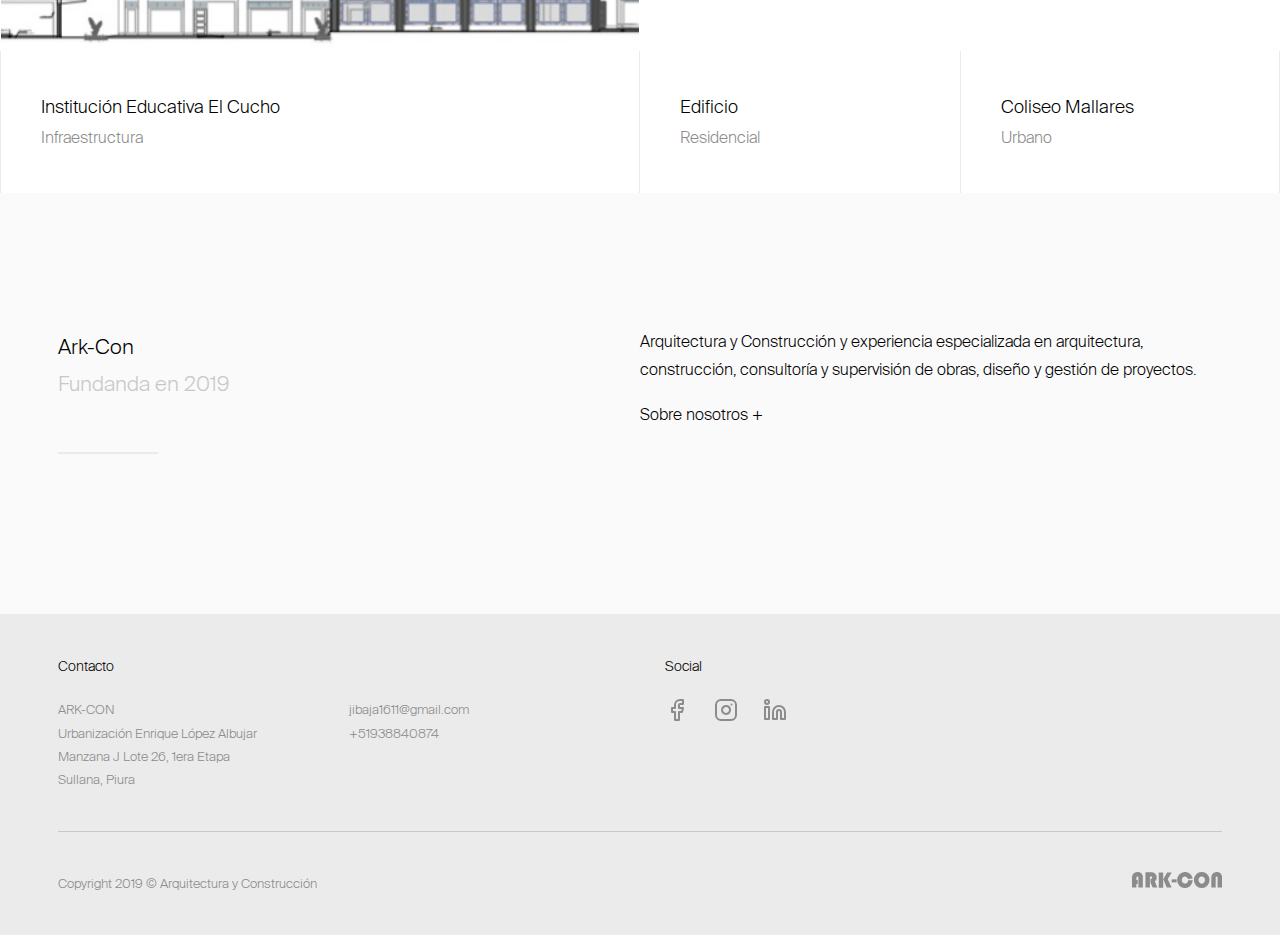
==== commit 5f31804a: "Update images" ====
--- a/index.html
+++ b/index.html
@@ -240,9 +240,9 @@
 
 												<article class="project column column_4 staggered-animation staggered-animation animated fadeIn"
 													data-os-animation="fadeIn" data-os-animation-delay="1s" style="animation-delay: 1s;">
-													<a title="Greyfriars" href="#">
-														<div class="image background_image"
-															style="background-image: url(&#39;https://www.williamslester.com/wp-content/uploads/2017/02/Greyfriars-Image-8-750x323.jpg&#39;)">
+													<a title="Residencial" href="#">
+														<div class="image background_image"
+															style="background-image: url('./assets/images/proyectos/residencial.jpg')">
 														</div>
 														<div class="caption">
 															<h4 class="no_margin">Edificio</h4>
@@ -253,10 +253,9 @@
 
 												<article class="project column column_4 staggered-animation staggered-animation animated fadeIn"
 													data-os-animation="fadeIn" data-os-animation-delay="1.25s" style="animation-delay: 1.25s;">
-													<a title="Firepool Lock, Taunton"
-														href="https://www.williamslester.com/projects/firepool-lock-taunton/">
-														<div class="image background_image"
-															style="background-image: url(&#39;https://www.williamslester.com/wp-content/uploads/2017/03/SW-2210-TAUNTON-Canalside-view-750x422.jpg&#39;)">
+													<a title="Coliseo Mallares" href="#">
+														<div class="image background_image"
+															style="background-image: url('./assets/images/proyectos/coliseo-mallares.jpg')">
 														</div>
 														<div class="caption">
 															<h4 class="no_margin">Coliseo Mallares</h4>
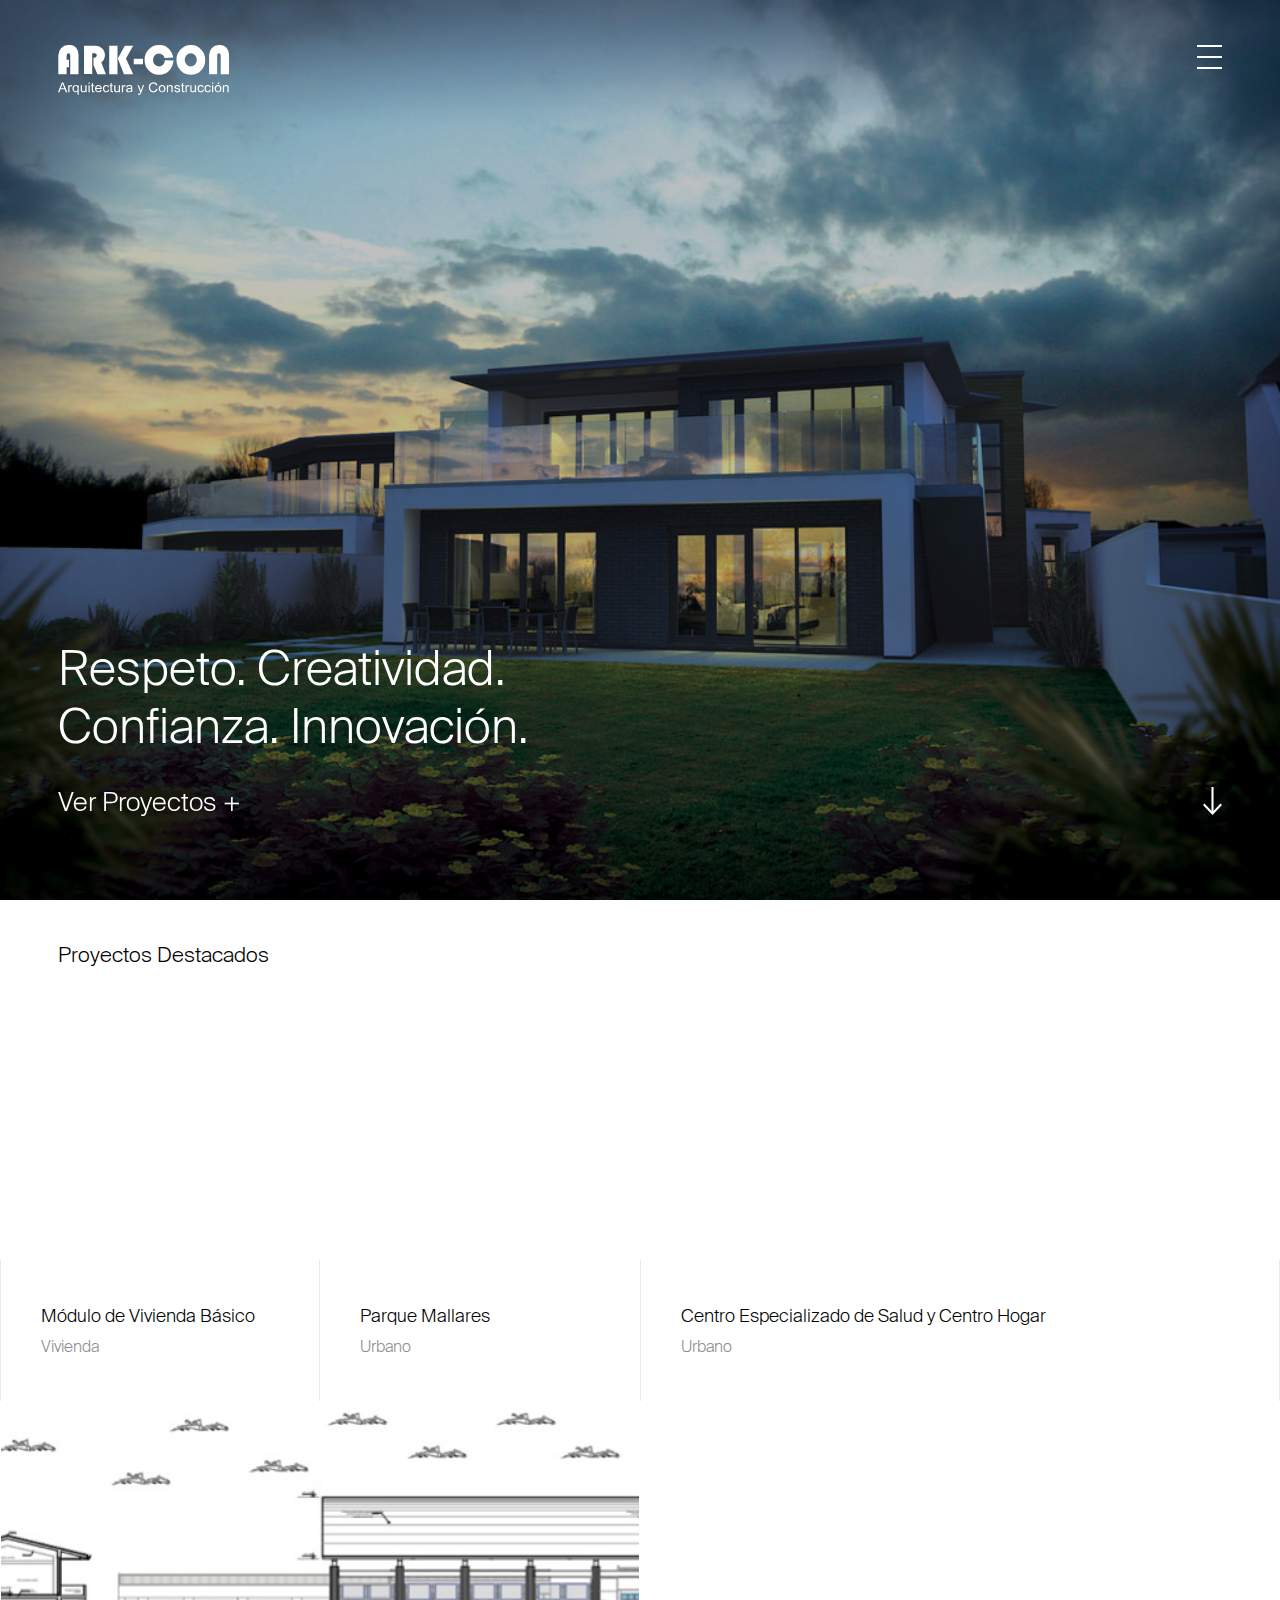
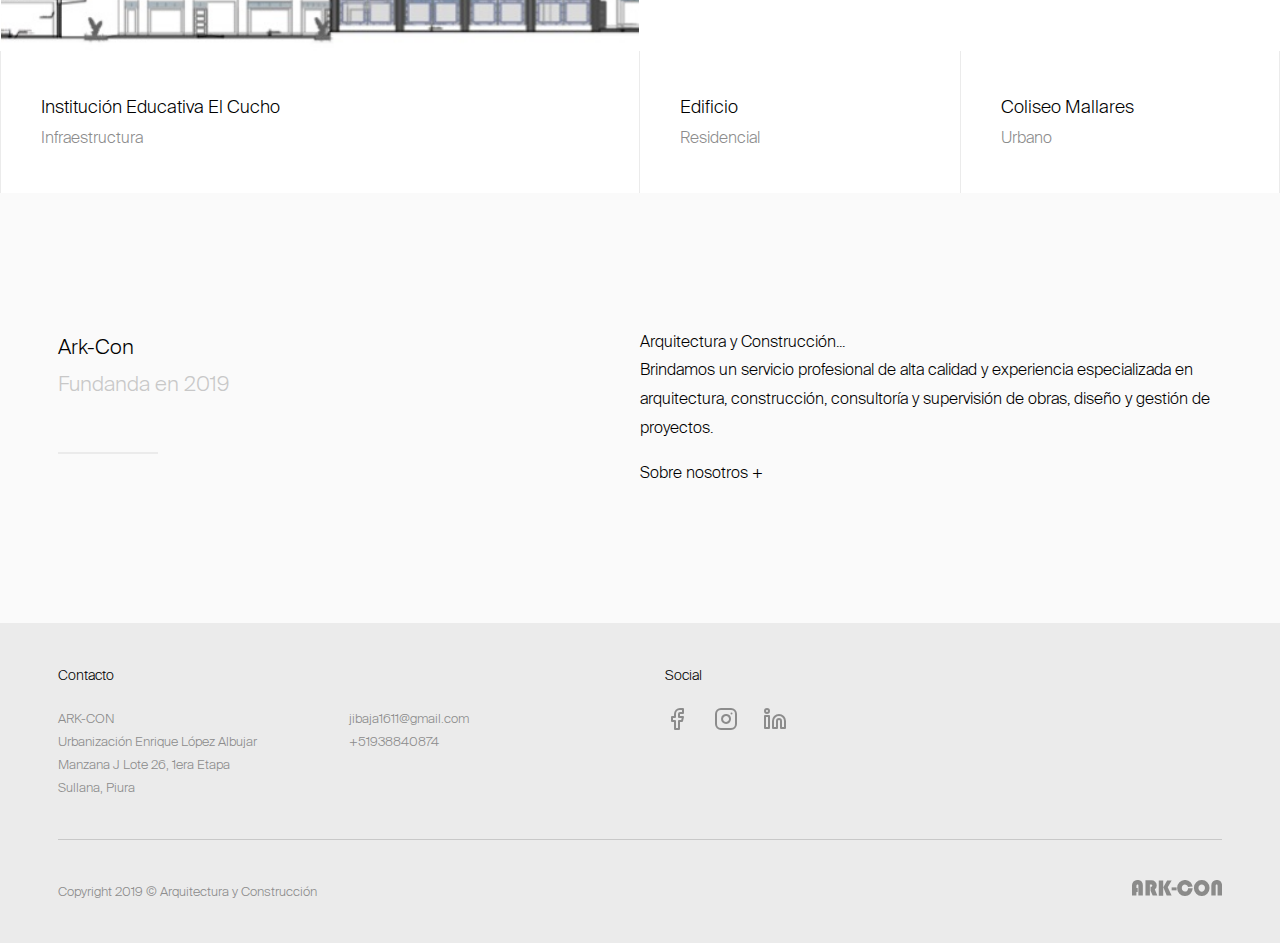
==== commit 41bd8de9: "Update images" ====
--- a/index.html
+++ b/index.html
@@ -287,10 +287,10 @@
 
 										<div class="column column_2">
 											<div class="content">
-												Arquitectura y Construcción 
-												y experiencia especializada en arquitectura, 
-												construcción, consultoría y supervisión de obras, 
-												diseño y gestión de proyectos.
+												Arquitectura y Construcción... <br>
+												Brindamos un servicio profesional de alta calidad y experiencia 
+												especializada en arquitectura, construcción, consultoría y 
+												supervisión de obras, diseño y gestión de proyectos.
 												<div class="learn_more">
 													<a href="./nosotros.html">Sobre nosotros +</a>
 												</div>
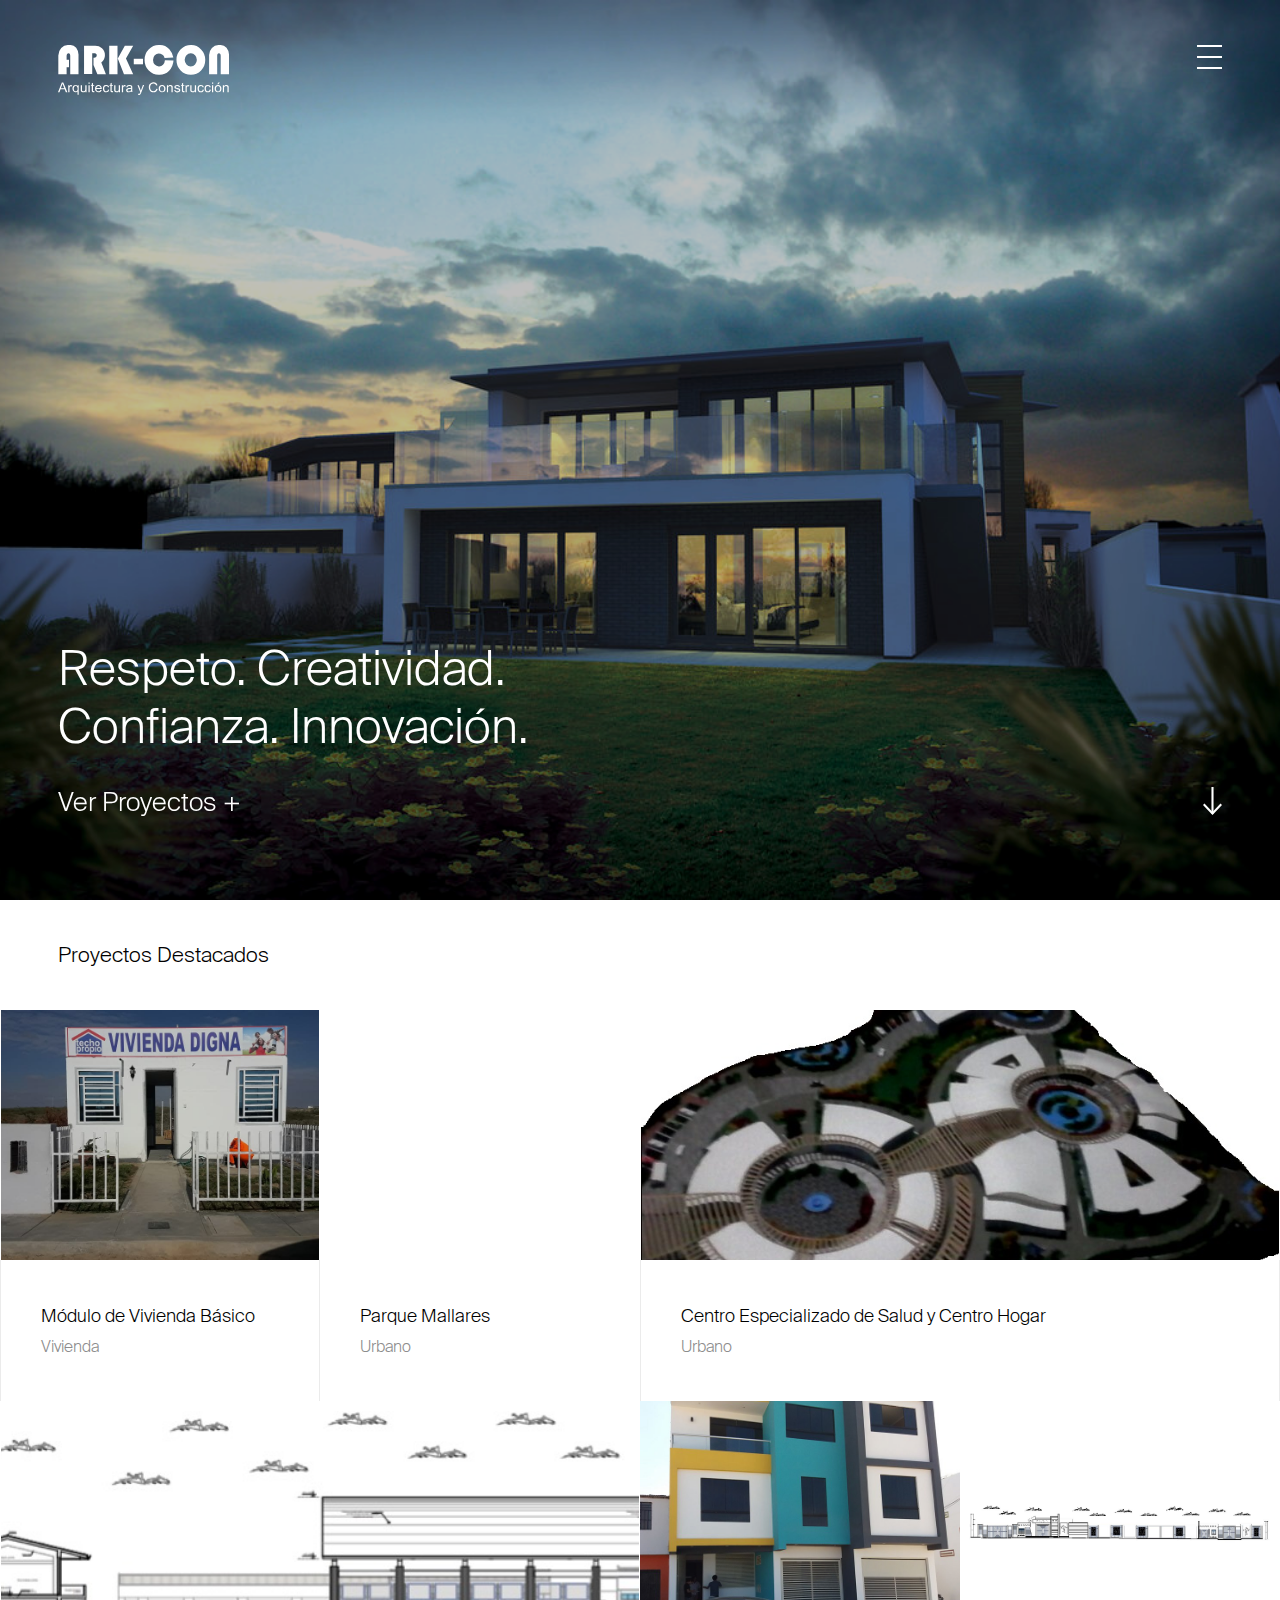
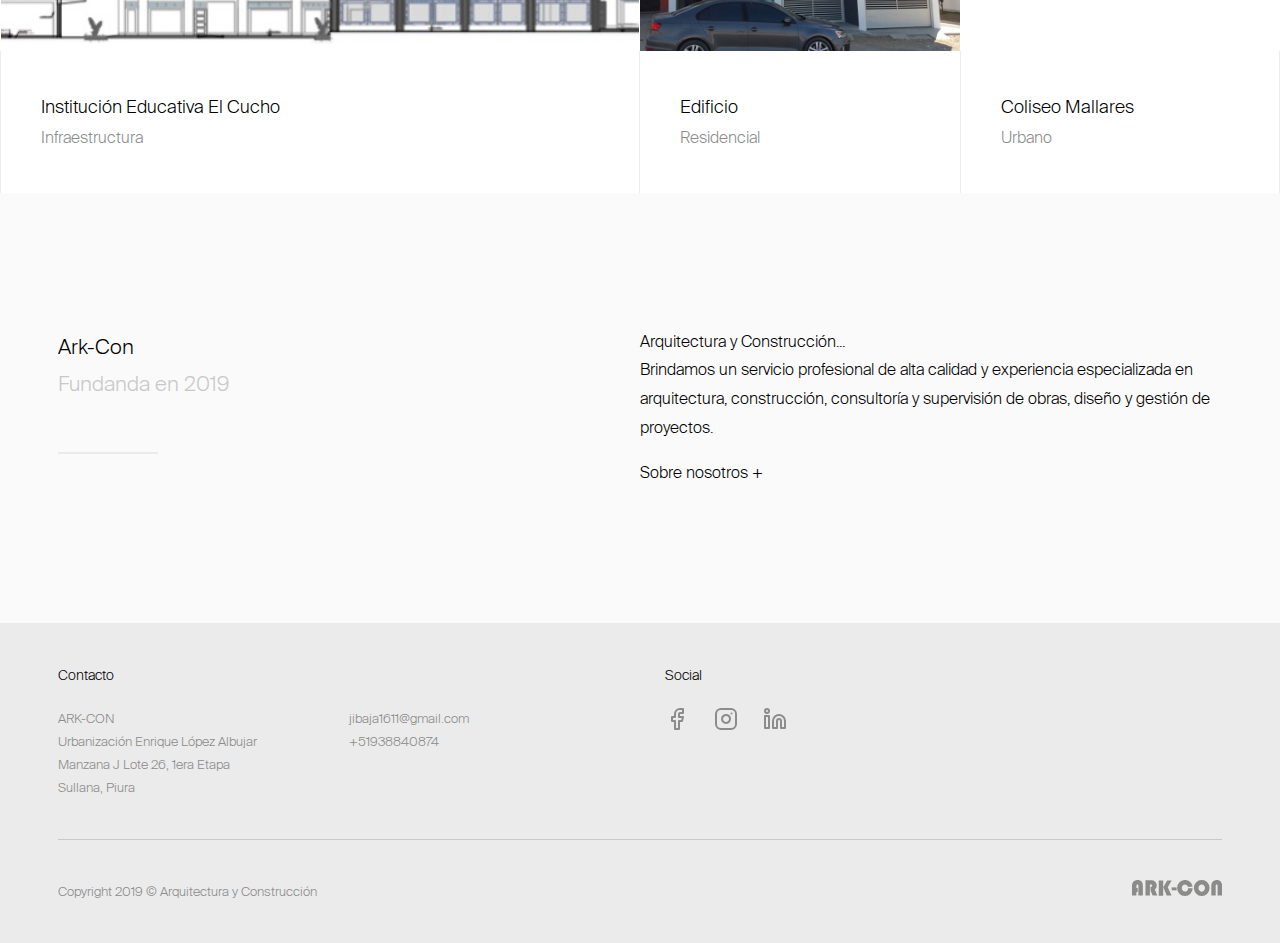
==== commit 5528e786: "Update images" ====
--- a/index.html
+++ b/index.html
@@ -188,7 +188,7 @@
 													data-os-animation="fadeIn" data-os-animation-delay="0.25s" style="animation-delay: 0.25s;">
 													<a title="Módulo de Vivienda Básico" href="#">
 														<div class="image background_image"
-															style="background-image: url('./assets/images/proyectos/modulo-de-vivienda.jpg')">
+															style="background-image: url('./assets/images/proyectos/modulo-de-vivienda.png')">
 														</div>
 														<div class="caption">
 															<h4 class="no_margin">Módulo de Vivienda Básico</h4>
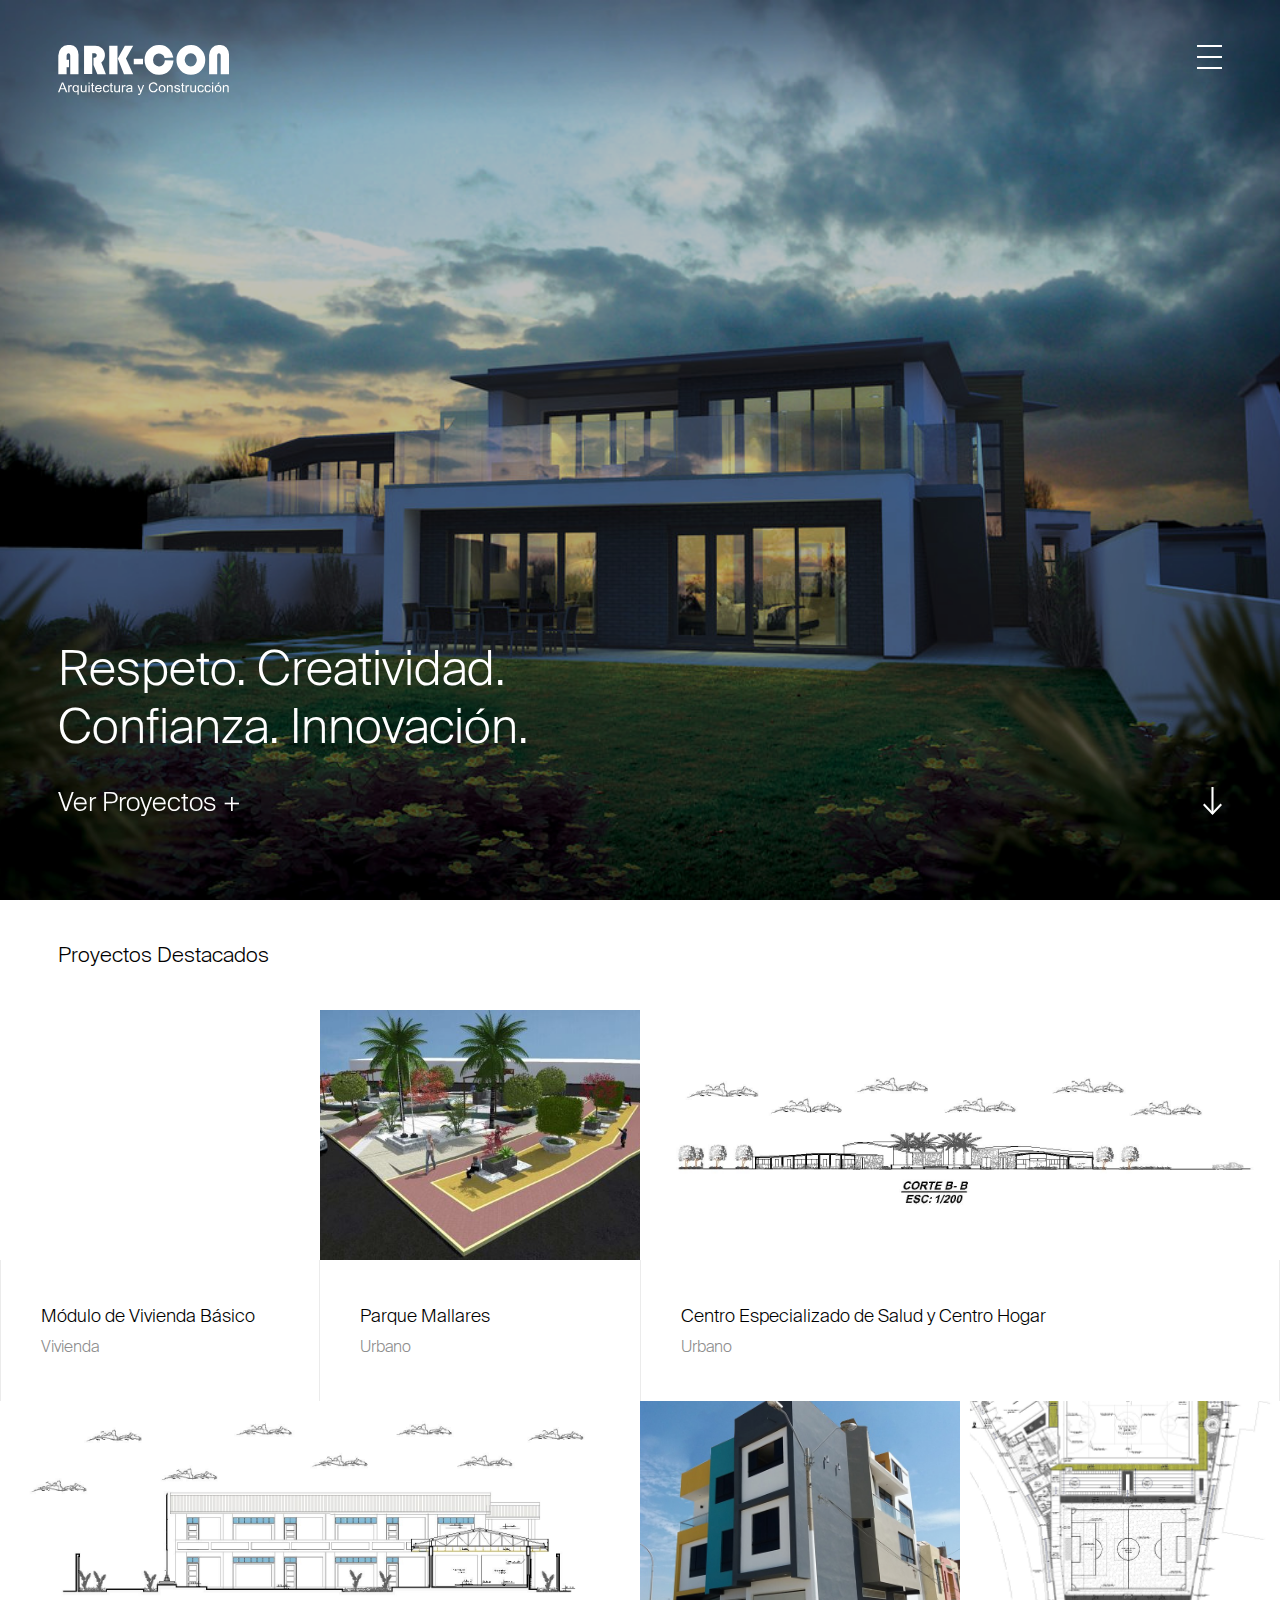
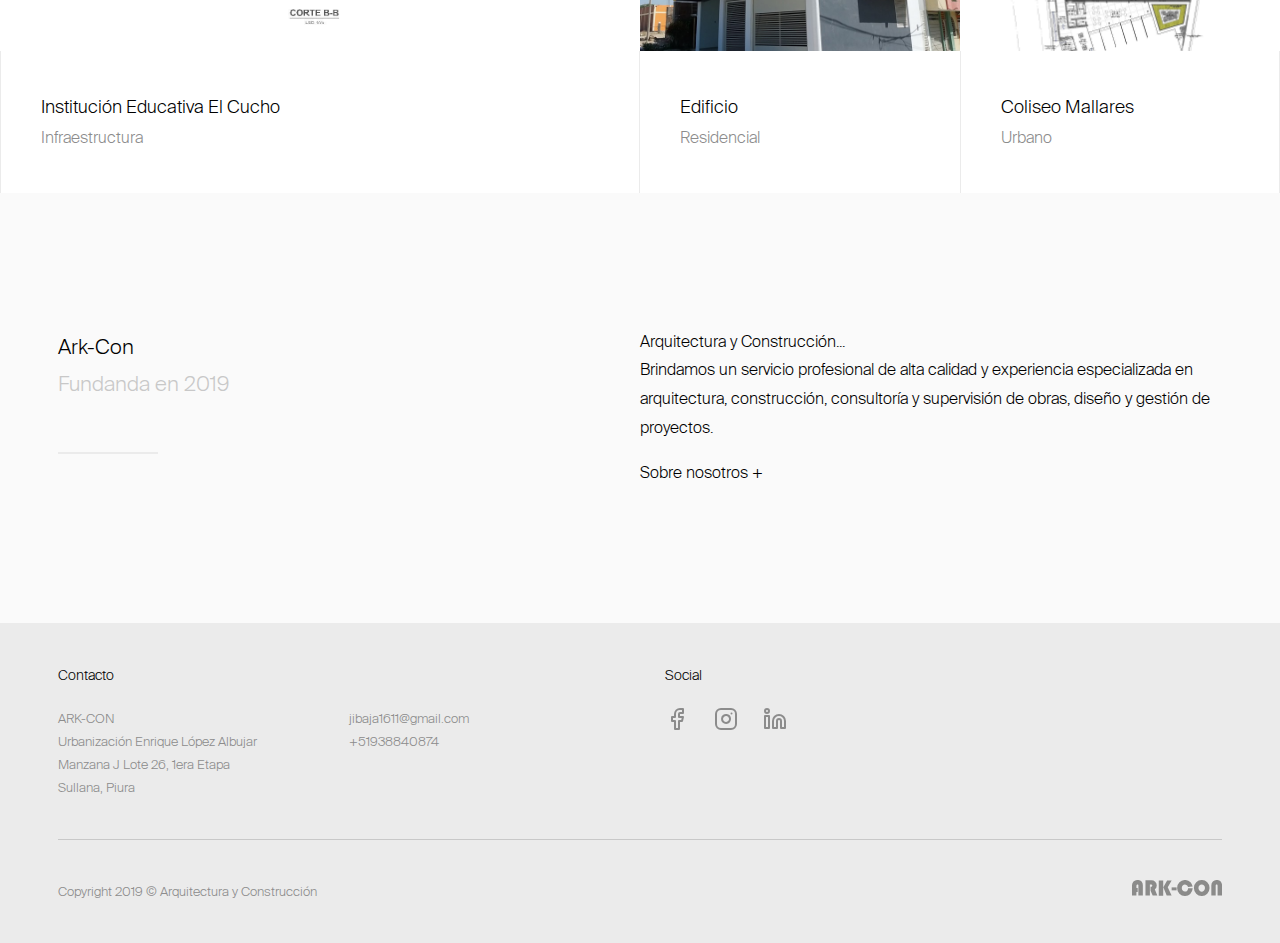
==== commit 99052c48: "Update images" ====
--- a/index.html
+++ b/index.html
@@ -188,7 +188,7 @@
 													data-os-animation="fadeIn" data-os-animation-delay="0.25s" style="animation-delay: 0.25s;">
 													<a title="Módulo de Vivienda Básico" href="#">
 														<div class="image background_image"
-															style="background-image: url('./assets/images/proyectos/modulo-de-vivienda.png')">
+															style="background-image: url('./assets/images/proyectos/modulo-de-vivienda.jpg.png')">
 														</div>
 														<div class="caption">
 															<h4 class="no_margin">Módulo de Vivienda Básico</h4>
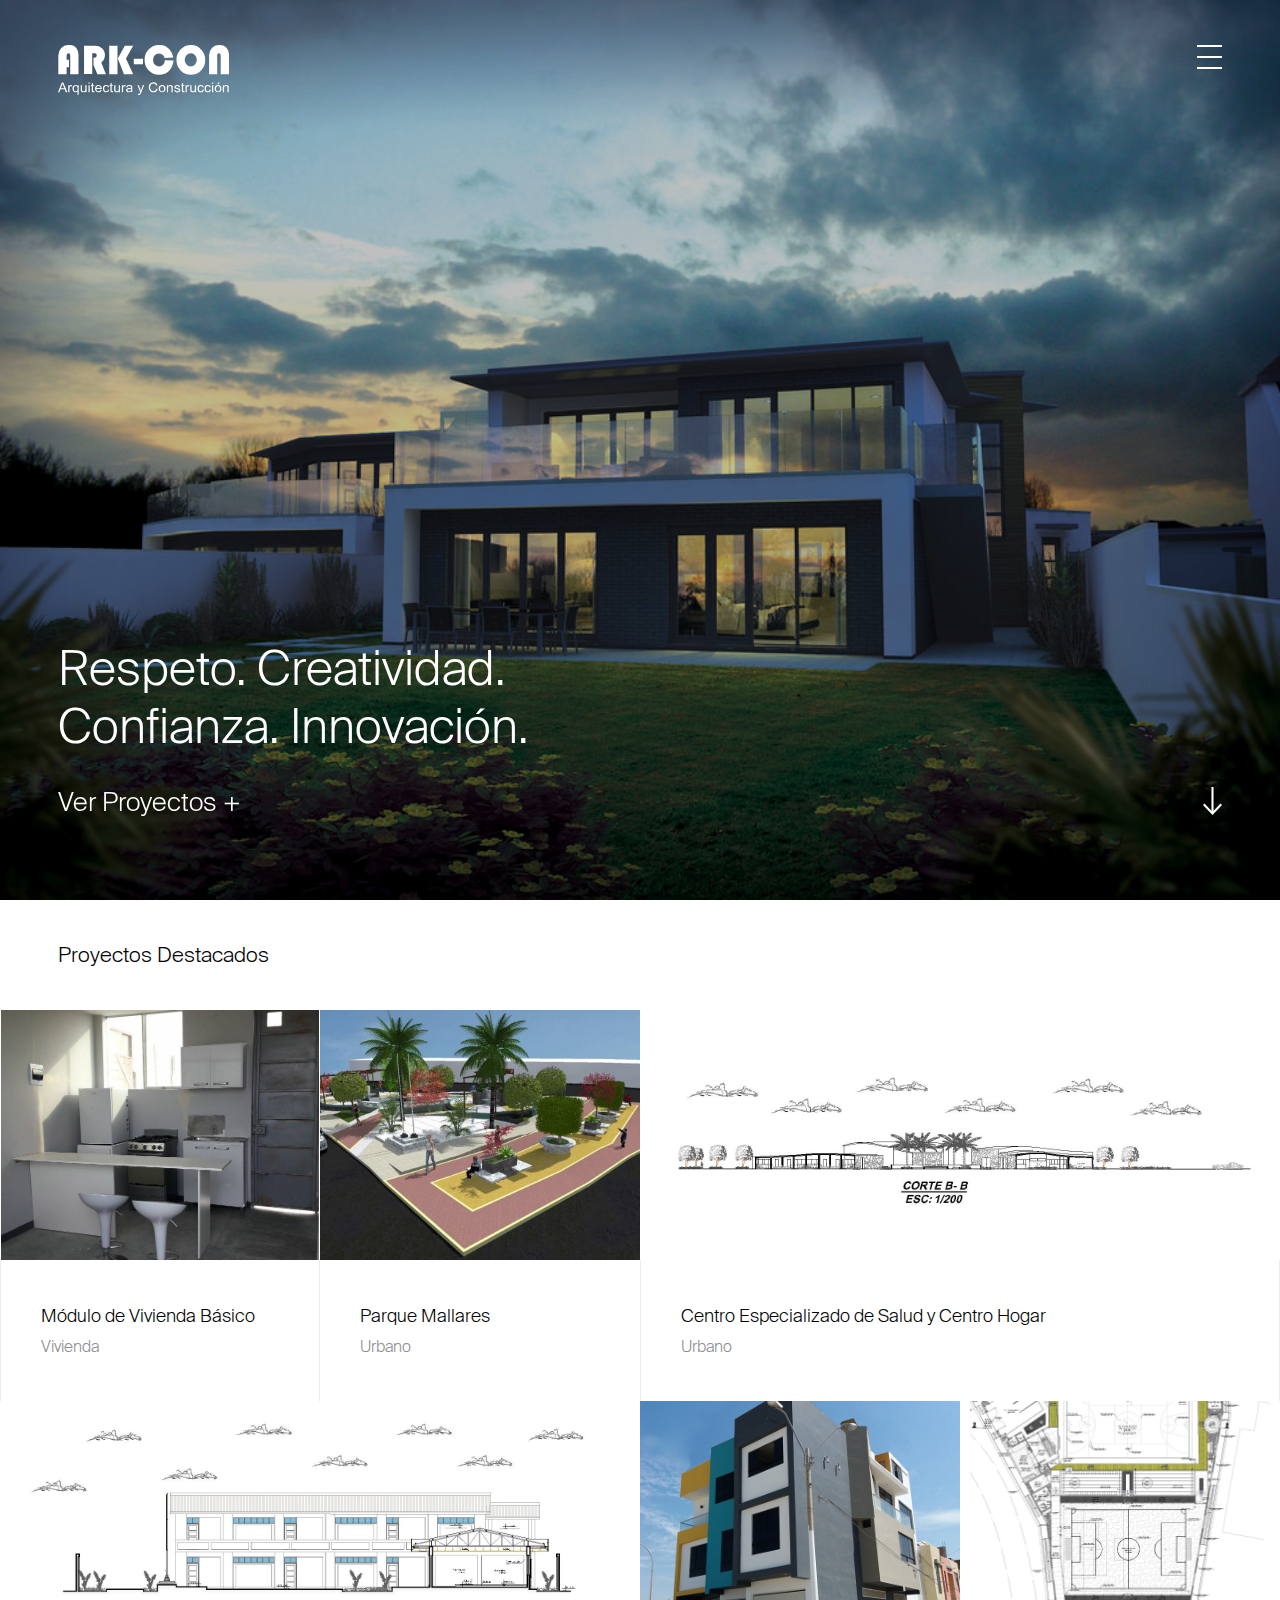
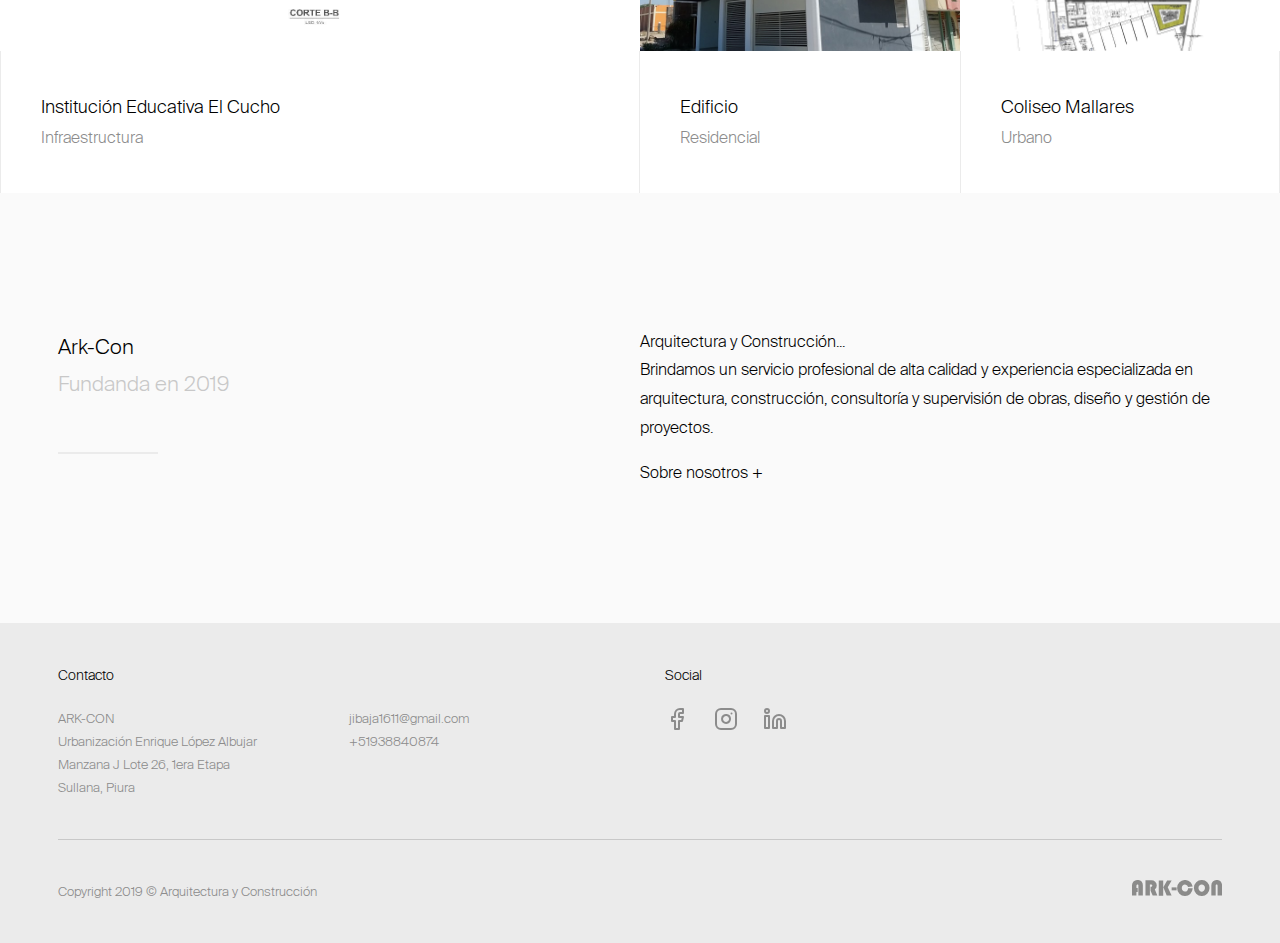
==== commit 52e03854: "Update images" ====
--- a/index.html
+++ b/index.html
@@ -188,7 +188,7 @@
 													data-os-animation="fadeIn" data-os-animation-delay="0.25s" style="animation-delay: 0.25s;">
 													<a title="Módulo de Vivienda Básico" href="#">
 														<div class="image background_image"
-															style="background-image: url('./assets/images/proyectos/modulo-de-vivienda.jpg.png')">
+															style="background-image: url('./assets/images/proyectos/modulo-de-vivienda.jpg')">
 														</div>
 														<div class="caption">
 															<h4 class="no_margin">Módulo de Vivienda Básico</h4>
